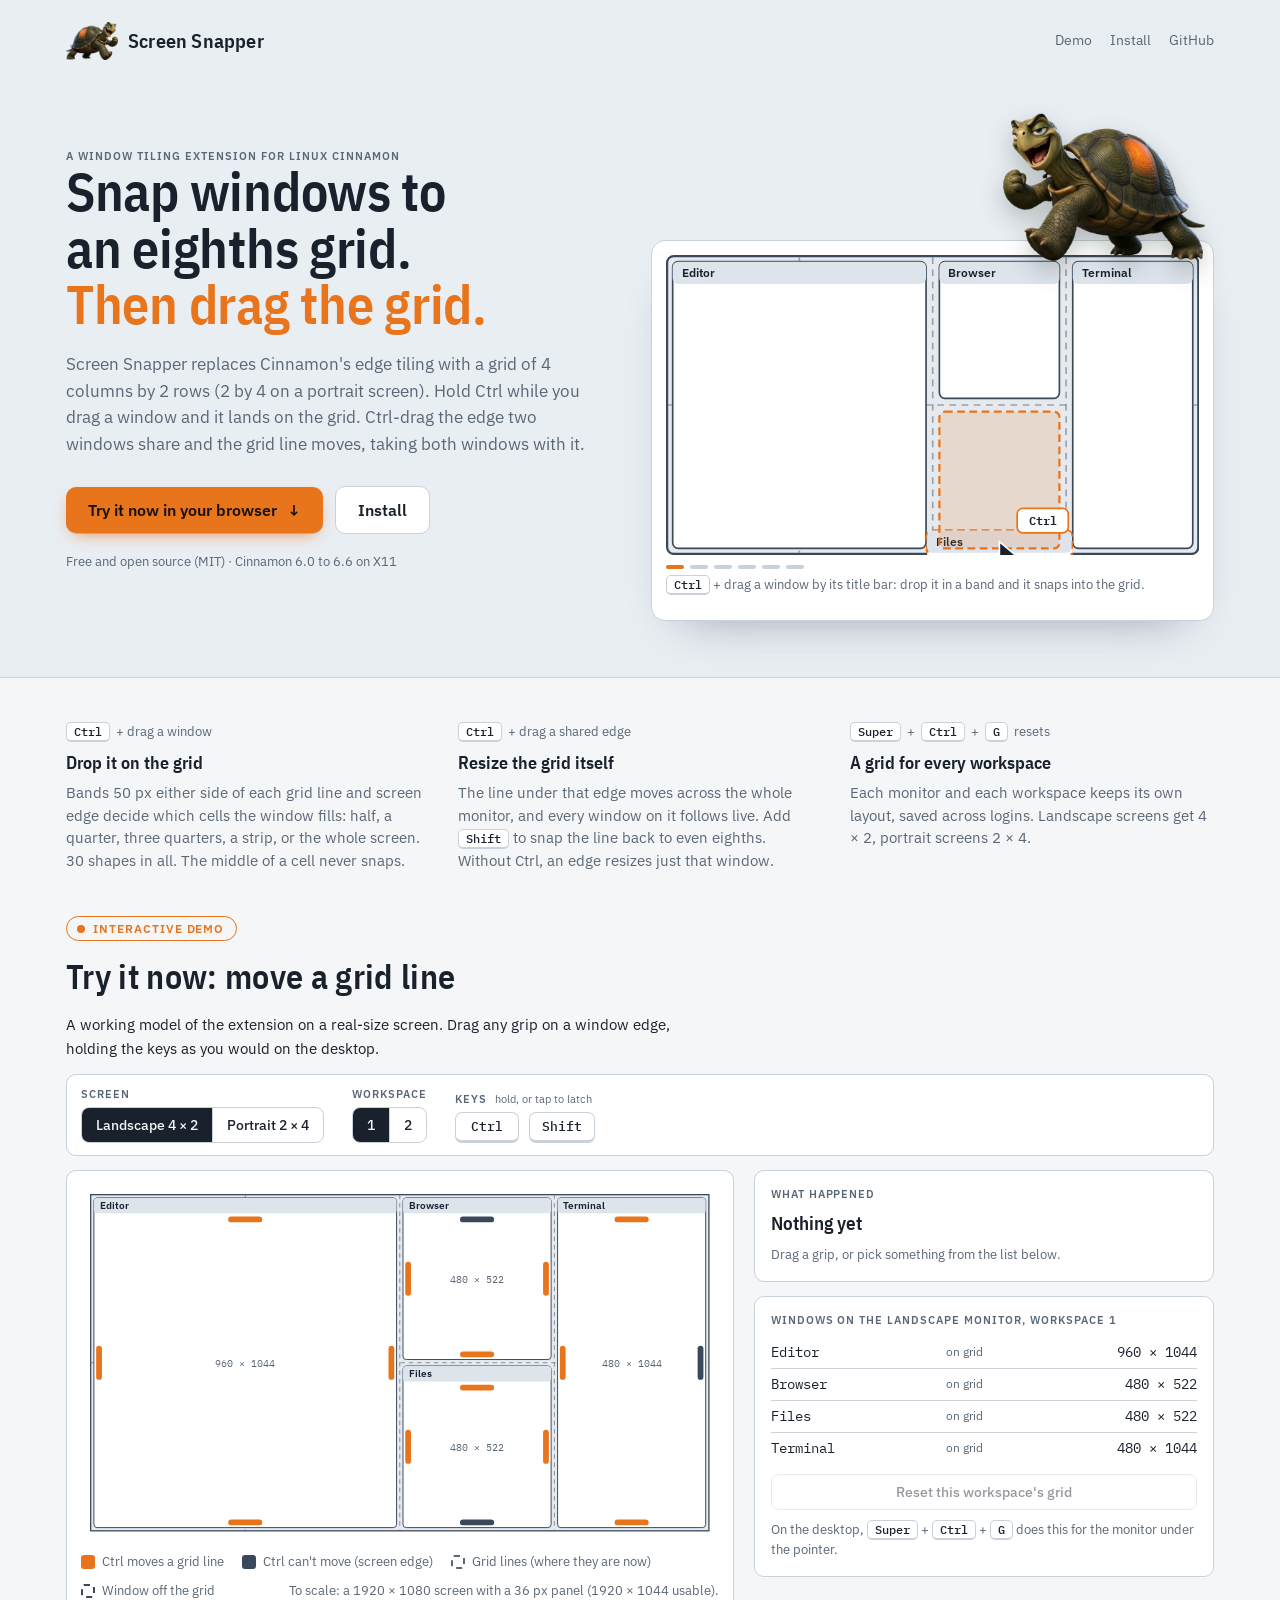
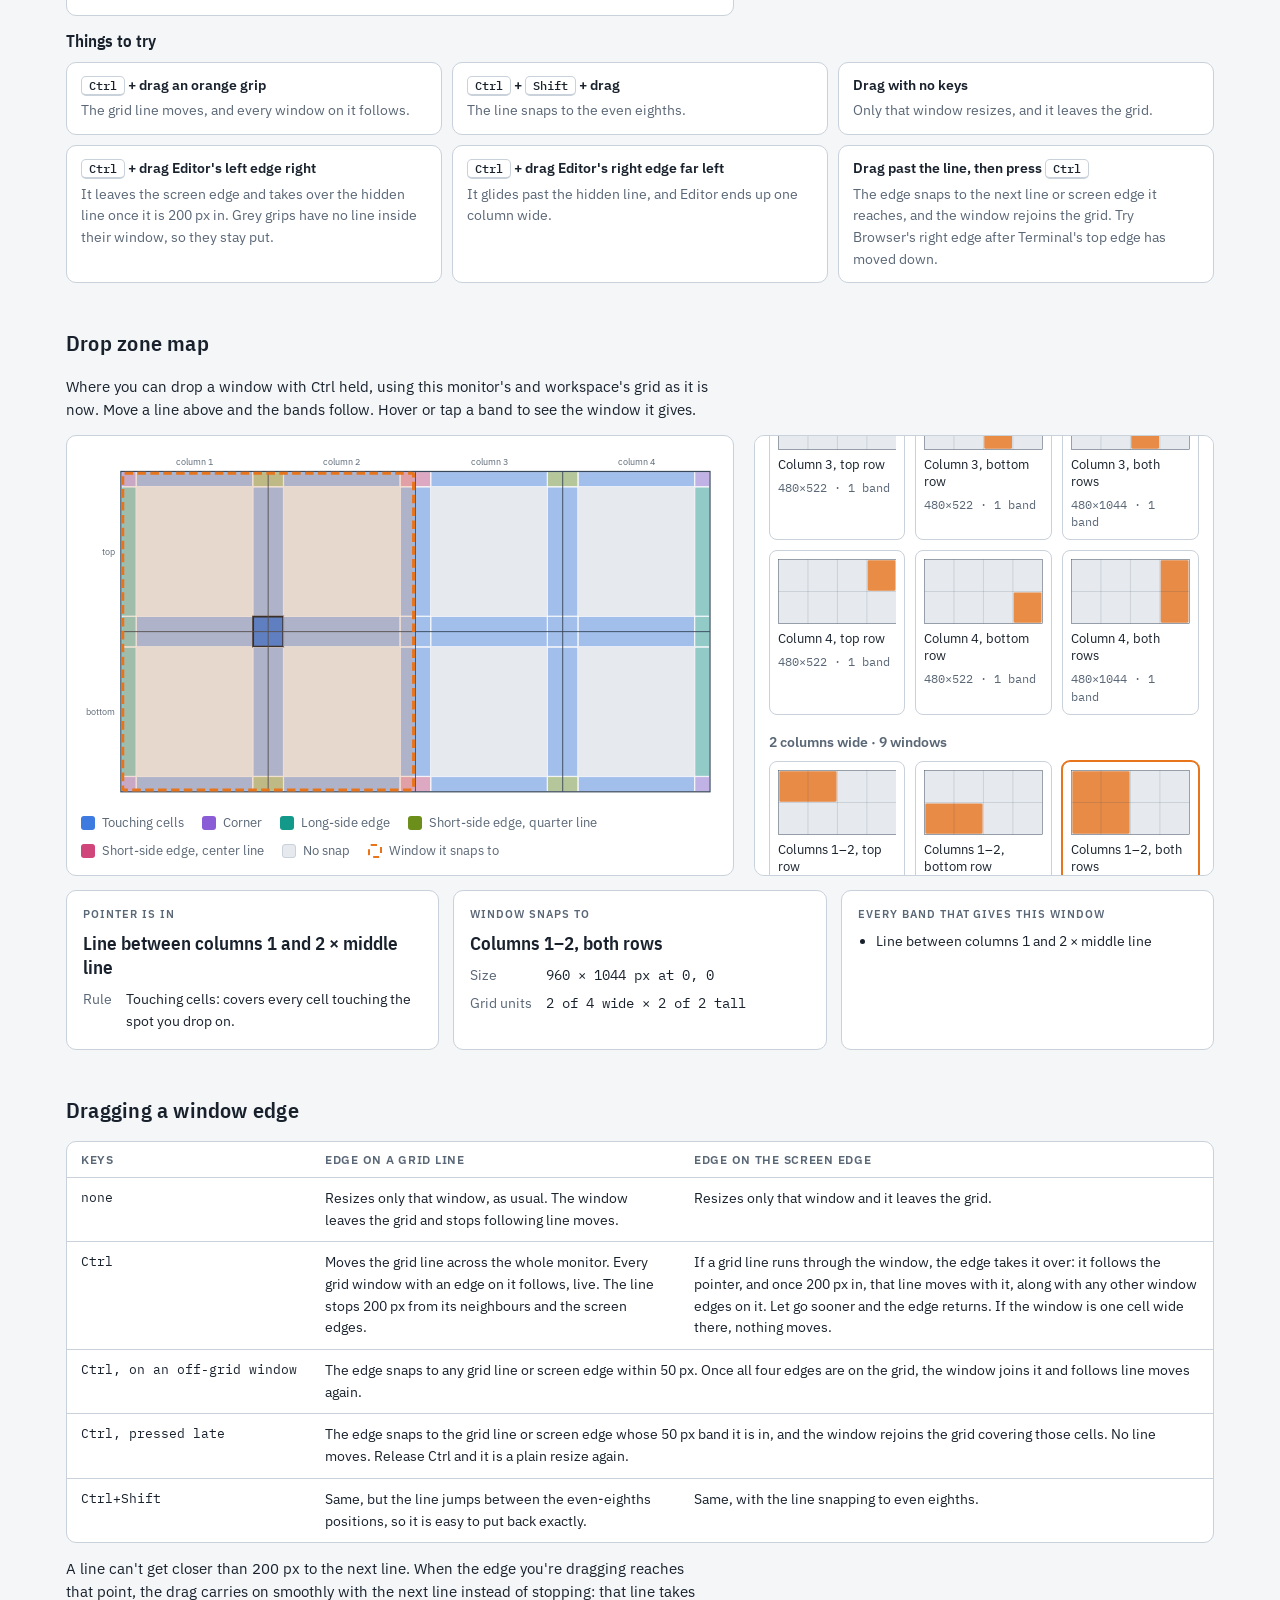
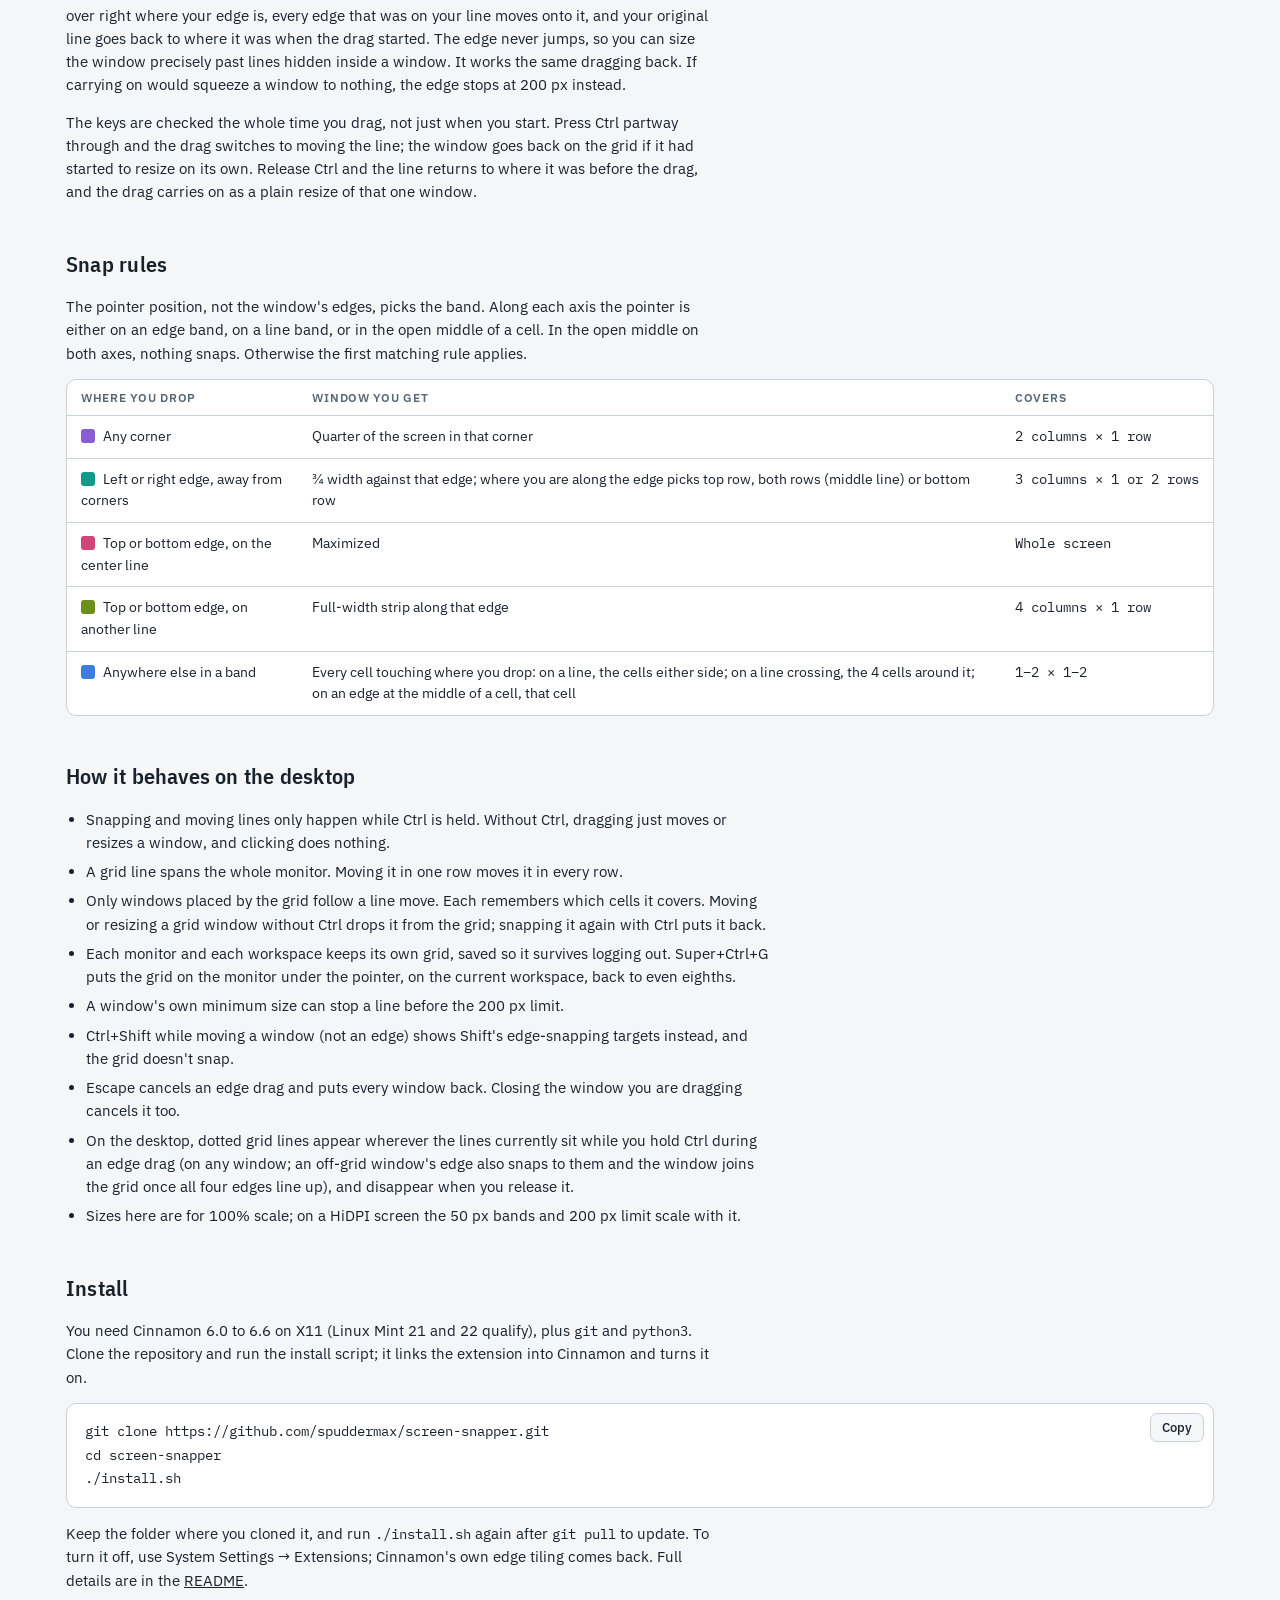
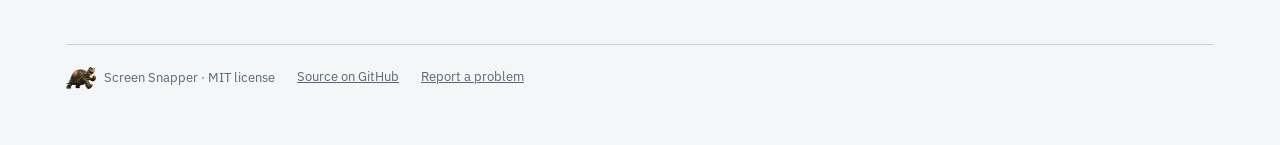
==== docs/index.html @ c14154cd "Hero: a six-scene tour of the features instead of one line move The animation under the mascot now l" ====
<!doctype html>
<html lang="en">
<meta charset="utf-8">
<meta name="viewport" content="width=device-width, initial-scale=1, viewport-fit=cover">
<title>Screen Snapper</title>
<meta name="description" content="A Cinnamon extension that snaps windows to an eighths grid with Ctrl-drag, and lets you resize the grid by Ctrl-dragging the edges windows share. Try it live in your browser.">
<link rel="icon" type="image/png" href="[data-uri]">
<meta name="claude:viewport-fit-sides" content="cover">
<link rel="preconnect" href="https://fonts.googleapis.com">
<link rel="stylesheet" href="https://fonts.googleapis.com/css2?family=IBM+Plex+Mono:wght@400;500&family=IBM+Plex+Sans:wght@400;500;600&family=IBM+Plex+Sans+Condensed:wght@600&display=swap">
<style>
/* Layout: landing page. A full-bleed hero (logo, pitch, animated grid), three feature points, then the live demo badged as interactive, followed by the drop zone map with the 30-window catalogue scrolling beside it (same height) and the readout cards below, then rules and how it all behaves. */
:root {
  --bg: #f4f6f8;
  --panel: #ffffff;
  --fg: #18212c;
  --muted: #5a6776;
  --line: #c9d1da;
  --grid: #39485a;
  --free: #e6eaef;
  --win: #ffffff;
  --win-bar: #dde4ec;
  --touch: #3d7be0;
  --corner: #8a5cd6;
  --edge: #12998a;
  --strip: #6b8f1a;
  --max: #d0457a;
  --result: #e8741c;
  --blocked: #c23a3a;
  --hero-bg: #e9eef3;
  --on-accent: #1d1206;
  --font-display: "IBM Plex Sans Condensed", "Arial Narrow", system-ui, sans-serif;
  --font-body: "IBM Plex Sans", system-ui, -apple-system, "Segoe UI", sans-serif;
  --font-mono: "IBM Plex Mono", ui-monospace, "SFMono-Regular", Menlo, monospace;
}
@media (prefers-color-scheme: dark) {
  :root:not([data-theme="light"]) {
    --bg: #11161d; --panel: #18202a; --fg: #e3e9f0; --muted: #96a3b3; --line: #2c3845;
    --grid: #aab8c8; --free: #1d2631; --win: #243040; --win-bar: #2f3d50; --touch: #5b95f2; --corner: #a984ec;
    --edge: #2bbcaa; --strip: #95bb3a; --max: #ee6b9b; --result: #ff9640; --blocked: #f06464; --hero-bg: #172029; --on-accent: #1d1206; color-scheme: dark;
  }
}
:root[data-theme="dark"] {
  --bg: #11161d; --panel: #18202a; --fg: #e3e9f0; --muted: #96a3b3; --line: #2c3845;
  --grid: #aab8c8; --free: #1d2631; --win: #243040; --win-bar: #2f3d50; --touch: #5b95f2; --corner: #a984ec;
  --edge: #2bbcaa; --strip: #95bb3a; --max: #ee6b9b; --result: #ff9640; --blocked: #f06464; --hero-bg: #172029; --on-accent: #1d1206; color-scheme: dark;
}
*, *::before, *::after { box-sizing: border-box; }
body {
  margin: 0;
  background: var(--bg); color: var(--fg); font-family: var(--font-body); font-size: 15px; line-height: 1.55;
  padding-block: 0 56px;
}
.gutter { padding-left: max(16px, env(safe-area-inset-left, 0px)); padding-right: max(16px, env(safe-area-inset-right, 0px)); }
.wrap { max-width: 1180px; margin: 44px auto 0; display: flex; flex-direction: column; gap: 44px; }
h1, h2 { font-family: var(--font-display); font-weight: 600; text-wrap: balance; margin: 0; letter-spacing: 0.01em; }
h1 { font-size: 2rem; line-height: 1.15; }
h2 { font-size: 1.35rem; }
p { margin: 0; max-width: 72ch; }
.lede { color: var(--muted); margin-top: 8px; }
.mono { font-family: var(--font-mono); font-variant-numeric: tabular-nums; }
section { display: flex; flex-direction: column; gap: 14px; }
header { display: flex; flex-direction: column; gap: 14px; }

.toolbar { display: flex; flex-wrap: wrap; gap: 10px 14px; align-items: center; }
.seg { display: inline-flex; border: 1px solid var(--line); border-radius: 8px; overflow: hidden; background: var(--panel); }
.seg button {
  font: 500 14px var(--font-body); color: var(--fg); background: transparent; border: 0;
  padding: 8px 14px; cursor: pointer;
}
.seg button + button { border-left: 1px solid var(--line); }
.seg button[aria-pressed="true"] { background: var(--fg); color: var(--bg); }
.btn {
  font: 500 14px var(--font-body); color: var(--fg); background: var(--panel); border: 1px solid var(--line);
  border-radius: 8px; padding: 8px 14px; cursor: pointer;
}
.btn:disabled { opacity: .45; cursor: default; }
.key {
  font: 500 13px var(--font-mono); color: var(--fg); background: var(--panel); border: 1px solid var(--line);
  border-bottom-width: 3px; border-radius: 7px; padding: 5px 12px; cursor: pointer; min-width: 64px;
}
.key[aria-pressed="true"], .key.held { background: var(--result); border-color: var(--result); color: #fff; }
.seg button:focus-visible, .btn:focus-visible, .key:focus-visible, .zone:focus-visible, .mini:focus-visible, .grip:focus-visible { outline: 3px solid var(--result); outline-offset: 2px; }
.monitor-note, .hint { color: var(--muted); font-size: 13px; }

.map-box { flex: 1 1 560px; min-width: 0; background: var(--panel); border: 1px solid var(--line); border-radius: 10px; padding: 14px; margin: 0; display: flex; flex-direction: column; gap: 12px; }
.map-box svg { display: block; width: 100%; height: auto; max-height: 74vh; margin: 0 auto; touch-action: none; user-select: none; -webkit-user-select: none; }
.card { background: var(--panel); border: 1px solid var(--line); border-radius: 10px; padding: 16px; display: flex; flex-direction: column; gap: 10px; }
.card.blocked { border-color: var(--blocked); }
.card.blocked .result-title { color: var(--blocked); }
.kv { display: grid; grid-template-columns: max-content 1fr; gap: 6px 14px; font-size: 14px; margin: 0; }
.kv dt { color: var(--muted); }
.kv dd { margin: 0; min-width: 0; }
.eyebrow { font: 600 11px var(--font-body); letter-spacing: 0.09em; text-transform: uppercase; color: var(--muted); }
.result-title { font-family: var(--font-display); font-size: 1.2rem; font-weight: 600; line-height: 1.25; }
.zonelist { margin: 0; padding-left: 18px; font-size: 14px; }
.wins { width: 100%; font-size: 13.5px; border-collapse: collapse; }
.wins td { padding: 5px 0; border-bottom: 1px solid var(--line); }
.wins tr:last-child td { border-bottom: 0; }
.wins td:nth-child(2) { color: var(--muted); font-family: var(--font-body); font-size: 12px; text-align: center; }
.wins td:last-child { text-align: right; }
.wins tr.changed td { color: var(--result); font-weight: 500; }
.keys-row { display: flex; flex-wrap: wrap; align-items: center; gap: 8px 10px; }

.legend { display: flex; flex-wrap: wrap; gap: 8px 18px; font-size: 13px; color: var(--muted); }
.legend span { display: inline-flex; align-items: center; gap: 7px; }
.sw { width: 14px; height: 14px; border-radius: 3px; display: inline-block; }

.zone { cursor: pointer; }
.grip { cursor: ew-resize; }
.grip.ns { cursor: ns-resize; }

table.rules { border-collapse: collapse; width: 100%; font-size: 14px; }
.table-wrap { overflow-x: auto; background: var(--panel); border: 1px solid var(--line); border-radius: 10px; }
.rules th, .rules td { text-align: left; padding: 10px 14px; border-bottom: 1px solid var(--line); vertical-align: top; }
.rules th { font: 600 12px var(--font-body); letter-spacing: 0.06em; text-transform: uppercase; color: var(--muted); }
.rules tr:last-child td { border-bottom: 0; }
.rules td .sw { vertical-align: -2px; margin-right: 8px; }
.rules td.k { white-space: nowrap; font-family: var(--font-mono); font-size: 13px; }

/* Try-it-now controls: one bar with labelled groups. */
.control-bar { display: flex; flex-wrap: wrap; gap: 12px 28px; align-items: flex-end; background: var(--panel); border: 1px solid var(--line); border-radius: 10px; padding: 12px 14px; }
.ctl { display: flex; flex-direction: column; gap: 6px; }
.ctl-label { font: 600 11px var(--font-body); letter-spacing: .09em; text-transform: uppercase; color: var(--muted); }
.ctl-sub { text-transform: none; letter-spacing: 0; font-weight: 400; margin-left: 4px; }
.map-box .legend .monitor-note { margin-left: auto; }
/* A side column that takes its height from the figure beside it. */
.fill-panel { position: relative; min-width: 0; min-height: 360px; }
.fill { position: absolute; inset: 0; overflow-y: auto; overscroll-behavior: contain; display: flex; flex-direction: column; gap: 14px; }
.things { display: flex; flex-direction: column; gap: 10px; }
.things-title { margin: 0; font: 600 1.05rem var(--font-display); }
.things-grid { list-style: none; margin: 0; padding: 0; display: grid; grid-template-columns: repeat(3, minmax(0, 1fr)); gap: 10px; }
.things-grid li { background: var(--panel); border: 1px solid var(--line); border-radius: 10px; padding: 12px 14px; display: flex; flex-direction: column; gap: 4px; font-size: 14px; color: var(--muted); min-width: 0; }
.things-grid .do { color: var(--fg); font-weight: 600; }
@media (max-width: 860px) {
  .things-grid { grid-template-columns: 1fr; }
  .fill-panel { min-height: 0; }
  .fill { position: static; }
}
/* Map with the catalogue beside it: the map sets the row height, and the
   catalogue scrolls within it. Stacks on narrow screens. */
.map-layout { display: grid; grid-template-columns: minmax(0, 1.45fr) minmax(0, 1fr); gap: 20px; }
.cat-panel { position: relative; min-width: 0; min-height: 360px; }
.cat-scroll { position: absolute; inset: 0; overflow-y: auto; overscroll-behavior: contain; background: var(--panel); border: 1px solid var(--line); border-radius: 10px; padding: 14px 14px 18px; display: flex; flex-direction: column; gap: 10px; }
.cat-scroll:focus-visible { outline: 3px solid var(--result); outline-offset: 2px; }
.cat-title { margin: 0; font: 600 1.05rem var(--font-display); }
#catalogue { display: flex; flex-direction: column; gap: 18px; }
.readout-row { display: grid; grid-template-columns: repeat(3, minmax(0, 1fr)); gap: 14px; }
@media (max-width: 860px) {
  .map-layout, .readout-row { grid-template-columns: 1fr; }
  .cat-panel { min-height: 0; }
  .cat-scroll { position: static; max-height: 70vh; }
}
.cat { display: flex; flex-direction: column; gap: 10px; }
.cat h3 { margin: 0; font: 600 14px var(--font-body); color: var(--muted); }
.minis { display: grid; grid-template-columns: repeat(auto-fill, minmax(128px, 1fr)); gap: 10px; }
.mini {
  background: var(--panel); border: 1px solid var(--line); border-radius: 8px; padding: 8px; cursor: pointer;
  display: flex; flex-direction: column; gap: 6px; text-align: left; font: inherit; color: inherit;
}
.mini[aria-pressed="true"] { border-color: var(--result); box-shadow: 0 0 0 1px var(--result); }
.mini svg { width: 100%; height: auto; display: block; }
.mini .cap { font-size: 12.5px; line-height: 1.35; }
.mini .px { font-size: 11.5px; color: var(--muted); }
.minis.portrait { grid-template-columns: repeat(auto-fill, minmax(96px, 1fr)); }
.notes { margin: 0; padding-left: 20px; display: flex; flex-direction: column; gap: 6px; max-width: 78ch; }

/* ---- Landing ---- */
.hero { background: var(--hero-bg); border-bottom: 1px solid var(--line);
  margin-top: calc(-1 * env(safe-area-inset-top, 0px)); padding-top: calc(env(safe-area-inset-top, 0px) + 22px); padding-bottom: 56px; }
.hero-in { max-width: 1180px; margin: 0 auto; display: flex; flex-direction: column; gap: 40px; }
.topbar { display: flex; align-items: center; justify-content: space-between; gap: 16px; flex-wrap: wrap; }
.brand { display: inline-flex; align-items: center; gap: 10px; font: 600 1.25rem var(--font-display); letter-spacing: .01em; color: var(--fg); text-decoration: none; }
.logo { width: 52px; height: auto; flex: none; }
.toplinks { display: flex; gap: 18px; font-size: 14px; }
.toplinks a { color: var(--muted); text-decoration: none; }
.toplinks a:hover { color: var(--fg); }
.hero-grid { display: grid; grid-template-columns: minmax(0, 1fr) minmax(0, 1.05fr); gap: 48px; align-items: center; }
@media (max-width: 860px) { .hero-grid { grid-template-columns: 1fr; gap: 32px; } }
.hero h1 { font-size: clamp(2.2rem, 4.6vw, 3.4rem); line-height: 1.04; letter-spacing: -.005em; }
.hero h1 em { font-style: normal; color: var(--result); }
.hero .lede { font-size: 1.08rem; margin-top: 18px; color: var(--muted); max-width: 52ch; }
.cta { display: flex; flex-wrap: wrap; gap: 12px; margin-top: 28px; align-items: center; }
.btn-primary, .btn-ghost { font: 600 16px var(--font-body); border-radius: 10px; padding: 13px 22px; text-decoration: none; display: inline-flex; align-items: center; gap: 10px; }
.btn-primary { background: var(--result); color: var(--on-accent); box-shadow: 0 1px 0 rgba(0,0,0,.15), 0 6px 18px -8px var(--result); }
.btn-primary:hover { filter: brightness(1.06); }
.btn-ghost { color: var(--fg); border: 1px solid var(--line); background: var(--panel); }
.btn-primary:focus-visible, .btn-ghost:focus-visible, .toplinks a:focus-visible, .copy:focus-visible { outline: 3px solid var(--fg); outline-offset: 3px; }
.meta { margin-top: 18px; font-size: 13px; color: var(--muted); }
.hero-art { position: relative; margin: 0; background: var(--panel); border: 1px solid var(--line); border-radius: 14px; padding: 14px; box-shadow: 0 24px 48px -32px rgba(20, 30, 45, .45); }
.hero-art > svg:not(.mascot) { display: block; width: 100%; height: auto; }
/* Snappy, the mascot, stands on the demo screen's top edge. */
.hero-art > .mascot { position: absolute; width: clamp(150px, 36%, 220px); height: auto; right: 8px; top: -10px; transform: translateY(-80%) scaleX(-1); filter: drop-shadow(0 10px 12px rgba(20, 30, 20, .25)); pointer-events: none; }
.hero-art { margin-top: 140px; }
@media (max-width: 860px) { .hero-art { margin-top: 120px; } }
.hero-art figcaption { margin-top: 10px; font-size: 13px; line-height: 1.6; color: var(--muted); }
.hero-art figcaption { min-height: 3.2em; }
.hero-steps { display: flex; gap: 6px; margin-bottom: 6px; }
.hero-steps i { width: 18px; height: 4px; border-radius: 2px; background: var(--line); transition: background .3s; }
.hero-steps i.on { background: var(--result); }
code { font: .92em var(--font-mono); }
kbd { font: 500 12px var(--font-mono); border: 1px solid var(--line); border-bottom-width: 2px; border-radius: 5px; padding: 1px 7px; background: var(--panel); color: var(--fg); white-space: nowrap; }

.features { display: grid; grid-template-columns: repeat(3, minmax(0, 1fr)); gap: 28px; }
@media (max-width: 860px) { .features { grid-template-columns: 1fr; gap: 22px; } }
.feature { display: flex; flex-direction: column; gap: 8px; min-width: 0; }
.feature .keys { display: flex; gap: 6px; align-items: center; color: var(--muted); font-size: 13px; }
.feature h3 { margin: 0; font: 600 1.15rem var(--font-display); }
.feature p { color: var(--muted); font-size: 14.5px; }

.try-head { display: flex; flex-direction: column; gap: 10px; }
.live { display: inline-flex; align-items: center; gap: 8px; align-self: flex-start; font: 600 12px var(--font-body); letter-spacing: .08em; text-transform: uppercase;
  color: var(--result); border: 1px solid var(--result); border-radius: 999px; padding: 4px 12px 4px 10px; }
.live .dot { width: 8px; height: 8px; border-radius: 50%; background: var(--result); animation: pulse 1.8s ease-in-out infinite; }
@keyframes pulse { 50% { opacity: .25; } }
#try h2 { font-size: clamp(1.6rem, 3vw, 2.1rem); }
#try { scroll-margin-top: 16px; }

.install pre { margin: 0; background: var(--panel); border: 1px solid var(--line); border-radius: 10px; padding: 16px 18px; overflow-x: auto; font: 14px/1.7 var(--font-mono); }
.install .code { position: relative; }
.copy { position: absolute; top: 10px; right: 10px; font: 500 13px var(--font-body); color: var(--fg); background: var(--bg); border: 1px solid var(--line); border-radius: 7px; padding: 5px 11px; cursor: pointer; }
.install a { color: var(--fg); }
.footer { border-top: 1px solid var(--line); margin-top: 8px; padding-top: 22px; color: var(--muted); font-size: 13px; display: flex; flex-wrap: wrap; gap: 8px 22px; }
.footer a { color: var(--muted); }
.foot-brand { display: inline-flex; align-items: center; gap: 8px; }
.foot-turtle { width: 30px; height: auto; }
@media (prefers-reduced-motion: reduce) { .live .dot { animation: none; } html { scroll-behavior: auto; } }
html { scroll-behavior: smooth; }
</style>

<header class="hero">
  <div class="hero-in gutter">
    <div class="topbar">
      <a class="brand" href="#top" id="top"><img class="logo" src="[data-uri]" alt="" width="52" height="38">Screen Snapper</a>
      <nav class="toplinks" aria-label="Page">
        <a href="#try">Demo</a>
        <a href="#install">Install</a>
        <a href="https://github.com/spuddermax/screen-snapper">GitHub</a>
      </nav>
    </div>
    <div class="hero-grid">
      <div>
        <p class="eyebrow">A window tiling extension for Linux Cinnamon</p>
        <h1>Snap windows to an eighths grid. <em>Then drag the grid.</em></h1>
        <p class="lede">Screen Snapper replaces Cinnamon's edge tiling with a grid of 4 columns by 2 rows (2 by 4 on a portrait screen). Hold Ctrl while you drag a window and it lands on the grid. Ctrl-drag the edge two windows share and the grid line moves, taking both windows with it.</p>
        <div class="cta">
          <a class="btn-primary" href="#try">Try it now in your browser <span aria-hidden="true">↓</span></a>
          <a class="btn-ghost" href="#install">Install</a>
        </div>
        <p class="meta">Free and open source (MIT) · Cinnamon 6.0 to 6.6 on X11</p>
      </div>
      <figure class="hero-art">
        <img class="mascot" src="images/snappy-turtle.webp" width="1120" height="812" alt="Snappy, the Screen Snapper mascot: a grinning snapping turtle with an orange patch on its shell, pumping a fist">
        <svg id="hero-svg" viewBox="0 0 480 270" role="img" aria-label="Animation of Screen Snapper on a 4 by 2 grid: a window is dragged with Ctrl and snaps into a cell; a shared edge moves a grid line and the windows on it follow; Ctrl+Shift jumps the line back to the even eighths; an edge on the screen edge takes over the middle line; an off-grid window's edge snaps back onto the grid; and Super+Ctrl+G resets the grid."></svg>
        <figcaption><span class="hero-steps" id="hero-steps" aria-hidden="true"></span><span id="hero-cap"><kbd>Ctrl</kbd> + drag the edge windows share: the grid line moves, and every window on it follows.</span></figcaption>
      </figure>
    </div>
  </div>
</header>

<div class="wrap gutter">
  <section class="features" aria-label="Features">
    <div class="feature">
      <div class="keys"><kbd>Ctrl</kbd> + drag a window</div>
      <h3>Drop it on the grid</h3>
      <p>Bands 50 px either side of each grid line and screen edge decide which cells the window fills: half, a quarter, three quarters, a strip, or the whole screen. 30 shapes in all. The middle of a cell never snaps.</p>
    </div>
    <div class="feature">
      <div class="keys"><kbd>Ctrl</kbd> + drag a shared edge</div>
      <h3>Resize the grid itself</h3>
      <p>The line under that edge moves across the whole monitor, and every window on it follows live. Add <kbd>Shift</kbd> to snap the line back to even eighths. Without Ctrl, an edge resizes just that window.</p>
    </div>
    <div class="feature">
      <div class="keys"><kbd>Super</kbd> + <kbd>Ctrl</kbd> + <kbd>G</kbd> resets</div>
      <h3>A grid for every workspace</h3>
      <p>Each monitor and each workspace keeps its own layout, saved across logins. Landscape screens get 4 × 2, portrait screens 2 × 4.</p>
    </div>
  </section>

  <section id="try" aria-labelledby="demo-h">
    <div class="try-head">
      <span class="live"><span class="dot" aria-hidden="true"></span>Interactive demo</span>
      <h2 id="demo-h">Try it now: move a grid line</h2>
      <p>A working model of the extension on a real-size screen. Drag any grip on a window edge, holding the keys as you would on the desktop.</p>
    </div>

    <div class="control-bar">
      <div class="ctl">
        <span class="ctl-label" id="lbl-screen">Screen</span>
        <div class="seg" role="group" aria-labelledby="lbl-screen">
          <button id="btn-landscape" type="button" aria-pressed="true">Landscape 4 × 2</button>
          <button id="btn-portrait" type="button" aria-pressed="false">Portrait 2 × 4</button>
        </div>
      </div>
      <div class="ctl">
        <span class="ctl-label" id="lbl-ws">Workspace</span>
        <div class="seg" role="group" aria-labelledby="lbl-ws">
          <button id="btn-ws0" type="button" aria-pressed="true">1</button>
          <button id="btn-ws1" type="button" aria-pressed="false">2</button>
        </div>
      </div>
      <div class="ctl">
        <span class="ctl-label">Keys <span class="ctl-sub">hold, or tap to latch</span></span>
        <div class="keys-row">
          <button class="key" id="key-ctrl" type="button" aria-pressed="false">Ctrl</button>
          <button class="key" id="key-shift" type="button" aria-pressed="false">Shift</button>
        </div>
      </div>
    </div>

    <div class="map-layout">
      <figure class="map-box">
        <svg id="demo" role="img" aria-label="Example screen with windows snapped into the grid. Each window edge has a grip to drag."></svg>
        <figcaption class="legend">
          <span><i class="sw" style="background:var(--result)"></i>Ctrl moves a grid line</span>
          <span><i class="sw" style="background:var(--grid)"></i>Ctrl can't move (screen edge)</span>
          <span><i class="sw" style="border:2px dashed var(--muted)"></i>Grid lines (where they are now)</span>
          <span><i class="sw" style="border:2px dashed var(--grid)"></i>Window off the grid</span>
          <span class="monitor-note" id="monitor-note"></span>
        </figcaption>
      </figure>
      <div class="fill-panel">
        <div class="fill">
          <div class="card" id="d-card" aria-live="polite">
            <div class="eyebrow">What happened</div>
            <div id="d-title" class="result-title">Nothing yet</div>
            <div id="d-detail" class="hint">Drag a grip, or pick something from the list below.</div>
          </div>
          <div class="card">
            <div class="eyebrow" id="d-wins-h">Windows</div>
            <table class="wins mono"><tbody id="d-wins"></tbody></table>
            <button class="btn" id="d-reset" type="button">Reset this workspace's grid</button>
            <span class="hint">On the desktop, <kbd>Super</kbd> + <kbd>Ctrl</kbd> + <kbd>G</kbd> does this for the monitor under the pointer.</span>
          </div>
        </div>
      </div>
    </div>

    <div class="things">
      <h3 class="things-title">Things to try</h3>
      <ul class="things-grid">
        <li><span class="do"><kbd>Ctrl</kbd> + drag an orange grip</span><span>The grid line moves, and every window on it follows.</span></li>
        <li><span class="do"><kbd>Ctrl</kbd> + <kbd>Shift</kbd> + drag</span><span>The line snaps to the even eighths.</span></li>
        <li><span class="do">Drag with no keys</span><span>Only that window resizes, and it leaves the grid.</span></li>
        <li><span class="do"><kbd>Ctrl</kbd> + drag Editor's left edge right</span><span>It leaves the screen edge and takes over the hidden line once it is 200 px in. Grey grips have no line inside their window, so they stay put.</span></li>
        <li><span class="do"><kbd>Ctrl</kbd> + drag Editor's right edge far left</span><span>It glides past the hidden line, and Editor ends up one column wide.</span></li>
        <li><span class="do">Drag past the line, then press <kbd>Ctrl</kbd></span><span>The edge snaps to the next line or screen edge it reaches, and the window rejoins the grid. Try Browser's right edge after Terminal's top edge has moved down.</span></li>
      </ul>
    </div>
  </section>

  <section aria-labelledby="map-h">
    <h2 id="map-h">Drop zone map</h2>
    <p>Where you can drop a window with Ctrl held, using this monitor's and workspace's grid as it is now. Move a line above and the bands follow. Hover or tap a band to see the window it gives.</p>
    <div class="map-layout">
      <figure class="map-box">
        <svg id="map" role="img" aria-label="Drop zone map of one screen. Bands along each grid line and screen edge are drop zones; the open middle of each cell is free movement."></svg>
        <figcaption class="legend" id="legend"></figcaption>
      </figure>
      <div class="cat-panel">
        <div class="cat-scroll" id="cat-scroll" role="region" aria-labelledby="all-h" tabindex="0">
          <h3 id="all-h" class="cat-title">All 30 windows the grid allows</h3>
          <p id="all-intro" class="hint"></p>
          <div id="catalogue"></div>
        </div>
      </div>
    </div>
    <div class="readout-row" aria-live="polite">
        <div class="card">
          <div class="eyebrow">Pointer is in</div>
          <div id="r-zone" class="result-title"></div>
          <dl class="kv"><dt>Rule</dt><dd id="r-rule"></dd></dl>
        </div>
        <div class="card">
          <div class="eyebrow">Window snaps to</div>
          <div id="r-win" class="result-title"></div>
          <dl class="kv">
            <dt>Size</dt><dd id="r-size" class="mono"></dd>
            <dt>Grid units</dt><dd id="r-units" class="mono"></dd>
          </dl>
        </div>
        <div class="card">
          <div class="eyebrow">Every band that gives this window</div>
          <ul class="zonelist" id="r-others"></ul>
        </div>
    </div>
  </section>

  <section aria-labelledby="edge-h">
    <h2 id="edge-h">Dragging a window edge</h2>
    <div class="table-wrap">
      <table class="rules">
        <thead><tr><th>Keys</th><th>Edge on a grid line</th><th>Edge on the screen edge</th></tr></thead>
        <tbody>
          <tr><td class="k">none</td><td>Resizes only that window, as usual. The window leaves the grid and stops following line moves.</td><td>Resizes only that window and it leaves the grid.</td></tr>
          <tr><td class="k">Ctrl</td><td>Moves the grid line across the whole monitor. Every grid window with an edge on it follows, live. The line stops 200 px from its neighbours and the screen edges.</td><td>If a grid line runs through the window, the edge takes it over: it follows the pointer, and once 200 px in, that line moves with it, along with any other window edges on it. Let go sooner and the edge returns. If the window is one cell wide there, nothing moves.</td></tr>
          <tr><td class="k">Ctrl, on an off-grid window</td><td colspan="2">The edge snaps to any grid line or screen edge within 50 px. Once all four edges are on the grid, the window joins it and follows line moves again.</td></tr>
          <tr><td class="k">Ctrl, pressed late</td><td colspan="2">The edge snaps to the grid line or screen edge whose 50 px band it is in, and the window rejoins the grid covering those cells. No line moves. Release Ctrl and it is a plain resize again.</td></tr>
          <tr><td class="k">Ctrl+Shift</td><td>Same, but the line jumps between the even-eighths positions, so it is easy to put back exactly.</td><td>Same, with the line snapping to even eighths.</td></tr>
        </tbody>
      </table>
    </div>
    <p>A line can't get closer than 200 px to the next line. When the edge you're dragging reaches that point, the drag carries on smoothly with the next line instead of stopping: that line takes over right where your edge is, every edge that was on your line moves onto it, and your original line goes back to where it was when the drag started. The edge never jumps, so you can size the window precisely past lines hidden inside a window. It works the same dragging back. If carrying on would squeeze a window to nothing, the edge stops at 200 px instead.</p>
    <p>The keys are checked the whole time you drag, not just when you start. Press Ctrl partway through and the drag switches to moving the line; the window goes back on the grid if it had started to resize on its own. Release Ctrl and the line returns to where it was before the drag, and the drag carries on as a plain resize of that one window.</p>
  </section>

  <section aria-labelledby="rules-h">
    <h2 id="rules-h">Snap rules</h2>
    <p>The pointer position, not the window's edges, picks the band. Along each axis the pointer is either on an edge band, on a line band, or in the open middle of a cell. In the open middle on both axes, nothing snaps. Otherwise the first matching rule applies.</p>
    <div class="table-wrap">
      <table class="rules">
        <thead><tr><th>Where you drop</th><th>Window you get</th><th>Covers</th></tr></thead>
        <tbody id="rules-body"></tbody>
      </table>
    </div>
  </section>


  <section aria-labelledby="impl-h">
    <h2 id="impl-h">How it behaves on the desktop</h2>
    <ul class="notes">
      <li>Snapping and moving lines only happen while Ctrl is held. Without Ctrl, dragging just moves or resizes a window, and clicking does nothing.</li>
      <li>A grid line spans the whole monitor. Moving it in one row moves it in every row.</li>
      <li>Only windows placed by the grid follow a line move. Each remembers which cells it covers. Moving or resizing a grid window without Ctrl drops it from the grid; snapping it again with Ctrl puts it back.</li>
      <li>Each monitor and each workspace keeps its own grid, saved so it survives logging out. Super+Ctrl+G puts the grid on the monitor under the pointer, on the current workspace, back to even eighths.</li>
      <li>A window's own minimum size can stop a line before the 200 px limit.</li>
      <li>Ctrl+Shift while moving a window (not an edge) shows Shift's edge-snapping targets instead, and the grid doesn't snap.</li>
      <li>Escape cancels an edge drag and puts every window back. Closing the window you are dragging cancels it too.</li>
      <li>On the desktop, dotted grid lines appear wherever the lines currently sit while you hold Ctrl during an edge drag (on any window; an off-grid window's edge also snaps to them and the window joins the grid once all four edges line up), and disappear when you release it.</li>
      <li>Sizes here are for 100% scale; on a HiDPI screen the 50 px bands and 200 px limit scale with it.</li>
    </ul>
  </section>

  <section id="install" class="install" aria-labelledby="install-h">
    <h2 id="install-h">Install</h2>
    <p>You need Cinnamon 6.0 to 6.6 on X11 (Linux Mint 21 and 22 qualify), plus <code>git</code> and <code>python3</code>. Clone the repository and run the install script; it links the extension into Cinnamon and turns it on.</p>
    <div class="code">
      <pre id="install-cmd">git clone https://github.com/spuddermax/screen-snapper.git
cd screen-snapper
./install.sh</pre>
      <button class="copy" id="copy-install" type="button">Copy</button>
    </div>
    <p>Keep the folder where you cloned it, and run <code>./install.sh</code> again after <code>git pull</code> to update. To turn it off, use System Settings → Extensions; Cinnamon's own edge tiling comes back. Full details are in the <a href="https://github.com/spuddermax/screen-snapper#readme">README</a>.</p>
  </section>

  <footer class="footer">
    <span class="foot-brand"><img class="foot-turtle" src="[data-uri]" alt="" width="30" height="22">Screen Snapper · MIT license</span>
    <a href="https://github.com/spuddermax/screen-snapper">Source on GitHub</a>
    <a href="https://github.com/spuddermax/screen-snapper/issues">Report a problem</a>
  </footer>
</div>

<script>
const BAND = 50;
const MIN_CELL = 200;
const MIN_WIN = 150;
const SCREENS = {
  landscape: { w: 1920, h: 1044, long: 'x', note: 'To scale: a 1920 × 1080 screen with a 36 px panel (1920 × 1044 usable).' },
  portrait:  { w: 1080, h: 1920, long: 'y', note: 'To scale: a 1080 × 1920 screen turned sideways.' },
};
const LAYOUTS = {
  landscape: [
    [
      { name: 'Editor',   l: [1, 2], s: [1, 2] },
      { name: 'Browser',  l: [3, 3], s: [1, 1] },
      { name: 'Files',    l: [3, 3], s: [2, 2] },
      { name: 'Terminal', l: [4, 4], s: [1, 2] },
    ],
    [
      { name: 'Mail',     l: [1, 1], s: [1, 2] },
      { name: 'Calendar', l: [2, 4], s: [1, 1] },
      { name: 'Music',    l: [2, 3], s: [2, 2] },
      { name: 'Notes',    l: [4, 4], s: [2, 2] },
    ],
  ],
  portrait: [
    [
      { name: 'Browser',  l: [1, 2], s: [1, 2] },
      { name: 'Terminal', l: [3, 3], s: [1, 1] },
      { name: 'Notes',    l: [3, 3], s: [2, 2] },
      { name: 'Chat',     l: [4, 4], s: [1, 2] },
    ],
    [
      { name: 'Docs',     l: [1, 2], s: [1, 1] },
      { name: 'Chat',     l: [1, 2], s: [2, 2] },
      { name: 'Monitor',  l: [3, 4], s: [1, 2] },
    ],
  ],
};
const RULES = {
  touch:  { color: 'var(--touch)',  label: 'Touching cells' },
  corner: { color: 'var(--corner)', label: 'Corner' },
  edge:   { color: 'var(--edge)',   label: 'Long-side edge' },
  strip:  { color: 'var(--strip)',  label: 'Short-side edge, quarter line' },
  max:    { color: 'var(--max)',    label: 'Short-side edge, center line' },
};
const NS = 'http://www.w3.org/2000/svg';

let orient = 'landscape';
let ws = 0;

function defaultGrid(o) {
  const S = SCREENS[o];
  const L = S.long === 'x' ? S.w : S.h, Sh = S.long === 'x' ? S.h : S.w;
  return { long: [1, 2, 3].map(i => Math.round(i * L / 4)), short: [Math.round(Sh / 2)] };
}
function freshWorkspace(o, i) {
  return { grid: defaultGrid(o), wins: structuredClone(LAYOUTS[o][i]).map(w => ({ ...w, free: null })) };
}
// One grid per monitor per workspace.
const state = {};
for (const o of ['landscape', 'portrait']) state[o] = [0, 1].map(i => freshWorkspace(o, i));
const cur = () => state[orient][ws];
const G = () => cur().grid;

function el(tag, attrs, parent) {
  const e = document.createElementNS(NS, tag);
  for (const k in attrs) e.setAttribute(k, attrs[k]);
  if (parent) parent.appendChild(e);
  return e;
}
function lens() {
  const S = SCREENS[orient];
  return S.long === 'x' ? [S.w, S.h] : [S.h, S.w];
}
const posOf = (grid, axis) => { const [L, Sh] = lens(); return axis === 'long' ? [0, ...grid.long, L] : [0, ...grid.short, Sh]; };
const posLong = () => posOf(G(), 'long');
const posShort = () => posOf(G(), 'short');

function regions(p) {
  const n = p.length - 1;
  const out = [{ kind: 'edge', i: 0, a: 0, b: BAND }];
  for (let k = 1; k <= n; k++) {
    out.push({ kind: 'cell', i: k, a: p[k - 1] + BAND, b: p[k] - BAND });
    if (k < n) out.push({ kind: 'line', i: k, a: p[k] - BAND, b: p[k] + BAND });
  }
  out.push({ kind: 'edge', i: n, a: p[n] - BAND, b: p[n] });
  return out;
}
function coreSpan(c, n) {
  if (c.kind === 'cell') return [c.i, c.i];
  if (c.kind === 'line') return [c.i, c.i + 1];
  return c.i === 0 ? [1, 1] : [n, n];
}
function resolve(L, S) {
  const Le = L.kind === 'edge', Se = S.kind === 'edge';
  if (L.kind === 'cell' && S.kind === 'cell') return null;
  if (Le && Se) return { l: L.i === 0 ? [1, 2] : [3, 4], s: S.i === 0 ? [1, 1] : [2, 2], rule: 'corner' };
  if (Le) return { l: L.i === 0 ? [1, 3] : [2, 4], s: coreSpan(S, 2), rule: 'edge' };
  if (Se && L.kind === 'line') {
    if (L.i === 2) return { l: [1, 4], s: [1, 2], rule: 'max' };
    return { l: [1, 4], s: S.i === 0 ? [1, 1] : [2, 2], rule: 'strip' };
  }
  return { l: coreSpan(L, 4), s: coreSpan(S, 2), rule: 'touch' };
}
function axisRect(la, lb, sa, sb) {
  return SCREENS[orient].long === 'x' ? { x: la, y: sa, w: lb - la, h: sb - sa } : { x: sa, y: la, w: sb - sa, h: lb - la };
}
function rectFor(l, s) {
  const pl = posLong(), ps = posShort();
  return axisRect(pl[l[0] - 1], pl[l[1]], ps[s[0] - 1], ps[s[1]]);
}
const winRect = w => w.free || rectFor(w.l, w.s);

// ---- Names ----
const cap = s => s.charAt(0).toUpperCase() + s.slice(1);
function longName(c) {
  const land = orient === 'landscape', unit = land ? 'column' : 'row';
  if (c.kind === 'edge') return land ? (c.i === 0 ? 'left edge' : 'right edge') : (c.i === 0 ? 'top edge' : 'bottom edge');
  if (c.kind === 'cell') return `middle of ${unit} ${c.i}`;
  return `line between ${unit}s ${c.i} and ${c.i + 1}`;
}
function shortName(c) {
  const land = orient === 'landscape';
  if (c.kind === 'edge') return land ? (c.i === 0 ? 'top edge' : 'bottom edge') : (c.i === 0 ? 'left edge' : 'right edge');
  if (c.kind === 'cell') return land ? (c.i === 1 ? 'middle of top row' : 'middle of bottom row') : (c.i === 1 ? 'middle of left column' : 'middle of right column');
  return 'middle line';
}
function zoneName(z) {
  const parts = orient === 'landscape' ? [longName(z.L), shortName(z.S)] : [shortName(z.S), longName(z.L)];
  return cap(parts[0]) + ' × ' + parts[1];
}
function lineName(axis, idx) {
  const land = orient === 'landscape';
  if (axis === 'short') return land ? 'The middle line (between the rows)' : 'The middle line (between the columns)';
  return `The line between ${land ? 'columns' : 'rows'} ${idx + 1} and ${idx + 2}`;
}
function spanText(a, b, unit) { return a === b ? `${unit} ${a}` : `${unit}s ${a}–${b}`; }
function winName(r) {
  if (r.l[0] === 1 && r.l[1] === 4 && r.s[0] === 1 && r.s[1] === 2) return 'Whole screen (maximized)';
  const land = orient === 'landscape';
  const longPart = r.l[0] === 1 && r.l[1] === 4 ? (land ? 'full width' : 'full height') : spanText(r.l[0], r.l[1], land ? 'column' : 'row');
  const shortPart = land
    ? (r.s[0] === r.s[1] ? (r.s[0] === 1 ? 'top row' : 'bottom row') : 'both rows')
    : (r.s[0] === r.s[1] ? (r.s[0] === 1 ? 'left column' : 'right column') : 'both columns');
  return land ? `${cap(longPart)}, ${shortPart}` : `${cap(shortPart)}, ${longPart}`;
}
const keyOf = r => `${r.l[0]}-${r.l[1]}|${r.s[0]}-${r.s[1]}`;
function unitsText(r) {
  const a = r.l[1] - r.l[0] + 1, b = r.s[1] - r.s[0] + 1;
  return orient === 'landscape' ? `${a} of 4 wide × ${b} of 2 tall` : `${b} of 2 wide × ${a} of 4 tall`;
}
const sizeText = r => `${Math.round(r.w)} × ${Math.round(r.h)}`;

// Is a line on this axis drawn vertically?
const isVertical = axis => (axis === 'long') === (SCREENS[orient].long === 'x');

function gridLines(svg, grid, attrs) {
  const S = SCREENS[orient];
  for (const axis of ['long', 'short']) {
    for (const v of grid[axis]) {
      if (isVertical(axis)) el('line', { x1: v, y1: 0, x2: v, y2: S.h, ...attrs }, svg);
      else el('line', { x1: 0, y1: v, x2: S.w, y2: v, ...attrs }, svg);
    }
  }
}
const labelFont = () => orient === 'landscape' ? 30 : 34;
function text(svg, x, y, s, attrs = {}) {
  const e = el('text', { x, y, 'font-size': labelFont(), fill: 'var(--muted)', 'font-family': 'IBM Plex Sans, system-ui, sans-serif', ...attrs }, svg);
  e.textContent = s;
  return e;
}

// ================= Keys =================
const keys = { ctrl: false, shift: false };       // physical keys held
const latched = { ctrl: false, shift: false };    // on-page switches
const ctrlOn = e => !!(e && e.ctrlKey) || keys.ctrl || latched.ctrl;
const shiftOn = e => !!(e && e.shiftKey) || keys.shift || latched.shift;
function paintKeys() {
  for (const k of ['ctrl', 'shift']) {
    const b = document.getElementById('key-' + k);
    b.setAttribute('aria-pressed', String(latched[k]));
    b.classList.toggle('held', keys[k]);
  }
}
function onKey(e, down) {
  if (e.key !== 'Control' && e.key !== 'Shift') return;
  if (e.key === 'Control') keys.ctrl = down;
  if (e.key === 'Shift') keys.shift = down;
  if (e.repeat) return;
  paintKeys();
  keysChanged();
}
addEventListener('keydown', e => onKey(e, true));
addEventListener('keyup', e => onKey(e, false));
addEventListener('blur', () => { keys.ctrl = keys.shift = false; paintKeys(); keysChanged(); });
for (const k of ['ctrl', 'shift']) {
  document.getElementById('key-' + k).addEventListener('click', () => { latched[k] = !latched[k]; paintKeys(); keysChanged(); });
}

// ================= Demo: move a grid line =================
let drag = null;   // current drag, see startDrag
let startSizes = new Map();

// For a window side, which grid line it sits on, or 'outer', or null (off grid).
function sideInfo(w, side) {
  if (w.free) return null;
  const land = orient === 'landscape';
  const map = land
    ? { left: ['long', 0], right: ['long', 1], top: ['short', 0], bottom: ['short', 1] }
    : { top: ['long', 0], bottom: ['long', 1], left: ['short', 0], right: ['short', 1] };
  const [axis, end] = map[side];
  const span = axis === 'long' ? w.l : w.s;
  const n = axis === 'long' ? 4 : 2;
  if (end === 0) return span[0] > 1 ? { axis, idx: span[0] - 2 } : 'outer';
  return span[1] < n ? { axis, idx: span[1] - 1 } : 'outer';
}
function isOuter(w, side) {
  const S = SCREENS[orient], r = winRect(w);
  if (!w.free) return sideInfo(w, side) === 'outer';
  return (side === 'left' && r.x <= 0) || (side === 'top' && r.y <= 0) ||
    (side === 'right' && r.x + r.w >= S.w) || (side === 'bottom' && r.y + r.h >= S.h);
}

function drawDemo() {
  const S = SCREENS[orient];
  const svg = document.getElementById('demo');
  svg.innerHTML = '';
  const pad = 30;
  svg.setAttribute('viewBox', `${-pad} ${-pad} ${S.w + pad * 2} ${S.h + pad * 2}`);
  el('rect', { x: 0, y: 0, width: S.w, height: S.h, fill: 'var(--free)', stroke: 'var(--grid)', 'stroke-width': 4 }, svg);

  // The grid lines where they are now, dashed. While Ctrl+Shift snaps a
  // line, the even-eighths positions it snaps to show too.
  const act = drag && drag.action;
  const snapping = act && act.kind === 'line' && act.snapped;
  if (snapping) {
    gridLines(svg, defaultGrid(orient), {
      stroke: 'var(--result)', 'stroke-width': 4, 'stroke-dasharray': '6 10', 'stroke-opacity': 0.8,
    });
  }
  gridLines(svg, G(), {
    stroke: 'var(--muted)', 'stroke-width': 3, 'stroke-dasharray': '14 12', 'stroke-opacity': 0.7,
  });

  if (act && act.kind === 'line') {
    const at = (act.axis === 'long' ? posLong() : posShort())[act.idx + 1];
    if (isVertical(act.axis)) el('rect', { x: at - 6, y: 0, width: 12, height: S.h, fill: 'var(--result)' }, svg);
    else el('rect', { x: 0, y: at - 6, width: S.w, height: 12, fill: 'var(--result)' }, svg);
  }

  const fs = labelFont(), g = 10;
  for (const w of cur().wins) {
    const r = { ...winRect(w) };
    if (looseEdge && looseEdge.name === w.name) {
      const v = looseEdge.v, sd = looseEdge.side;
      if (sd === 'left') { const R = r.x + r.w; r.x = Math.min(v, R - MIN_CELL); r.w = R - r.x; }
      if (sd === 'right') r.w = Math.max(v - r.x, MIN_CELL);
      if (sd === 'top') { const B = r.y + r.h; r.y = Math.min(v, B - MIN_CELL); r.h = B - r.y; }
      if (sd === 'bottom') r.h = Math.max(v - r.y, MIN_CELL);
    }
    const changed = drag && startSizes.get(w.name) !== sizeText(r);
    el('rect', {
      x: r.x + g, y: r.y + g, width: r.w - 2 * g, height: r.h - 2 * g, rx: 10, fill: 'var(--win)',
      stroke: changed ? 'var(--result)' : 'var(--grid)', 'stroke-width': changed ? 6 : 3,
      ...(w.free ? { 'stroke-dasharray': '18 10' } : {}),
    }, svg);
    el('rect', { x: r.x + g, y: r.y + g, width: r.w - 2 * g, height: fs * 1.6, rx: 10, fill: 'var(--win-bar)' }, svg);
    text(svg, r.x + g + 18, r.y + g + fs * 1.12, w.name, { fill: 'var(--fg)', 'font-weight': 600 });
    text(svg, r.x + r.w / 2, r.y + r.h / 2 + fs * 0.4, sizeText(r), { 'text-anchor': 'middle', 'font-family': 'IBM Plex Mono, ui-monospace, monospace', fill: changed ? 'var(--result)' : 'var(--muted)' });
    if (w.free) text(svg, r.x + r.w / 2, r.y + r.h / 2 + fs * 1.6, 'off the grid', { 'text-anchor': 'middle', 'font-size': fs * 0.8 });

    // One grip per side, just inside the window.
    for (const side of ['left', 'right', 'top', 'bottom']) {
      const outer = isOuter(w, side) && !outerLine(w, side);
      const vert = side === 'left' || side === 'right';
      const inset = 26;
      const cx = side === 'left' ? r.x + inset : side === 'right' ? r.x + r.w - inset : r.x + r.w / 2;
      const cy = side === 'top' ? r.y + inset + fs * 1.7 : side === 'bottom' ? r.y + r.h - inset : r.y + r.h / 2;
      const len = Math.min(110, (vert ? r.h : r.w) * 0.35);
      const grp = el('g', { class: 'grip' + (vert ? '' : ' ns'), tabindex: '0', role: 'button', 'aria-label': `${w.name}, ${side} edge` }, svg);
      if (vert) {
        el('rect', { x: cx - 36, y: cy - len / 2 - 20, width: 72, height: len + 40, fill: 'transparent' }, grp);
        el('rect', { x: cx - 11, y: cy - len / 2, width: 22, height: len, rx: 11, fill: outer ? 'var(--grid)' : 'var(--result)', stroke: 'var(--win)', 'stroke-width': 4 }, grp);
      } else {
        el('rect', { x: cx - len / 2 - 20, y: cy - 36, width: len + 40, height: 72, fill: 'transparent' }, grp);
        el('rect', { x: cx - len / 2, y: cy - 11, width: len, height: 22, rx: 11, fill: outer ? 'var(--grid)' : 'var(--result)', stroke: 'var(--win)', 'stroke-width': 4 }, grp);
      }
      grp.addEventListener('pointerdown', e => startDrag(e, w, side));
      grp.addEventListener('keydown', e => keyDrag(e, w, side));
    }
  }
  drawWinTable();
}

function svgCoord(e) {
  const svg = document.getElementById('demo');
  const pt = svg.createSVGPoint();
  pt.x = e.clientX; pt.y = e.clientY;
  return pt.matrixTransform(svg.getScreenCTM().inverse());
}
function snapshotSizes() {
  startSizes = new Map(cur().wins.map(w => [w.name, sizeText(winRect(w))]));
}

// Decide what a drag on this side does, given the keys held when it starts.
// Same as the extension: a side on the screen edge can take over the next
// grid line in, if that line lies inside the window.
function outerLine(w, side) {
  if (w.free) return null;
  const land = orient === 'landscape';
  const map = land
    ? { left: ['long', true], right: ['long', false], top: ['short', true], bottom: ['short', false] }
    : { top: ['long', true], bottom: ['long', false], left: ['short', true], right: ['short', false] };
  const [axis, start] = map[side];
  const key = axis === 'long' ? 'l' : 's', n = axis === 'long' ? 4 : 2;
  const span = w[key];
  if (span[0] === span[1]) return null;
  return { axis, key, start, j: start ? 1 : n - 1 };
}
let looseEdge = null;   // { name, side, v }: a side between the screen edge and its line

function beginAction(w, side, e) {
  const ctrl = ctrlOn(e);
  const info = sideInfo(w, side);
  if (ctrl && isOuter(w, side)) {
    const o = outerLine(w, side);
    return o ? { kind: 'outer', w, side, ...o } : { kind: 'blocked', w, side };
  }
  if (ctrl && info && info !== 'outer') return { kind: 'line', axis: info.axis, idx: info.idx, from: G()[info.axis][info.idx], snapped: false };
  return { kind: 'resize', w, side, wasOnGrid: !w.free };
}

// Snap one side of w to the grid line or screen edge whose band v is in, and
// put the window back on the grid with those cells. Otherwise resize freely.
function snapEdge(w, side, v) {
  const wasOnGrid = !w.free;
  if (wasOnGrid) {
    const land = orient === 'landscape';
    const horiz = side === 'left' || side === 'right';
    const axis = horiz === land ? 'long' : 'short', key = axis === 'long' ? 'l' : 's';
    const start = side === 'left' || side === 'top';
    const p = posOf(G(), axis), n = p.length - 1;
    const k = p.findIndex(x => Math.abs(x - v) <= BAND);
    const span = w[key];
    if (k >= 0 && (start ? k + 1 <= span[1] : k >= span[0])) {
      span[start ? 0 : 1] = start ? k + 1 : k;
      return { kind: 'snap', w, side, axis, k, n };
    }
  }
  const a = { kind: 'resize', w, side, wasOnGrid, seeking: wasOnGrid };
  resizeAlone(a, v);
  return a;
}

// An off-grid window's side, with Ctrl: snaps to the line or screen edge
// whose band v is in. If every edge is then on the grid, the window joins it.
function snapFree(w, side, v) {
  const land = orient === 'landscape';
  const horiz = side === 'left' || side === 'right';
  const axis = horiz === land ? 'long' : 'short';
  const p = posOf(G(), axis);
  const k = p.findIndex(x => Math.abs(x - v) <= BAND);
  const a = { kind: 'resize', w, side, wasOnGrid: false, withCtrl: true, freeSnap: k >= 0 };
  resizeAlone(a, k >= 0 ? p[k] : v);
  const sp = spansOfRect(w.free);
  if (sp) {
    w.l = sp.l; w.s = sp.s; w.free = null;
    return { kind: 'joined', w, side };
  }
  return a;
}

// The cells a rect covers if all its edges are on grid lines or screen
// edges (not the whole screen, which is maximized), else null.
function spansOfRect(r) {
  const land = orient === 'landscape';
  const at = (axis, v) => posOf(G(), axis).findIndex(x => Math.abs(x - v) < 1);
  const [lx, sx] = land ? ['long', 'short'] : ['short', 'long'];
  const x0 = at(lx, r.x), x1 = at(lx, r.x + r.w), y0 = at(sx, r.y), y1 = at(sx, r.y + r.h);
  if (Math.min(x0, x1, y0, y1) < 0 || x1 <= x0 || y1 <= y0) return null;
  const [l0, l1, s0, s1] = land ? [x0, x1, y0, y1] : [y0, y1, x0, x1];
  if (l0 === 0 && l1 === 4 && s0 === 0 && s1 === 2) return null;
  return { l: [l0 + 1, l1], s: [s0 + 1, s1] };
}

function setLineTo(d, v, shift) {
  const p = posOf(G(), d.axis);
  const lo = p[d.idx] + MIN_CELL, hi = p[d.idx + 2] - MIN_CELL;
  d.snapped = false;
  if (shift) {
    const even = defaultGrid(orient)[d.axis].filter(x => x >= lo && x <= hi);
    if (even.length) {
      v = even.reduce((a, b) => Math.abs(b - v) < Math.abs(a - v) ? b : a);
      d.snapped = true;
    }
  }
  G()[d.axis][d.idx] = Math.round(Math.min(Math.max(v, lo), hi));
}

// Move a grid line to t. Where the line would hit its MIN_CELL limit next to
// another line, the drag hands off to that line instead of stopping: every
// window edge on the line being dragged moves onto the next line, which takes
// over at exactly t, and the line being dragged goes back to where it was
// when the drag started (inside a window now). The edge you see moves without
// a jump, so it can pass lines hidden inside a window. It doesn't hand off if
// that would squeeze a window to nothing; then the limit holds.
function moveLine(action, t, shift) {
  const axis = action.axis, key = axis === 'long' ? 'l' : 's';
  const n = axis === 'long' ? 4 : 2;
  const pos = i => posOf(G(), axis)[i];    // line i; 0 and n are the screen edges
  const start = action.idx + 1;
  let a = start;
  // Same as the extension: the direction is fixed, so a hand-off can't
  // bounce back and forth, and the line handed off is pushed ahead of the
  // pointer so the edge never jumps on narrow cells.
  const dir = Math.sign(t - pos(a));
  for (let step = 0; dir && step < n; step++) {
    const j = a + dir;
    if (j < 1 || j > n - 1) break;
    const reached = dir < 0 ? t <= pos(j) + MIN_CELL : t >= pos(j) - MIN_CELL;
    if (!reached || !canHandoff(key, a, j)) break;
    handoff(key, a, j);
    const far = pos(a - dir);
    G()[axis][a - 1] = dir < 0
      ? Math.min(Math.max(pos(a), t + MIN_CELL), far - MIN_CELL)
      : Math.max(Math.min(pos(a), t - MIN_CELL), far + MIN_CELL);
    a = j;
  }
  action.idx = a - 1;
  action.handedFrom = a !== start ? start - 1 : null;
  if (a !== start) action.from = G()[axis][a - 1];
  setLineTo(action, t, shift);
}
// Spans are cell numbers; cell c lies between lines c-1 and c.
function canHandoff(key, a, j) {
  return cur().wins.every(w => {
    if (w.free) return true;
    const [c0, c1] = w[key];
    // A window covering only the cell being crossed would vanish.
    return j < a ? !(c0 === a && c1 === a) : !(c0 === a + 1 && c1 === a + 1);
  });
}
function handoff(key, a, j) {
  for (const w of cur().wins) {
    if (w.free) continue;
    const sp = w[key];
    if (sp[1] === a) sp[1] = j;           // right or bottom edge on line a
    if (sp[0] === a + 1) sp[0] = j + 1;   // left or top edge on line a
  }
}

function resizeAlone(d, v) {
  const w = d.w, S = SCREENS[orient];
  if (!w.free) w.free = { ...winRect(w) };
  const r = w.free;
  if (d.side === 'left') { const right = r.x + r.w; r.x = Math.max(0, Math.min(v, right - MIN_WIN)); r.w = right - r.x; }
  if (d.side === 'right') { r.w = Math.max(MIN_WIN, Math.min(v, S.w) - r.x); }
  if (d.side === 'top') { const bottom = r.y + r.h; r.y = Math.max(0, Math.min(v, bottom - MIN_WIN)); r.h = bottom - r.y; }
  if (d.side === 'bottom') { r.h = Math.max(MIN_WIN, Math.min(v, S.h) - r.y); }
  for (const k of ['x', 'y', 'w', 'h']) r[k] = Math.round(r[k]);
}

// Recompute the drag from scratch: start from the layout as it was when the
// drag began, then apply what the keys held right now say to do. So pressing
// Ctrl at any point switches to moving the grid line, and releasing it puts
// the line back and resizes just the one window.
function applyDrag(e) {
  const d = drag;
  state[orient][ws] = structuredClone(d.snapshot);
  const w = cur().wins.find(x => x.name === d.name);
  const delta = d.vertical ? d.pt.x - d.startPt.x : d.pt.y - d.startPt.y;
  // Same as the extension: what Ctrl does is decided when it goes down. Near
  // the edge's own line it moves the line; past that band it snaps the edge.
  const ctrl = ctrlOn(e);
  if (!ctrl) d.ctrlMode = null;
  else if (!d.ctrlMode) d.ctrlMode = Math.abs(delta) <= BAND ? 'line' : 'snap';
  let action = beginAction(w, d.side, { ctrlKey: ctrl && d.ctrlMode === 'line' });
  looseEdge = null;
  if (ctrl && w.free) {
    // Same as the extension: an off-grid window's edge snaps to the grid
    // lines while Ctrl is held, and the window joins the grid once all four
    // edges are on lines or screen edges.
    const r = winRect(w);
    const edge = { left: r.x, right: r.x + r.w, top: r.y, bottom: r.y + r.h }[d.side];
    action = snapFree(w, d.side, edge + delta);
  } else if (ctrl && d.ctrlMode === 'snap') {
    const r = winRect(w);
    const edge = { left: r.x, right: r.x + r.w, top: r.y, bottom: r.y + r.h }[d.side];
    action = snapEdge(w, d.side, edge + delta);
  } else
  if (action.kind === 'outer') {
    const len = posOf(G(), action.axis).at(-1);
    const at = (action.start ? 0 : len) + delta;
    if ((action.start ? at : len - at) < MIN_CELL) {
      looseEdge = { name: w.name, side: d.side, v: Math.min(Math.max(at, 0), len) };
    } else {
      const k = action.key;
      w[k][action.start ? 0 : 1] = action.start ? action.j + 1 : action.j;
      action = { kind: 'line', axis: action.axis, idx: action.j - 1, from: G()[action.axis][action.j - 1], snapped: false, offEdge: w.name };
      moveLine(action, at, shiftOn(e));
    }
  } else if (action.kind === 'line') {
    moveLine(action, G()[action.axis][action.idx] + delta, shiftOn(e));
  } else if (action.kind === 'resize' && delta !== 0) {
    const r = winRect(w);
    const edge = { left: r.x, right: r.x + r.w, top: r.y, bottom: r.y + r.h }[d.side];
    resizeAlone(action, edge + delta);
  }
  d.action = action;
  report(action);
  drawDemo();
  drawMap(false);
}

function report(d) {
  const card = document.getElementById('d-card');
  card.classList.toggle('blocked', d.kind === 'blocked');
  const t = document.getElementById('d-title'), det = document.getElementById('d-detail');
  if (d.kind === 'blocked') {
    t.textContent = 'Blocked: no grid line inside this window';
    det.textContent = 'This edge is on the screen edge, and the window is one cell wide here, so there is no grid line inside it to move onto. Without Ctrl it resizes just that window.';
  } else if (d.kind === 'snap') {
    const to = d.k === 0 || d.k === d.n ? 'the screen edge' : lineName(d.axis, d.k - 1).replace(/^The/, 'the');
    t.textContent = `${d.w.name}'s ${d.side} edge snapped to ${to}`;
    det.textContent = `Ctrl went down away from the edge's own line, so the edge snaps instead of moving a line. ${d.w.name} is back on the grid: ${winName({ l: d.w.l, s: d.w.s }).toLowerCase()}. No line moved.`;
  } else if (d.kind === 'joined') {
    t.textContent = `${d.w.name} joined the grid`;
    det.textContent = `With Ctrl, the off-grid window's edge snapped to the grid, and now all four edges sit on grid lines or screen edges, so it is a grid window again: ${winName({ l: d.w.l, s: d.w.s }).toLowerCase()}. It follows line moves from now on.`;
  } else if (d.kind === 'resize' && d.withCtrl) {
    t.textContent = d.freeSnap ? `${d.w.name}'s edge snapped to a grid line` : `${d.w.name}'s edge is looking for a line`;
    det.textContent = 'This window is off the grid. With Ctrl its edge snaps to any grid line or screen edge it gets within 50 px of. Once all four edges are on the grid, it joins it.';
  } else if (d.kind === 'resize' && d.seeking) {
    t.textContent = `${d.w.name}'s edge is looking for a line`;
    det.textContent = 'Ctrl went down away from the edge\'s own line, so the edge snaps to the next grid line or screen edge it gets within 50 px of. Release Ctrl for a plain resize.';
  } else if (d.kind === 'outer') {
    t.textContent = `${d.w.name}'s edge is off the screen edge`;
    det.textContent = `Keep going: 200 px in, it takes over ${lineName(d.axis, d.j - 1).replace(/^The/, 'the')}. Let go now and it goes back.`;
  } else if (d.kind === 'line') {
    const to = G()[d.axis][d.idx], even = defaultGrid(orient)[d.axis][d.idx];
    const moved = cur().wins.filter(w => startSizes.get(w.name) !== sizeText(winRect(w))).map(w => w.name);
    t.textContent = `${lineName(d.axis, d.idx)} moved`;
    det.textContent = (d.offEdge ? `${d.offEdge}'s edge left the screen edge and took over this line, which ran through the window. ` : '') + (d.handedFrom != null
      ? `Carried on from ${lineName(d.axis, d.handedFrom).replace(/^The/, 'the')}, which went back to where it was. `
      : '') +
      `${d.from} → ${to} px from the ${isVertical(d.axis) ? 'left' : 'top'}` +
      (d.snapped ? ' (snapped to an even-eighths position)' : to === even ? ' (back on even eighths)' : '') +
      (moved.length ? `. Followed: ${moved.join(', ')}.` : '.');
  } else {
    t.textContent = `${d.w.name} resized on its own`;
    det.textContent = d.wasOnGrid
      ? 'No Ctrl, so only this window changed. It is now off the grid and won\'t follow line moves until you Ctrl-snap it again.'
      : 'This window is off the grid, so the edge just resizes it.';
  }
}

function startDrag(e, w, side) {
  e.preventDefault();
  snapshotSizes();
  const pt = svgCoord(e);
  drag = {
    name: w.name, side, vertical: side === 'left' || side === 'right',
    snapshot: structuredClone(cur()), startPt: pt, pt, action: null,
  };
  applyDrag(e);
  const svg = document.getElementById('demo');
  svg.setPointerCapture(e.pointerId);
  const move = ev => {
    drag.pt = svgCoord(ev);
    applyDrag(ev);
  };
  const up = () => {
    svg.removeEventListener('pointermove', move);
    svg.removeEventListener('pointerup', up);
    svg.removeEventListener('pointercancel', up);
    report(drag.action);
    if (drag.action && drag.action.kind === 'outer') {
      document.getElementById('d-title').textContent = `${drag.action.w.name}'s edge went back`;
      document.getElementById('d-detail').textContent = 'You let go less than 200 px from the screen edge, too close for a grid line, so nothing changed.';
    }
    looseEdge = null;
    drag = null;
    drawDemo();
    drawMap(true);
    drawCatalogue();
  };
  svg.addEventListener('pointermove', move);
  svg.addEventListener('pointerup', up);
  svg.addEventListener('pointercancel', up);
}

// Pressing or releasing Ctrl/Shift mid-drag takes effect at once, even if
// the pointer doesn't move.
function keysChanged() {
  if (drag) applyDrag(null);
}

// Keyboard: arrows move the focused edge, using the latched or held keys.
function keyDrag(e, w, side) {
  const vert = side === 'left' || side === 'right';
  const step = { ArrowLeft: -20, ArrowRight: 20, ArrowUp: -20, ArrowDown: 20 }[e.key];
  if (step === undefined || vert !== (e.key === 'ArrowLeft' || e.key === 'ArrowRight')) return;
  e.preventDefault();
  snapshotSizes();
  const d = beginAction(w, side, e);
  if (d.kind === 'line') {
    const cur0 = G()[d.axis][d.idx];
    let target = cur0 + step;
    if (shiftOn(e)) {
      // Jump to the next even position in that direction.
      const even = defaultGrid(orient)[d.axis].filter(x => step > 0 ? x > cur0 : x < cur0);
      if (even.length) target = step > 0 ? Math.min(...even) : Math.max(...even);
    }
    setLineTo(d, target, shiftOn(e));
  } else if (d.kind === 'resize') {
    const r = winRect(w);
    const edge = { left: r.x, right: r.x + r.w, top: r.y, bottom: r.y + r.h }[side];
    resizeAlone(d, edge + step);
  }
  drag = { action: d };
  report(d);
  drawDemo(); drawMap(true); drawCatalogue();
  drag = null;
  const again = [...document.querySelectorAll('#demo .grip')].find(g => g.getAttribute('aria-label') === `${w.name}, ${side} edge`);
  if (again) again.focus();
}

function drawWinTable() {
  document.getElementById('d-wins-h').textContent = `Windows on ${orient === 'landscape' ? 'the landscape monitor' : 'the portrait monitor'}, workspace ${ws + 1}`;
  const tb = document.getElementById('d-wins');
  tb.innerHTML = '';
  for (const w of cur().wins) {
    const r = winRect(w);
    const tr = document.createElement('tr');
    if (drag && startSizes.get(w.name) !== sizeText(r)) tr.className = 'changed';
    tr.innerHTML = `<td>${w.name}</td><td>${w.free ? 'off grid' : 'on grid'}</td><td>${sizeText(r)}</td>`;
    tb.appendChild(tr);
  }
  const fresh = freshWorkspace(orient, ws);
  const changed = JSON.stringify(G()) !== JSON.stringify(fresh.grid) || cur().wins.some(w => w.free);
  document.getElementById('d-reset').disabled = !changed;
}
document.getElementById('d-reset').addEventListener('click', () => {
  state[orient][ws] = freshWorkspace(orient, ws);
  document.getElementById('d-card').classList.remove('blocked');
  document.getElementById('d-title').textContent = `Workspace ${ws + 1} reset`;
  document.getElementById('d-detail').textContent = 'Grid back to even eighths, and every window back on it.';
  drawDemo(); drawMap(true); drawCatalogue();
});

// ================= Drop zone map =================
let zones = [], zoneEls = [], overlay = null, selectedKey = null;

function buildZones() {
  const out = [];
  for (const L of regions(posLong())) {
    for (const Sh of regions(posShort())) {
      out.push({ L, S: Sh, res: resolve(L, Sh), rect: axisRect(L.a, L.b, Sh.a, Sh.b) });
    }
  }
  return out;
}

function drawMap(reselect) {
  const S = SCREENS[orient];
  zones = buildZones();
  const svg = document.getElementById('map');
  svg.innerHTML = '';
  const pad = 70;
  // Room on the left for the row labels ("bottom" is the widest).
  const left = S.long === 'x' ? 130 : 100;
  svg.setAttribute('viewBox', `${-left} ${-pad} ${S.w + left + pad * 0.4} ${S.h + pad * 1.4}`);
  el('rect', { x: 0, y: 0, width: S.w, height: S.h, fill: 'var(--free)' }, svg);
  zoneEls = [];
  zones.forEach((z, idx) => {
    if (!z.res) return;
    const g = el('g', { class: 'zone', tabindex: '0', role: 'button', 'aria-label': zoneName(z) + ': ' + winName(z.res) }, svg);
    el('rect', { x: z.rect.x + 1, y: z.rect.y + 1, width: z.rect.w - 2, height: z.rect.h - 2, fill: RULES[z.res.rule].color, 'fill-opacity': 0.55, stroke: 'var(--panel)', 'stroke-width': 2 }, g);
    g.addEventListener('mouseenter', () => selectZone(idx));
    g.addEventListener('focus', () => selectZone(idx));
    g.addEventListener('click', () => selectZone(idx));
    zoneEls[idx] = g;
  });
  gridLines(svg, G(), { stroke: 'var(--grid)', 'stroke-width': 3 });
  el('rect', { x: 0, y: 0, width: S.w, height: S.h, fill: 'none', stroke: 'var(--grid)', 'stroke-width': 4 }, svg);
  const pl = posLong(), ps = posShort();
  if (S.long === 'x') {
    for (let k = 1; k <= 4; k++) text(svg, (pl[k - 1] + pl[k]) / 2, -22, `column ${k}`, { 'text-anchor': 'middle' });
    text(svg, -18, (ps[0] + ps[1]) / 2 + 10, 'top', { 'text-anchor': 'end' });
    text(svg, -18, (ps[1] + ps[2]) / 2 + 10, 'bottom', { 'text-anchor': 'end' });
  } else {
    text(svg, (ps[0] + ps[1]) / 2, -22, 'left', { 'text-anchor': 'middle' });
    text(svg, (ps[1] + ps[2]) / 2, -22, 'right', { 'text-anchor': 'middle' });
    for (let k = 1; k <= 4; k++) text(svg, -18, (pl[k - 1] + pl[k]) / 2 + 10, `row ${k}`, { 'text-anchor': 'end' });
  }
  overlay = el('g', { 'pointer-events': 'none' }, svg);
  if (!selectedKey) return;
  if (reselect !== false) selectKey(selectedKey);
  else showResult(zones.find(z => z.res && keyOf(z.res) === selectedKey).res);
}

function selectZone(idx) {
  const z = zones[idx];
  selectedKey = keyOf(z.res);
  showResult(z.res);
  document.getElementById('r-zone').textContent = zoneName(z);
  document.getElementById('r-rule').textContent = RULES[z.res.rule].label + ': ' + ruleText(z.res.rule);
  markZones(selectedKey, idx);
  selectMini(selectedKey);
}
function selectKey(key) {
  const matches = zones.map((z, i) => [z, i]).filter(([z]) => z.res && keyOf(z.res) === key);
  if (!matches.length) return;
  selectedKey = key;
  const [z0] = matches[0];
  showResult(z0.res);
  document.getElementById('r-zone').textContent = matches.length === 1 ? zoneName(z0) : `${matches.length} bands (outlined)`;
  document.getElementById('r-rule').textContent = [...new Set(matches.map(([z]) => RULES[z.res.rule].label))].join(', ');
  markZones(key, -1);
  selectMini(key);
}
function showResult(res) {
  const r = rectFor(res.l, res.s);
  overlay.innerHTML = '';
  el('rect', { x: r.x + 6, y: r.y + 6, width: r.w - 12, height: r.h - 12, fill: 'var(--result)', 'fill-opacity': 0.16, stroke: 'var(--result)', 'stroke-width': 10, 'stroke-dasharray': '28 14', rx: 6 }, overlay);
  document.getElementById('r-win').textContent = winName(res);
  document.getElementById('r-size').textContent = `${sizeText(r)} px at ${Math.round(r.x)}, ${Math.round(r.y)}`;
  document.getElementById('r-units').textContent = unitsText(res);
  const list = document.getElementById('r-others');
  list.innerHTML = '';
  zones.filter(z => z.res && keyOf(z.res) === keyOf(res)).forEach(z => {
    const li = document.createElement('li');
    li.textContent = zoneName(z);
    list.appendChild(li);
  });
}
function markZones(key, current) {
  zones.forEach((z, i) => {
    const g = zoneEls[i];
    if (!g) return;
    const rect = g.firstChild, same = keyOf(z.res) === key;
    rect.setAttribute('fill-opacity', same ? 0.95 : 0.4);
    rect.setAttribute('stroke', i === current ? 'var(--fg)' : same ? 'var(--result)' : 'var(--panel)');
    rect.setAttribute('stroke-width', i === current || same ? 6 : 2);
  });
}
function ruleText(rule) {
  const land = orient === 'landscape';
  return {
    touch: 'covers every cell touching the spot you drop on.',
    corner: 'the quarter of the screen in that corner.',
    edge: land ? 'a ¾-wide window against that edge.' : 'a ¾-tall window against that edge.',
    strip: land ? 'a full-width strip along that edge.' : 'a full-height column along that edge.',
    max: 'the whole screen.',
  }[rule];
}
function drawLegend() {
  const lg = document.getElementById('legend');
  lg.innerHTML = '';
  const add = (color, t, extra = '') => {
    const s = document.createElement('span');
    s.innerHTML = `<i class="sw" style="background:${color};${extra}"></i>`;
    s.append(t);
    lg.appendChild(s);
  };
  for (const k in RULES) add(RULES[k].color, RULES[k].label);
  add('var(--free)', 'No snap', 'border:1px solid var(--line)');
  add('transparent', 'Window it snaps to', 'border:2px dashed var(--result)');
}
function drawRules() {
  const land = orient === 'landscape';
  const rows = [
    ['corner', 'Any corner', 'Quarter of the screen in that corner', land ? '2 columns × 1 row' : '1 column × 2 rows'],
    ['edge', land ? 'Left or right edge, away from corners' : 'Top or bottom edge, away from corners', land ? '¾ width against that edge; where you are along the edge picks top row, both rows (middle line) or bottom row' : '¾ height against that edge; where you are along it picks the column', land ? '3 columns × 1 or 2 rows' : '3 rows × 1 or 2 columns'],
    ['max', land ? 'Top or bottom edge, on the center line' : 'Left or right edge, on the center line', 'Maximized', 'Whole screen'],
    ['strip', land ? 'Top or bottom edge, on another line' : 'Left or right edge, on another line', land ? 'Full-width strip along that edge' : 'Full-height column along that edge', land ? '4 columns × 1 row' : '1 column × 4 rows'],
    ['touch', 'Anywhere else in a band', 'Every cell touching where you drop: on a line, the cells either side; on a line crossing, the 4 cells around it; on an edge at the middle of a cell, that cell', '1–2 × 1–2'],
  ];
  const tb = document.getElementById('rules-body');
  tb.innerHTML = '';
  for (const [rule, where, what, covers] of rows) {
    const tr = document.createElement('tr');
    tr.innerHTML = `<td><i class="sw" style="background:${RULES[rule].color}"></i>${where}</td><td>${what}</td><td class="mono" style="white-space:nowrap">${covers}</td>`;
    tb.appendChild(tr);
  }
}

// ================= Catalogue =================
function drawCatalogue() {
  const land = orient === 'landscape';
  const S = SCREENS[orient];
  const byKey = new Map();
  for (const z of zones) {
    if (!z.res) continue;
    const k = keyOf(z.res);
    if (!byKey.has(k)) byKey.set(k, { res: z.res, n: 0 });
    byKey.get(k).n++;
  }
  document.getElementById('all-intro').textContent =
    `A window can cover any run of 1 to 4 ${land ? 'columns' : 'rows'} (10 runs) and the top, bottom or both ${land ? 'rows' : 'columns'} (3 choices): 30 rectangles, and the rules reach ${byKey.size === 30 ? 'all 30' : byKey.size + ' of 30'}. Sizes follow this workspace's grid. Tap one to see its bands on the map.`;
  const cat = document.getElementById('catalogue');
  cat.innerHTML = '';
  for (let len = 1; len <= 4; len++) {
    const items = [...byKey.values()].filter(v => v.res.l[1] - v.res.l[0] + 1 === len)
      .sort((a, b) => a.res.l[0] - b.res.l[0] || (a.res.s[1] - a.res.s[0]) - (b.res.s[1] - b.res.s[0]) || a.res.s[0] - b.res.s[0]);
    const box = document.createElement('div');
    box.className = 'cat';
    const h = document.createElement('h3');
    h.textContent = `${len} ${land ? 'column' : 'row'}${len > 1 ? 's' : ''} ${land ? 'wide' : 'tall'} · ${items.length} windows`;
    box.appendChild(h);
    const gridEl = document.createElement('div');
    gridEl.className = 'minis' + (land ? '' : ' portrait');
    for (const it of items) {
      const b = document.createElement('button');
      b.type = 'button';
      b.className = 'mini';
      b.dataset.key = keyOf(it.res);
      b.setAttribute('aria-pressed', String(b.dataset.key === selectedKey));
      const svg = el('svg', { viewBox: `-8 -8 ${S.w + 16} ${S.h + 16}`, role: 'img', 'aria-label': winName(it.res) });
      el('rect', { x: 0, y: 0, width: S.w, height: S.h, fill: 'var(--free)', stroke: 'var(--grid)', 'stroke-width': 8 }, svg);
      const r = rectFor(it.res.l, it.res.s);
      el('rect', { x: r.x + 14, y: r.y + 14, width: r.w - 28, height: r.h - 28, fill: 'var(--result)', 'fill-opacity': 0.8, rx: 18 }, svg);
      gridLines(svg, G(), { stroke: 'var(--grid)', 'stroke-width': 5, 'stroke-opacity': 0.5 });
      b.appendChild(svg);
      const c = document.createElement('div');
      c.className = 'cap';
      c.textContent = winName(it.res);
      b.appendChild(c);
      const px = document.createElement('div');
      px.className = 'px mono';
      px.textContent = `${Math.round(r.w)}×${Math.round(r.h)} · ${it.n} band${it.n > 1 ? 's' : ''}`;
      b.appendChild(px);
      b.addEventListener('click', () => {
        selectKey(b.dataset.key);
        // Side by side the map is already in view; when stacked, bring it up.
        const m = document.getElementById('map').getBoundingClientRect();
        if (m.top < 0 || m.bottom > innerHeight)
          document.getElementById('map').scrollIntoView({ behavior: matchMedia('(prefers-reduced-motion: reduce)').matches ? 'auto' : 'smooth', block: 'nearest' });
      });
      gridEl.appendChild(b);
    }
    box.appendChild(gridEl);
    cat.appendChild(box);
  }
}
function selectMini(key) {
  let picked = null;
  document.querySelectorAll('.mini').forEach(b => {
    const on = b.dataset.key === key;
    b.setAttribute('aria-pressed', on ? 'true' : 'false');
    if (on) picked = b;
  });
  // Keep the picked window visible in the catalogue, scrolling only the
  // catalogue (never the page).
  const box = document.getElementById('cat-scroll');
  if (picked && box) {
    const b = picked.getBoundingClientRect(), c = box.getBoundingClientRect();
    if (b.top < c.top + 8) box.scrollTop -= c.top + 8 - b.top;
    else if (b.bottom > c.bottom - 8) box.scrollTop += b.bottom - (c.bottom - 8);
  }
}

function render(resetSelection) {
  document.getElementById('btn-landscape').setAttribute('aria-pressed', orient === 'landscape');
  document.getElementById('btn-portrait').setAttribute('aria-pressed', orient === 'portrait');
  document.getElementById('btn-ws0').setAttribute('aria-pressed', ws === 0);
  document.getElementById('btn-ws1').setAttribute('aria-pressed', ws === 1);
  document.getElementById('monitor-note').textContent = SCREENS[orient].note;
  drawDemo();
  if (resetSelection) selectedKey = null;
  drawMap(true);
  drawLegend();
  drawRules();
  drawCatalogue();
  if (!selectedKey) selectZone(zones.findIndex(z => z.L.kind === 'line' && z.L.i === 1 && z.S.kind === 'line'));
}
function switchTo(o, w) {
  const changedMonitor = o !== orient;
  orient = o; ws = w;
  document.getElementById('d-card').classList.remove('blocked');
  document.getElementById('d-title').textContent = `${orient === 'landscape' ? 'Landscape' : 'Portrait'} monitor, workspace ${ws + 1}`;
  document.getElementById('d-detail').textContent = 'This monitor and workspace have their own grid. Lines you moved elsewhere stay where you left them.';
  render(changedMonitor);
}
document.getElementById('btn-landscape').addEventListener('click', () => switchTo('landscape', ws));
document.getElementById('btn-portrait').addEventListener('click', () => switchTo('portrait', ws));
document.getElementById('btn-ws0').addEventListener('click', () => switchTo(orient, 0));
document.getElementById('btn-ws1').addEventListener('click', () => switchTo(orient, 1));
paintKeys();
// The hero: a looping tour of what the extension does, on a 480×270 model
// of a landscape screen (4×2 grid). Each frame is the full state after a
// transition of d ms; numbers ease between frames, everything else switches
// as the transition starts.
function heroAnimation() {
  const svg = document.getElementById('hero-svg');
  const cap = document.getElementById('hero-cap'), steps = document.getElementById('hero-steps');
  if (!svg) return;
  const SW = 480, SH = 270, IN = 6;
  const CAPS = [
    '<kbd>Ctrl</kbd> + drag a window by its title bar: drop it in a band and it snaps into the grid.',
    '<kbd>Ctrl</kbd> + drag the edge windows share: the grid line moves, and every window on it follows.',
    'Add <kbd>Shift</kbd> and the line jumps between the even eighths, so it is easy to put back.',
    '<kbd>Ctrl</kbd> + drag an edge up off the screen edge: once far enough in, it takes over the grid line inside the window.',
    'Drag an edge off the grid, then press <kbd>Ctrl</kbd>: it snaps to the screen edge and the window rejoins the grid.',
    '<kbd>Super</kbd>+<kbd>Ctrl</kbd>+<kbd>G</kbd> puts the grid back to even eighths.',
  ];
  const even = { long: [120, 240, 360], short: [135] };
  const filesLoose = { rect: { x: 60, y: 150, w: 130, h: 95 } };
  const start = {
    scene: 0, grid: structuredClone(even), ptr: [125, 160], keys: '', preview: null, active: null,
    showEven: false, fade: 1, drag: null,
    wins: { Editor: { l: [1, 2], s: [1, 2] }, Browser: { l: [3, 3], s: [1, 1] }, Terminal: { l: [4, 4], s: [1, 2] }, Files: filesLoose },
  };
  const frames = [{ d: 0, s: start }];
  const go = (d, patch) => {
    const prev = frames[frames.length - 1].s;
    const s = { ...structuredClone(prev), ...structuredClone(patch) };
    if (patch.wins) s.wins = { ...structuredClone(prev.wins), ...structuredClone(patch.wins) };
    if (patch.grid) s.grid = { ...structuredClone(prev.grid), ...structuredClone(patch.grid) };
    frames.push({ d, s });
  };
  const L = (v1, v2, v3) => ({ long: [v1, v2, v3] });
  // 1. Snap a loose window into a cell.
  go(700, {});
  go(250, { keys: 'Ctrl', drag: 'Files' });
  go(1300, { ptr: [300, 258], preview: { l: [3, 3], s: [2, 2] }, wins: { Files: { rect: { x: 235, y: 248, w: 130, h: 95 } } } });
  go(600, {});
  go(300, { keys: '', preview: null, drag: null, wins: { Files: { l: [3, 3], s: [2, 2] } } });
  go(800, {});
  // 2. Move a grid line.
  go(700, { scene: 1, ptr: [240, 200] });
  go(250, { keys: 'Ctrl', drag: 'Editor', active: { axis: 'long', idx: 1 } });
  go(1400, { ptr: [305, 200], grid: L(120, 305, 360) });
  go(600, {});
  // 3. Ctrl+Shift: back to the even eighths.
  go(300, { scene: 2, keys: 'Ctrl+Shift', showEven: true });
  go(500, { ptr: [262, 200] });
  go(90, { grid: L(120, 240, 360) });
  go(500, { ptr: [250, 200] });
  go(300, { keys: '', showEven: false, active: null, drag: null });
  go(700, {});
  // 4. An edge on the screen edge takes over the middle line.
  go(700, { scene: 3, ptr: [120, 268] });
  go(250, { keys: 'Ctrl', drag: 'Editor' });
  go(700, { ptr: [120, 222], wins: { Editor: { l: [1, 2], s: [1, 2], looseBottom: 222 } } });
  go(90, { active: { axis: 'short', idx: 0 }, grid: { short: [220] }, wins: { Editor: { l: [1, 2], s: [1, 1] } } });
  go(1100, { ptr: [120, 160], grid: { short: [160] } });
  go(300, { keys: '', active: null, drag: null });
  go(700, {});
  // 5. Off the grid, then back on with Ctrl.
  go(700, { scene: 4, ptr: [240, 215] });
  go(250, { drag: 'Files' });
  go(900, { ptr: [170, 215], wins: { Files: { rect: { x: 173, y: 166, w: 181, h: 98 } } } });
  go(400, {});
  go(250, { keys: 'Ctrl' });
  go(700, { ptr: [16, 215], wins: { Files: { rect: { x: 19, y: 166, w: 335, h: 98 } } } });
  go(110, { wins: { Files: { l: [1, 3], s: [2, 2] } } });
  go(300, { keys: '', drag: null });
  go(900, {});
  // 6. Reset.
  go(500, { scene: 5, keys: 'Super+Ctrl+G', ptr: [300, 120] });
  go(900, { grid: structuredClone(even) });
  go(400, { keys: '' });
  go(800, {});
  go(400, { fade: 0 });
  go(0, { ...structuredClone(start), fade: 0 });
  go(400, { fade: 1 });

  const total = frames.reduce((a, f) => a + f.d, 0);
  const rectOfSpec = (w, grid) => {
    if (w.rect) return w.rect;
    const gx = [0, ...grid.long, SW], gy = [0, ...grid.short, SH];
    const x0 = gx[w.l[0] - 1] + IN, x1 = gx[w.l[1]] - IN, y0 = gy[w.s[0] - 1] + IN;
    const y1 = (w.looseBottom != null ? w.looseBottom : gy[w.s[1]]) - IN;
    return { x: x0, y: y0, w: x1 - x0, h: y1 - y0 };
  };
  const mix = (a, b, t) => a + (b - a) * t;
  const ease = t => t < .5 ? 4 * t * t * t : 1 - Math.pow(-2 * t + 2, 3) / 2;
  const FONT = 'font-family="IBM Plex Sans, system-ui, sans-serif"';

  steps.innerHTML = CAPS.map(() => '<i></i>').join('');
  let shownScene = -1;
  function draw(a, b, t) {
    const grid = { long: a.grid.long.map((v, i) => mix(v, b.grid.long[i], t)), short: a.grid.short.map((v, i) => mix(v, b.grid.short[i], t)) };
    const ptr = [mix(a.ptr[0], b.ptr[0], t), mix(a.ptr[1], b.ptr[1], t)];
    const fade = mix(a.fade, b.fade, t);
    const d = b;   // discrete values come from the frame being moved to
    let out = `<defs><clipPath id="hero-clip"><rect x="0" y="0" width="${SW}" height="${SH}" rx="6"/></clipPath></defs>`;
    out += `<rect x="1" y="1" width="${SW - 2}" height="${SH - 2}" rx="6" fill="var(--free)" stroke="var(--grid)" stroke-width="2"/>`;
    const lines = (g, attrs) => g.long.map(v => `<line x1="${v}" y1="2" x2="${v}" y2="${SH - 2}" ${attrs}/>`).join('') +
      g.short.map(v => `<line x1="2" y1="${v}" x2="${SW - 2}" y2="${v}" ${attrs}/>`).join('');
    out += `<g opacity="${fade}" clip-path="url(#hero-clip)">`;
    if (d.showEven) out += lines(even, 'stroke="var(--result)" stroke-width="2" stroke-dasharray="3 5" opacity=".9"');
    out += lines(grid, 'stroke="var(--muted)" stroke-width="1.5" stroke-dasharray="6 5" opacity=".55"');
    const order = Object.keys(d.wins).sort((x, y) => (x === d.drag) - (y === d.drag));
    for (const name of order) {
      const ra = rectOfSpec(a.wins[name], a.grid), rb = rectOfSpec(b.wins[name], b.grid);
      const ra2 = rectOfSpec(a.wins[name], grid), rb2 = rectOfSpec(b.wins[name], grid);
      // Grid windows follow the eased grid; loose rects ease on their own.
      const r = {};
      for (const k of ['x', 'y', 'w', 'h']) r[k] = mix(a.wins[name].rect ? ra[k] : ra2[k], b.wins[name].rect ? rb[k] : rb2[k], t);
      const loose = !!d.wins[name].rect, hot = d.drag === name;
      out += `<rect x="${r.x}" y="${r.y}" width="${Math.max(r.w, 0)}" height="${Math.max(r.h, 0)}" rx="5" fill="var(--win)" stroke="${hot ? 'var(--result)' : 'var(--grid)'}" stroke-width="${hot ? 2.5 : 1.5}"${loose ? ' stroke-dasharray="7 4"' : ''}/>`;
      out += `<rect x="${r.x}" y="${r.y}" width="${Math.max(r.w, 0)}" height="${Math.min(20, Math.max(r.h, 0))}" rx="5" fill="var(--win-bar)"/>`;
      if (r.w > 50) out += `<text x="${r.x + 8}" y="${r.y + 14}" font-size="11" font-weight="600" fill="var(--fg)" ${FONT}>${name}</text>`;
    }
    if (d.active) {
      const v = grid[d.active.axis][d.active.idx];
      out += d.active.axis === 'long'
        ? `<rect x="${v - 3}" y="2" width="6" height="${SH - 4}" rx="3" fill="var(--result)"/>`
        : `<rect x="2" y="${v - 3}" width="${SW - 4}" height="6" rx="3" fill="var(--result)"/>`;
    }
    if (d.preview) {
      const r = rectOfSpec(d.preview, grid);
      out += `<rect x="${r.x}" y="${r.y}" width="${r.w}" height="${r.h}" rx="5" fill="var(--result)" fill-opacity=".16" stroke="var(--result)" stroke-width="2" stroke-dasharray="7 4"/>`;
    }
    out += '</g>';
    out += `<g opacity="${fade}" transform="translate(${ptr[0]} ${ptr[1]})"><path d="M0 0 l0 22 l6 -6 l5 11 l4 -2 l-5 -10 l8 0 z" fill="var(--fg)" stroke="var(--panel)" stroke-width="1.5"/>`;
    if (d.keys) {
      const w = d.keys.length * 7 + 18;
      const kx = ptr[0] + 16 + w > SW ? -w - 8 : 16, ky = ptr[1] + 52 > SH ? -30 : 26;
      out += `<g transform="translate(${kx} ${ky})"><rect width="${w}" height="22" rx="5" fill="var(--panel)" stroke="var(--result)" stroke-width="1.5"/><text x="${w / 2}" y="15" text-anchor="middle" font-size="11" font-weight="600" fill="var(--fg)" font-family="IBM Plex Mono, ui-monospace, monospace">${d.keys}</text></g>`;
    }
    out += '</g>';
    svg.innerHTML = out;
    if (d.scene !== shownScene) {
      shownScene = d.scene;
      cap.innerHTML = CAPS[d.scene];
      [...steps.children].forEach((el, i) => el.classList.toggle('on', i === d.scene));
    }
  }

  function at(ms) {
    let t = ms % total;
    for (let i = 1; i < frames.length; i++) {
      const f = frames[i];
      if (t < f.d) return draw(frames[i - 1].s, f.s, ease(t / f.d));
      t -= f.d;
    }
    draw(frames[frames.length - 1].s, frames[frames.length - 1].s, 1);
  }

  if (matchMedia('(prefers-reduced-motion: reduce)').matches) {
    // A still: the grid line moved, mid-drag.
    const i = frames.findIndex(f => f.s.scene === 1 && f.s.grid.long[1] === 305);
    draw(frames[i].s, frames[i].s, 1);
    return;
  }
  const t0 = performance.now();
  const tick = now => { at(now - t0); requestAnimationFrame(tick); };
  requestAnimationFrame(tick);
}

render(true);

// Landing extras: the hero animation, and the install command's copy button.
heroAnimation();
document.getElementById('copy-install').addEventListener('click', async e => {
  const b = e.currentTarget, text = document.getElementById('install-cmd').textContent;
  try {
    await navigator.clipboard.writeText(text);
    b.textContent = 'Copied';
  } catch (err) {
    const r = document.createRange();
    r.selectNodeContents(document.getElementById('install-cmd'));
    const sel = getSelection(); sel.removeAllRanges(); sel.addRange(r);
    b.textContent = 'Selected: press Ctrl+C';
  }
  setTimeout(() => { b.textContent = 'Copy'; }, 2000);
});
</script>
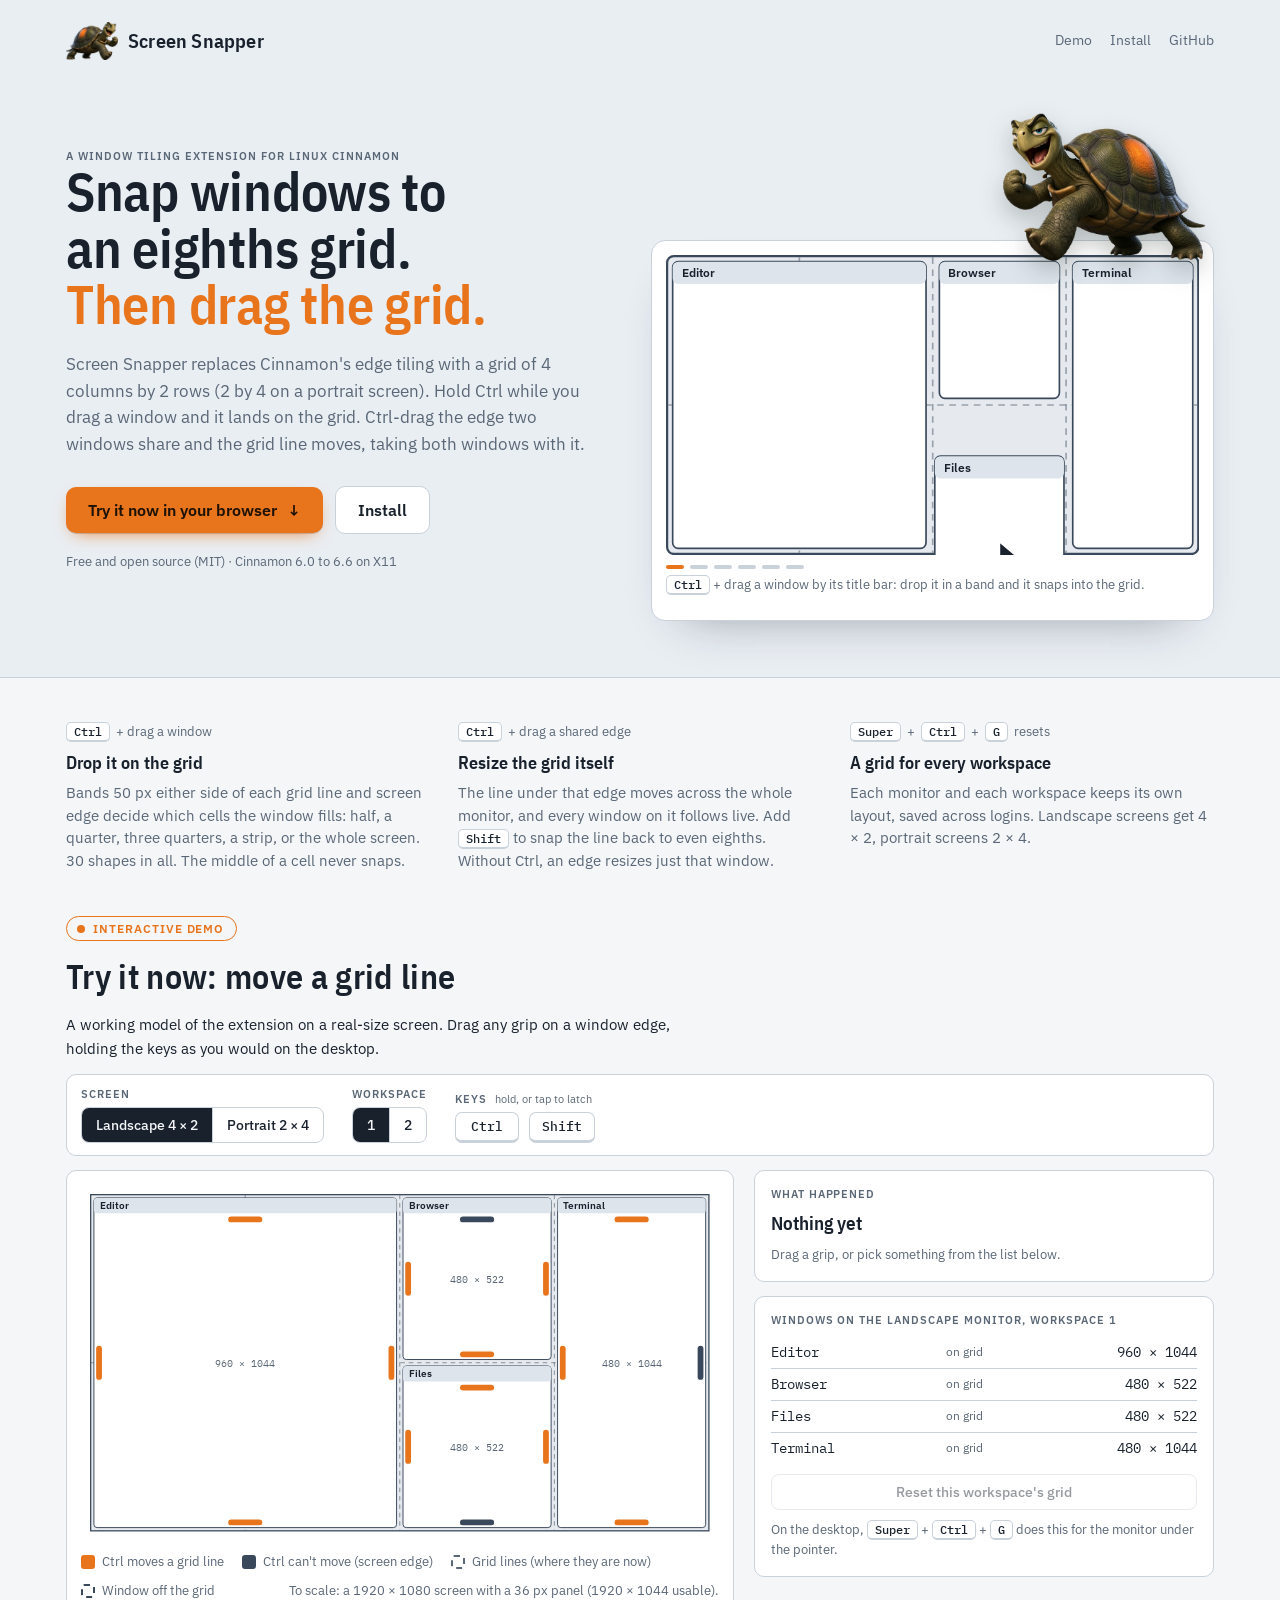
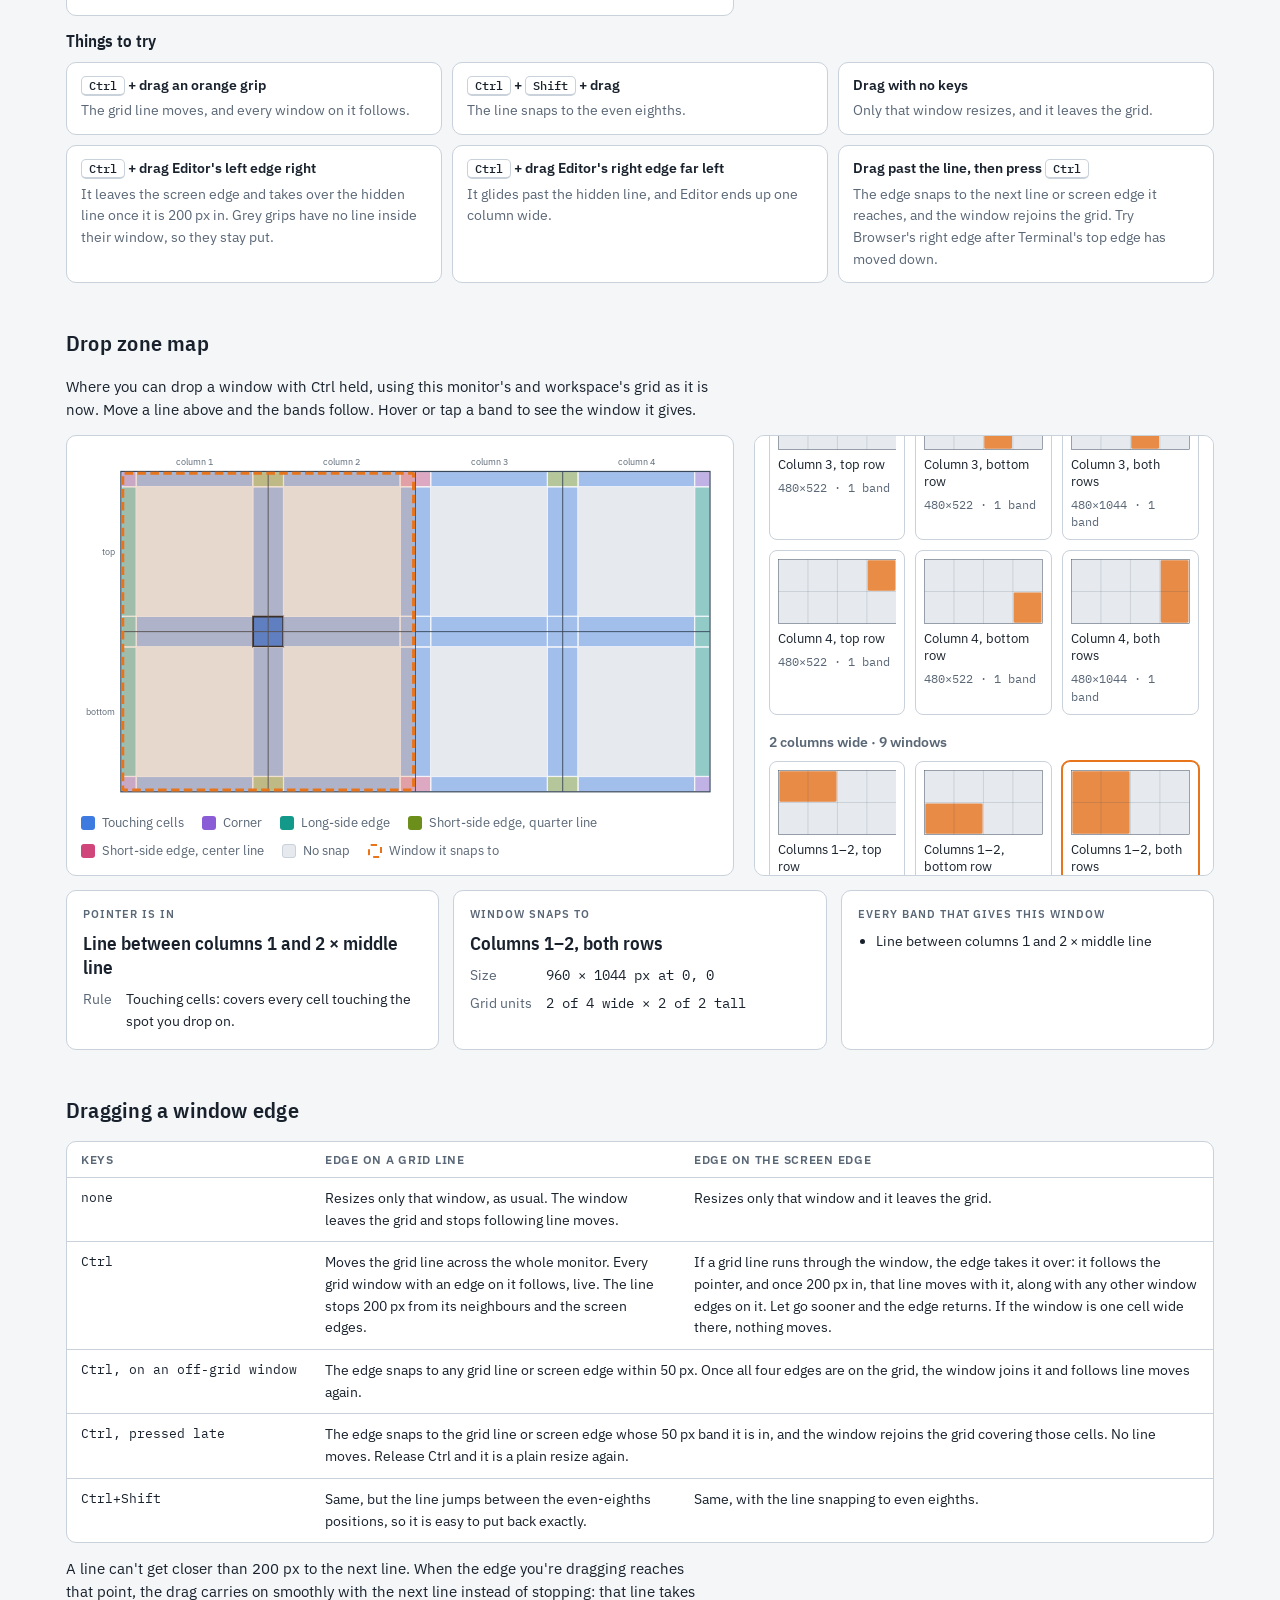
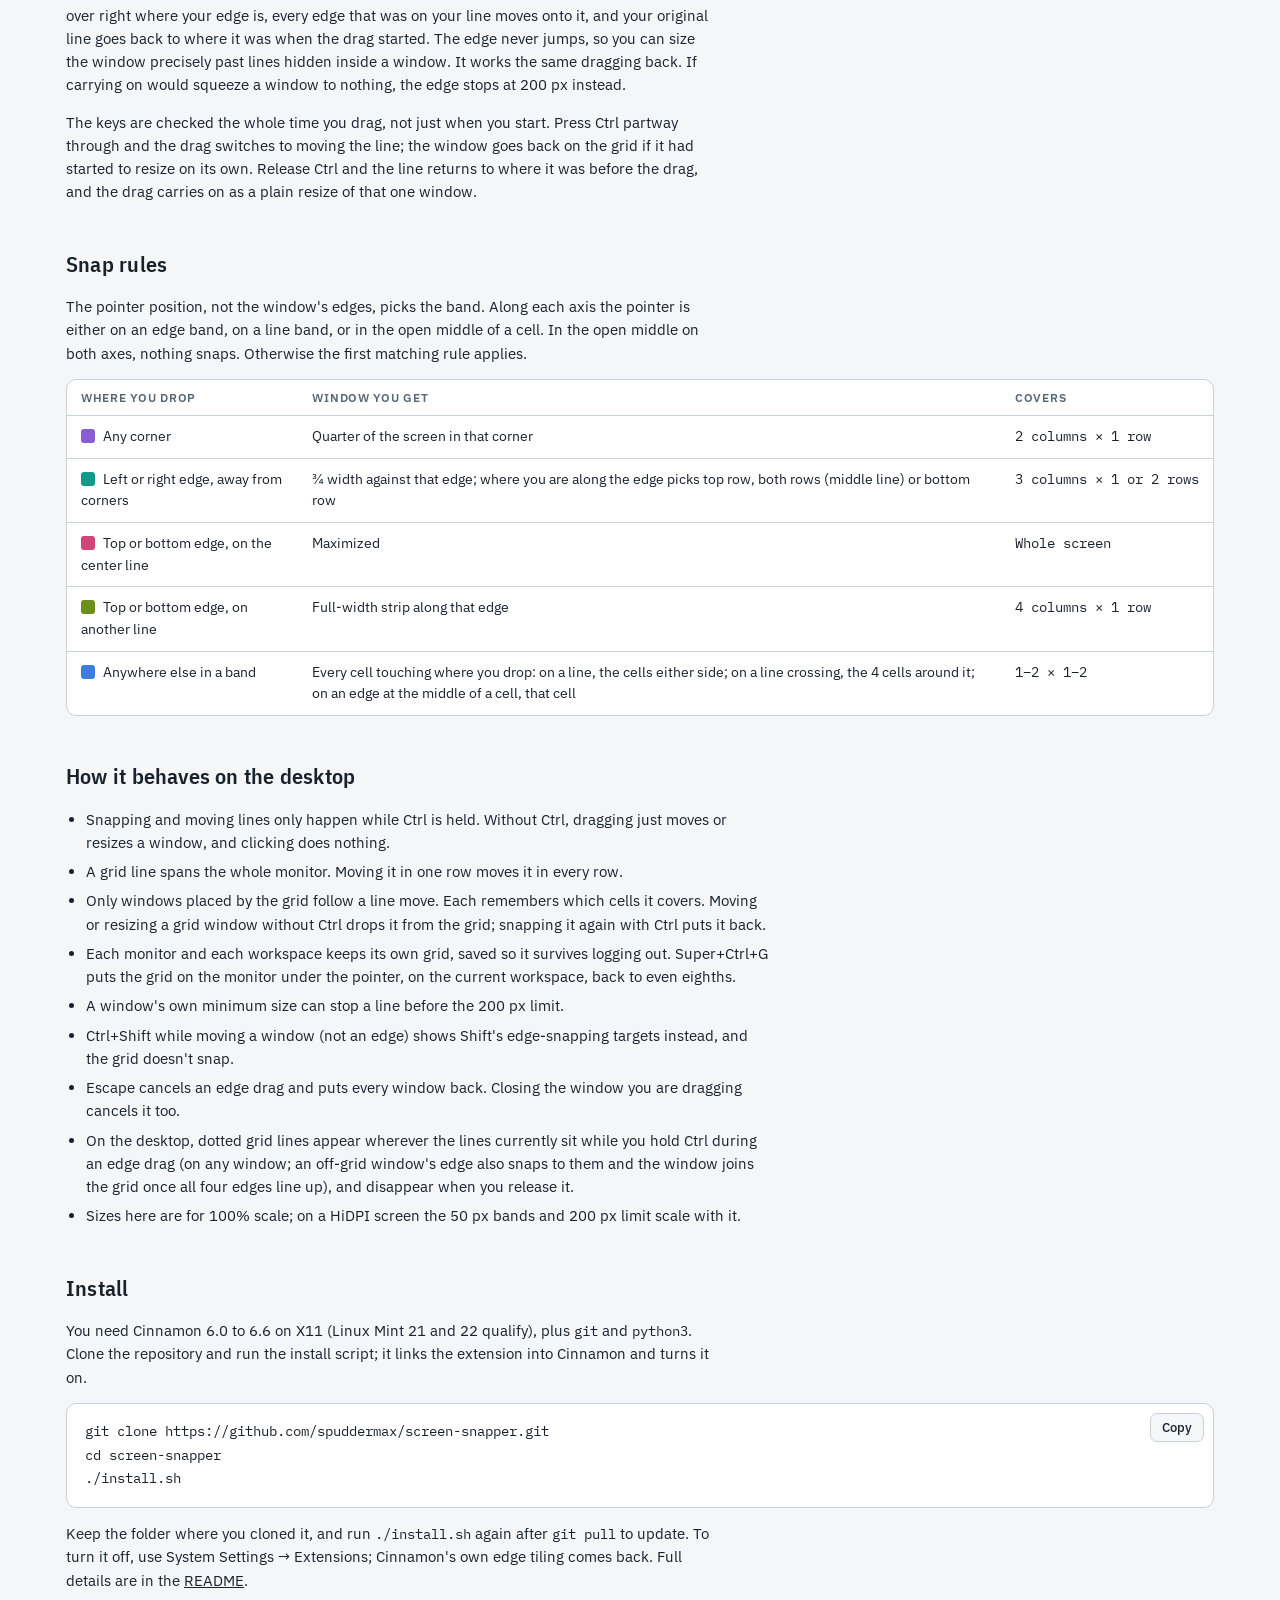
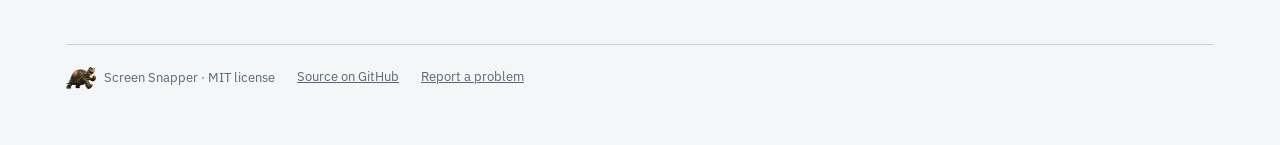
==== commit f4d1051d: "Hero: hold each scene 10 s longer so its caption can be read Co-Authored-By: Claude Opus 5.5 <norepl" ====
--- a/docs/index.html
+++ b/docs/index.html
@@ -1362,7 +1362,9 @@
     wins: { Editor: { l: [1, 2], s: [1, 2] }, Browser: { l: [3, 3], s: [1, 1] }, Terminal: { l: [4, 4], s: [1, 2] }, Files: filesLoose },
   };
   const frames = [{ d: 0, s: start }];
+  const READ_MS = 10000;   // extra hold at the end of each scene, for reading
   const go = (d, patch) => {
+    if (patch.scene !== undefined && frames.length > 1) frames.push({ d: READ_MS, s: frames[frames.length - 1].s });
     const prev = frames[frames.length - 1].s;
     const s = { ...structuredClone(prev), ...structuredClone(patch) };
     if (patch.wins) s.wins = { ...structuredClone(prev.wins), ...structuredClone(patch.wins) };
@@ -1412,6 +1414,7 @@
   go(900, { grid: structuredClone(even) });
   go(400, { keys: '' });
   go(800, {});
+  go(READ_MS, {});
   go(400, { fade: 0 });
   go(0, { ...structuredClone(start), fade: 0 });
   go(400, { fade: 1 });
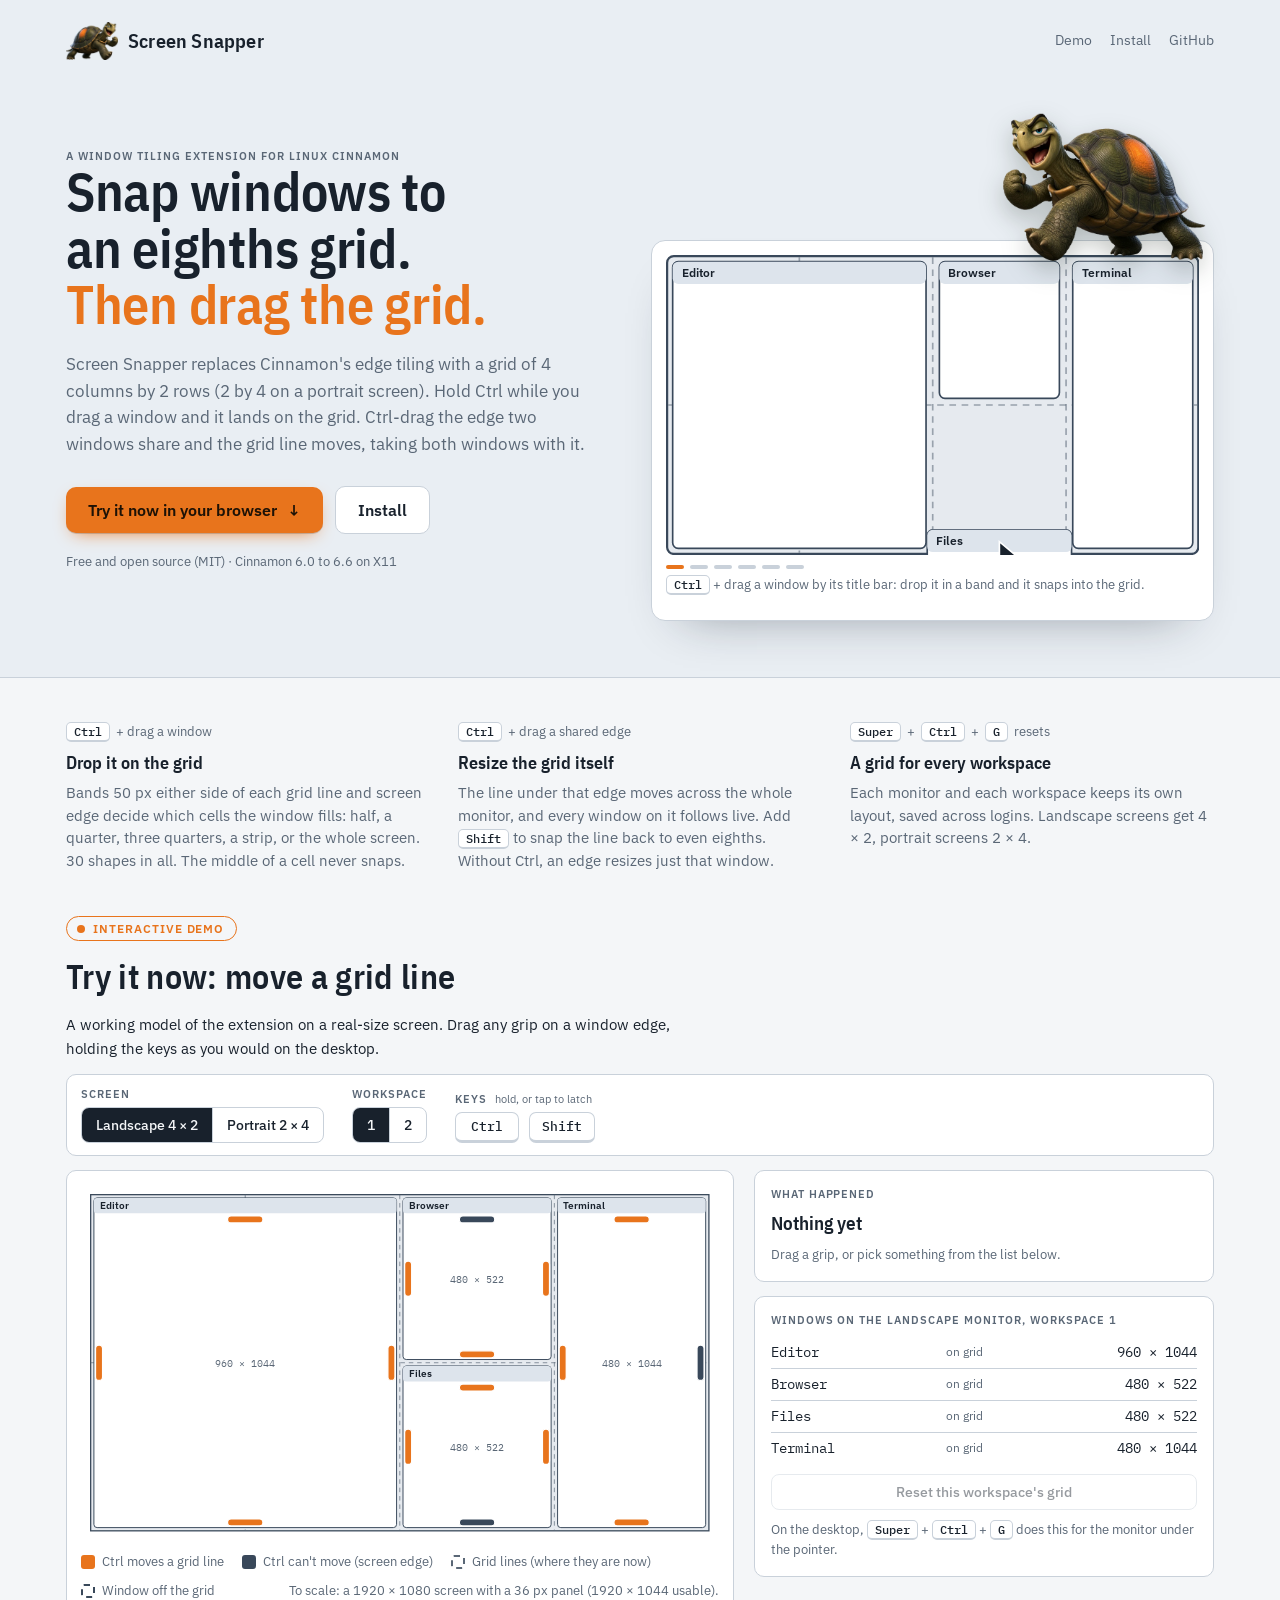
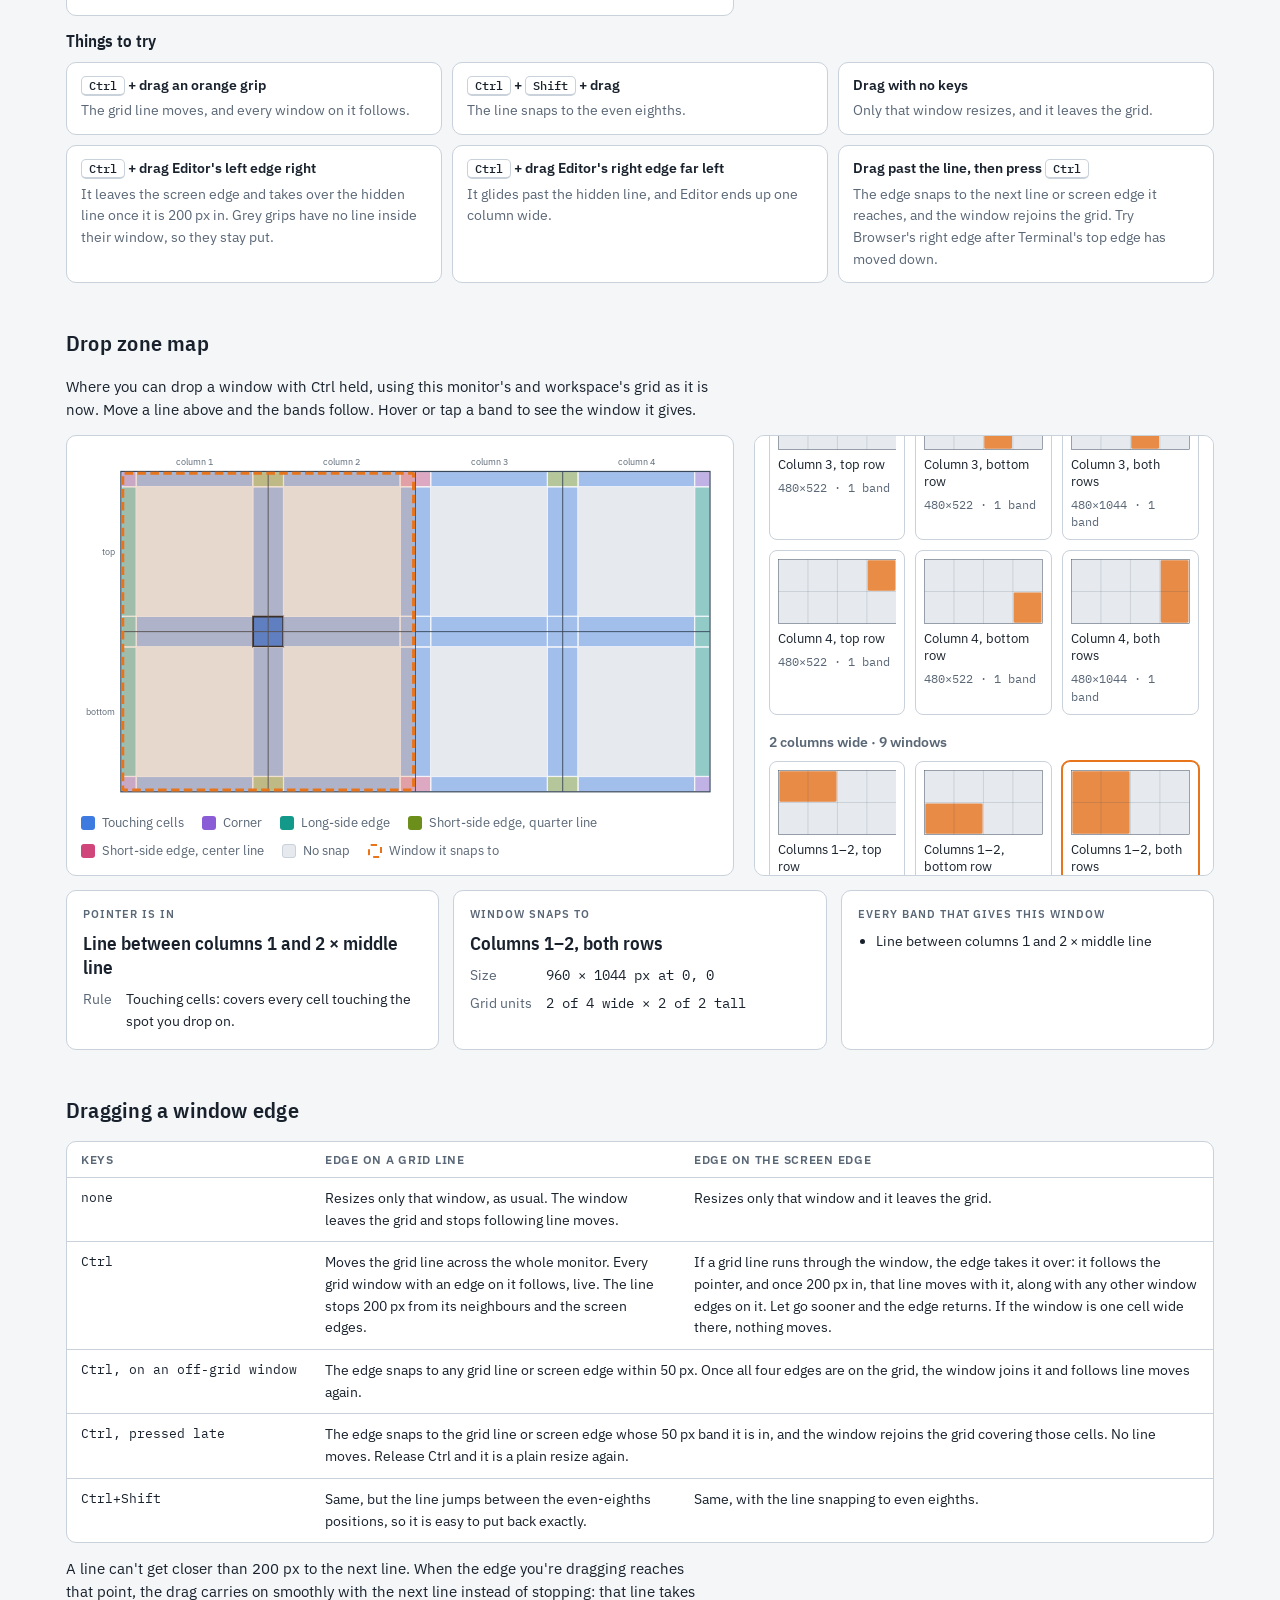
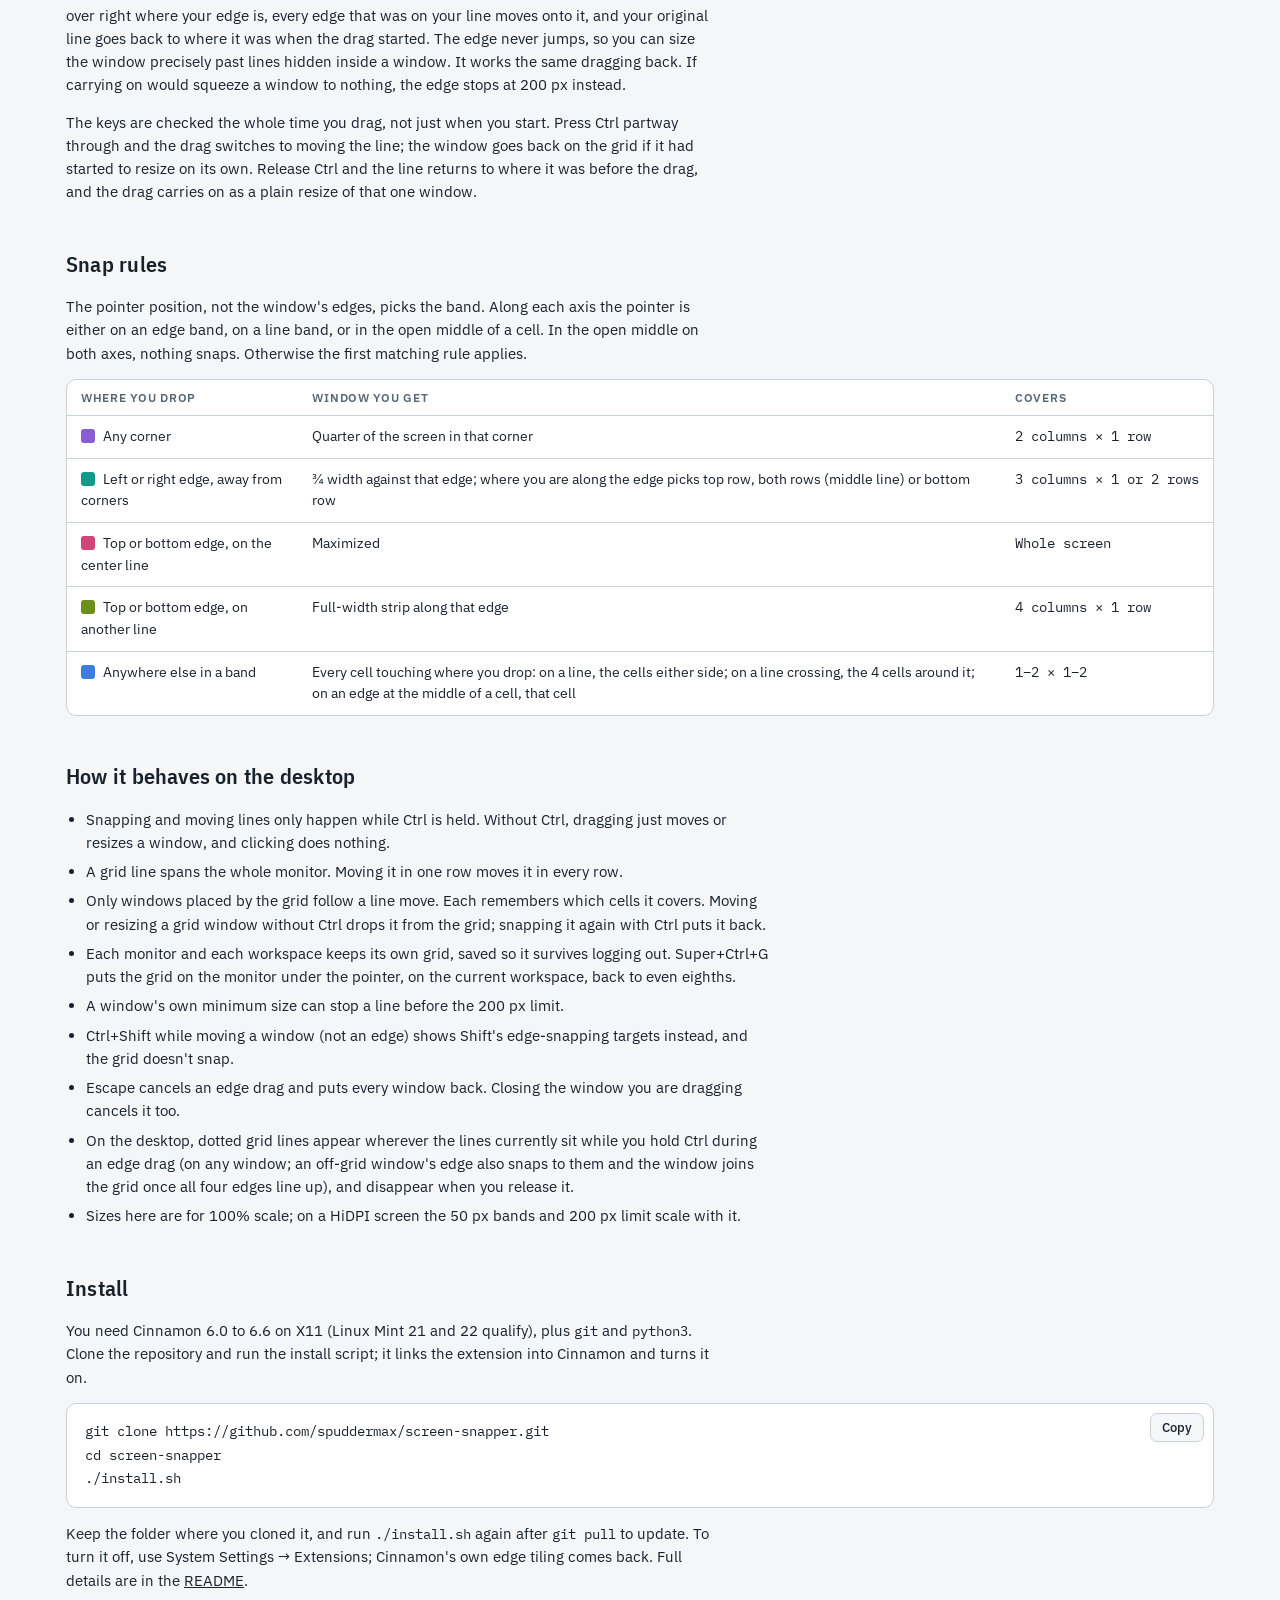
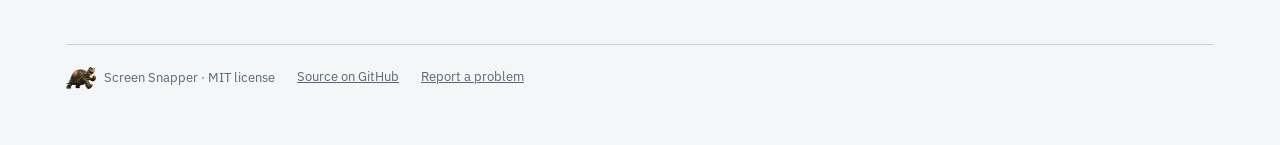
==== commit 1bd0d236: "Hero: shorten the reading hold to 6 s Co-Authored-By: Claude Opus 5.5 <noreply@anthropic.com>" ====
--- a/docs/index.html
+++ b/docs/index.html
@@ -1362,7 +1362,7 @@
     wins: { Editor: { l: [1, 2], s: [1, 2] }, Browser: { l: [3, 3], s: [1, 1] }, Terminal: { l: [4, 4], s: [1, 2] }, Files: filesLoose },
   };
   const frames = [{ d: 0, s: start }];
-  const READ_MS = 10000;   // extra hold at the end of each scene, for reading
+  const READ_MS = 6000;    // extra hold at the end of each scene, for reading
   const go = (d, patch) => {
     if (patch.scene !== undefined && frames.length > 1) frames.push({ d: READ_MS, s: frames[frames.length - 1].s });
     const prev = frames[frames.length - 1].s;
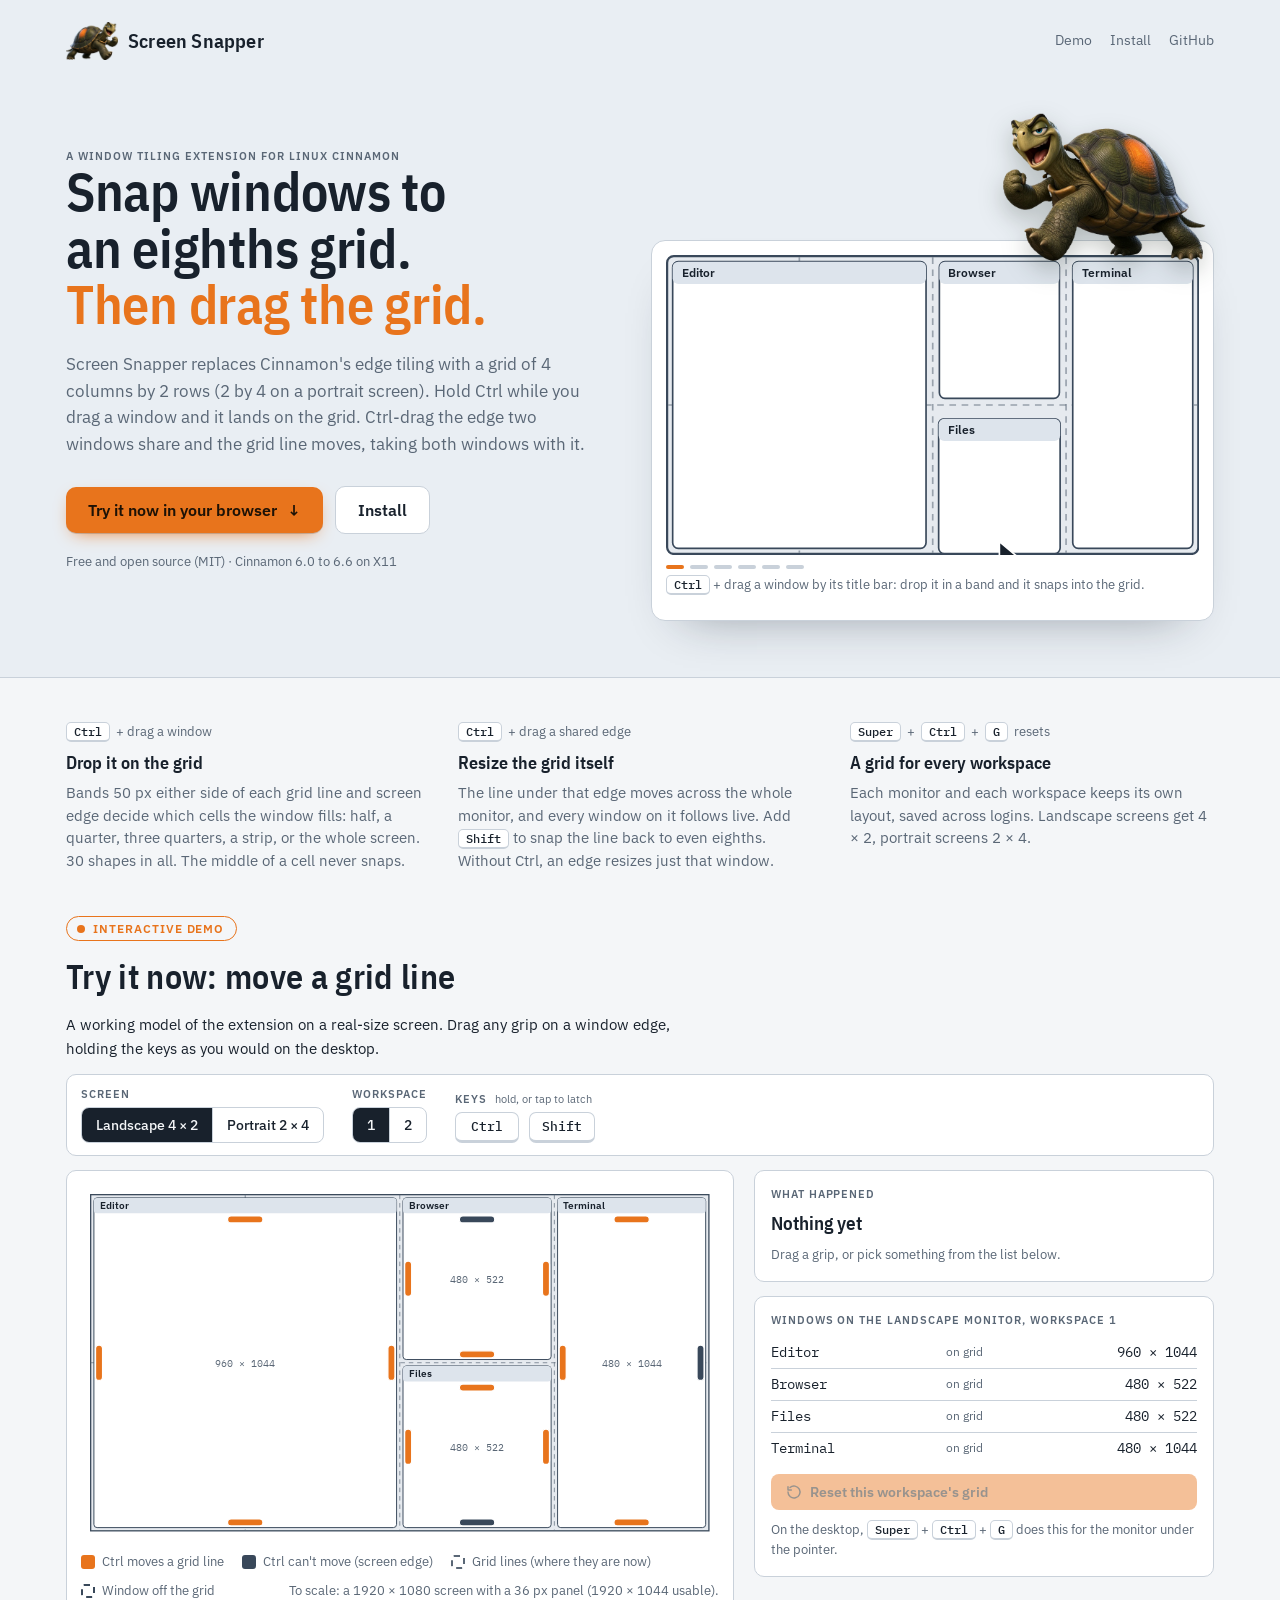
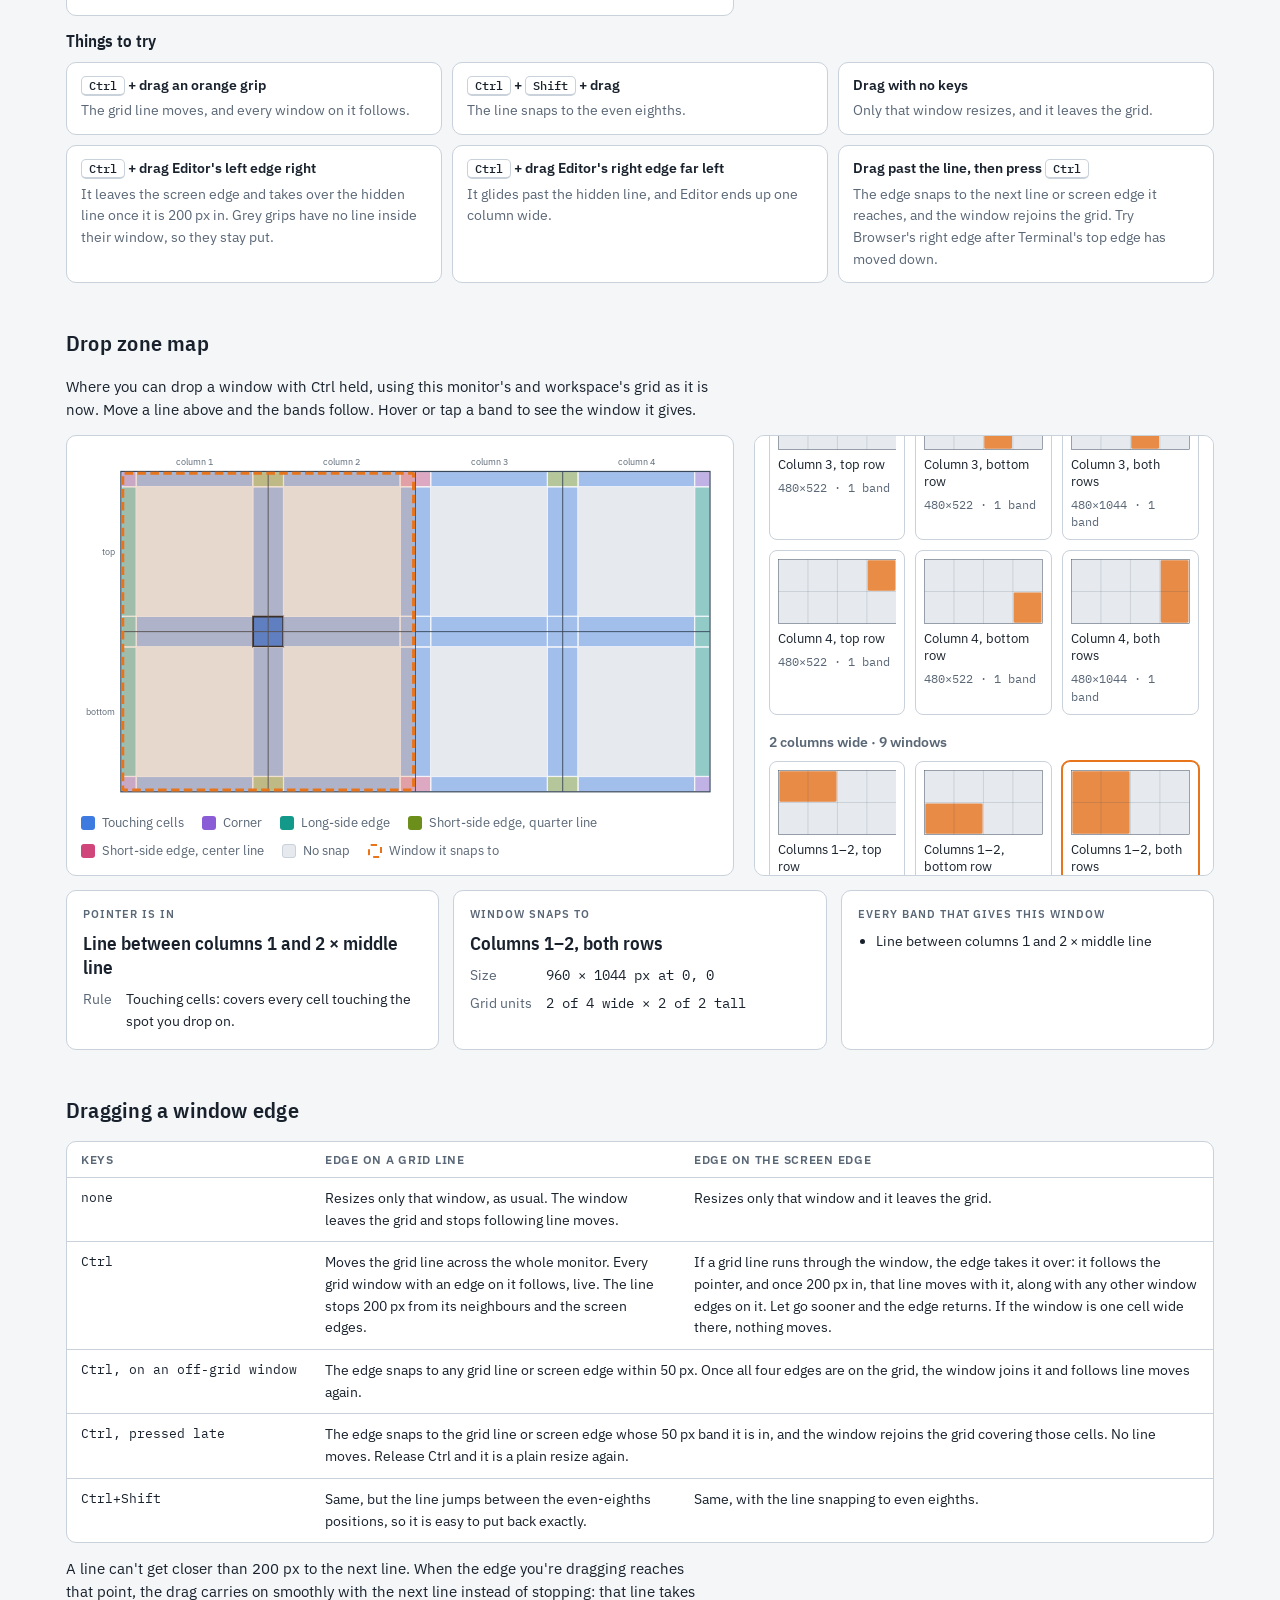
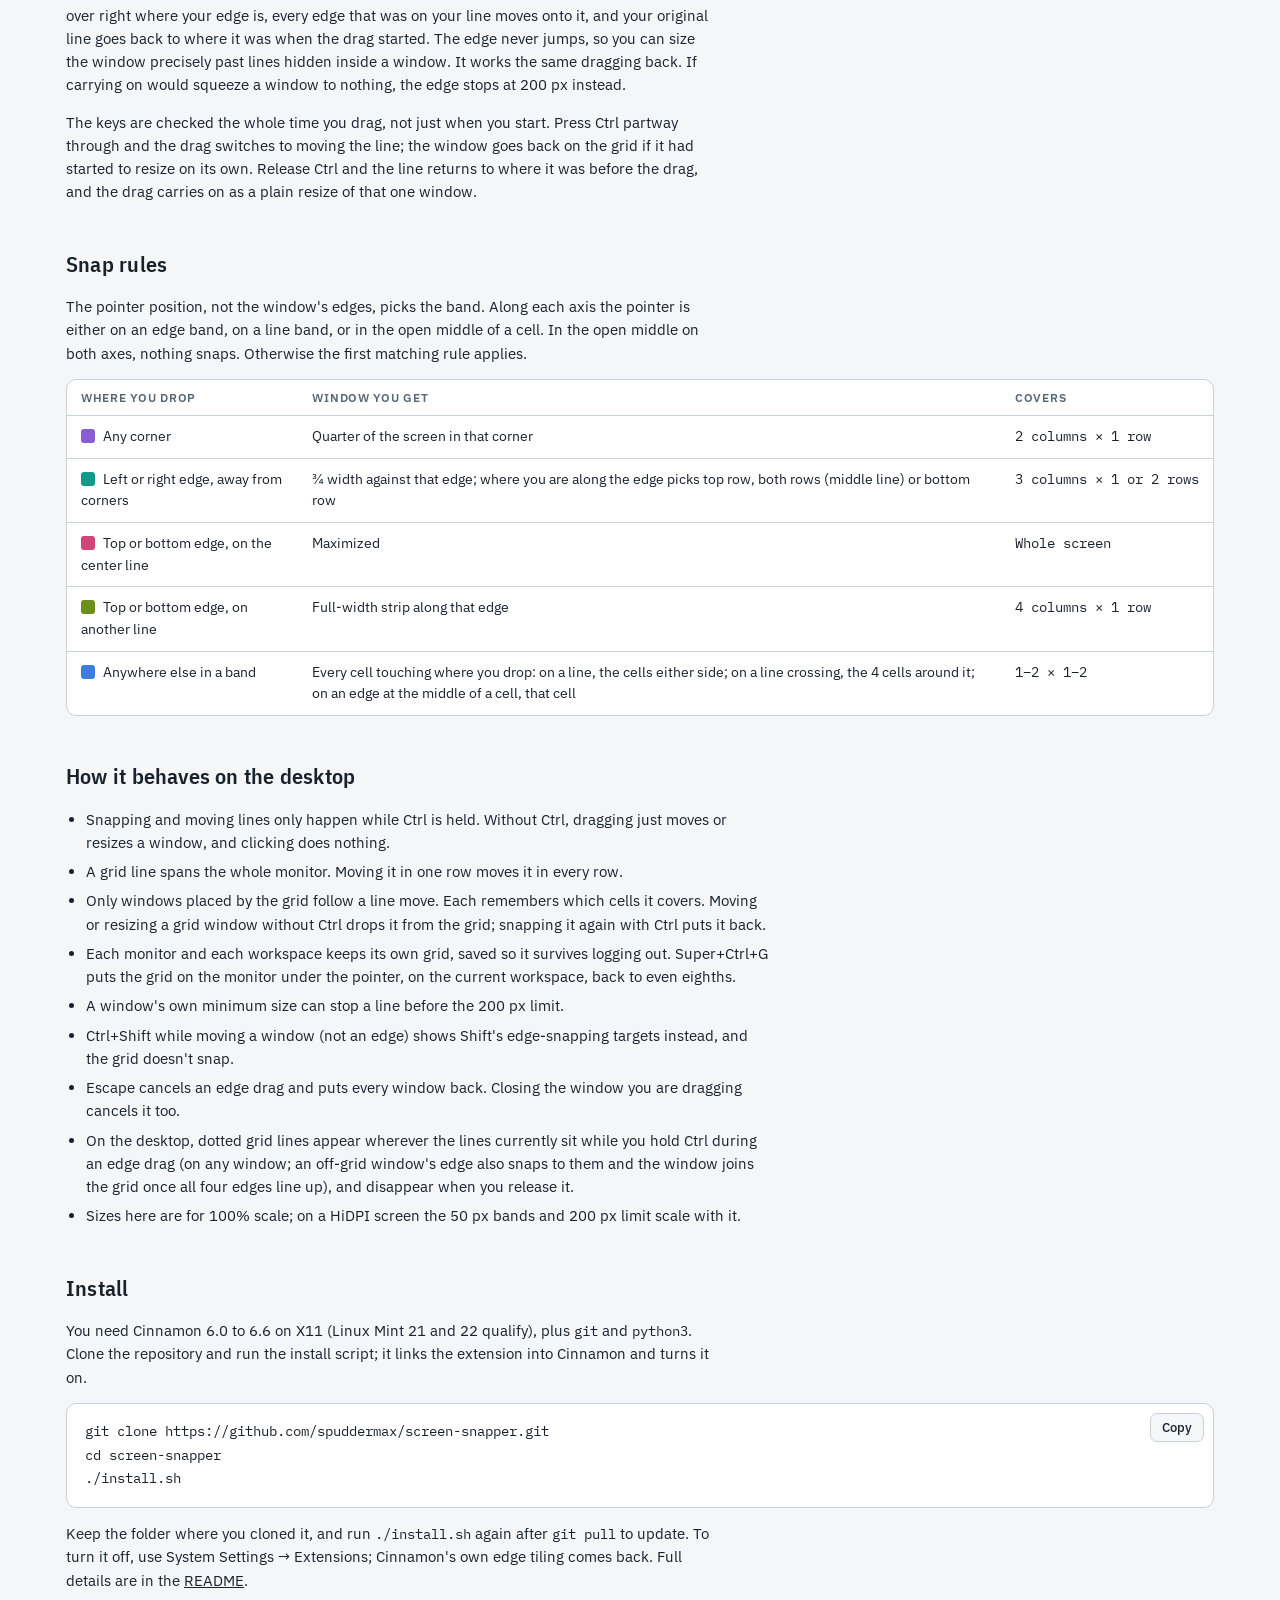
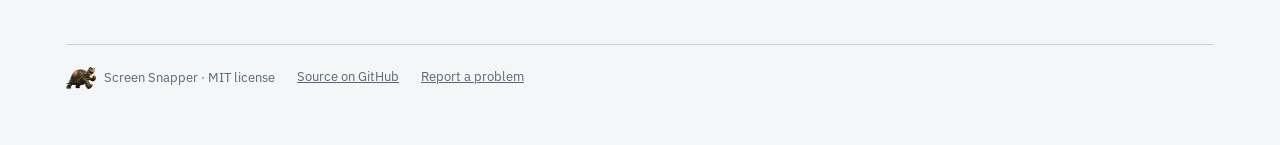
==== commit 1d191460: "Demo: make the reset button orange with a reset icon Co-Authored-By: Claude Opus 5.5 <noreply@anthro" ====
--- a/docs/index.html
+++ b/docs/index.html
@@ -75,6 +75,11 @@
   border-radius: 8px; padding: 8px 14px; cursor: pointer;
 }
 .btn:disabled { opacity: .45; cursor: default; }
+.btn-accent { display: inline-flex; align-items: center; gap: 8px; font-weight: 600; background: var(--result); color: var(--on-accent); border-color: transparent; box-shadow: 0 1px 0 rgba(0,0,0,.15), 0 6px 18px -8px var(--result); }
+.btn-accent:not(:disabled):hover { filter: brightness(1.06); }
+.btn-accent:disabled { box-shadow: none; }
+.btn-accent svg { width: 16px; height: 16px; flex: none; }
+.btn.btn-accent:focus-visible { outline-color: var(--fg); }
 .key {
   font: 500 13px var(--font-mono); color: var(--fg); background: var(--panel); border: 1px solid var(--line);
   border-bottom-width: 3px; border-radius: 7px; padding: 5px 12px; cursor: pointer; min-width: 64px;
@@ -329,7 +334,7 @@
           <div class="card">
             <div class="eyebrow" id="d-wins-h">Windows</div>
             <table class="wins mono"><tbody id="d-wins"></tbody></table>
-            <button class="btn" id="d-reset" type="button">Reset this workspace's grid</button>
+            <button class="btn btn-accent" id="d-reset" type="button"><svg viewBox="0 0 24 24" fill="none" stroke="currentColor" stroke-width="2.2" stroke-linecap="round" stroke-linejoin="round" aria-hidden="true"><path d="M3 12a9 9 0 1 0 3-6.7"/><path d="M3 4v5h5"/></svg>Reset this workspace's grid</button>
             <span class="hint">On the desktop, <kbd>Super</kbd> + <kbd>Ctrl</kbd> + <kbd>G</kbd> does this for the monitor under the pointer.</span>
           </div>
         </div>
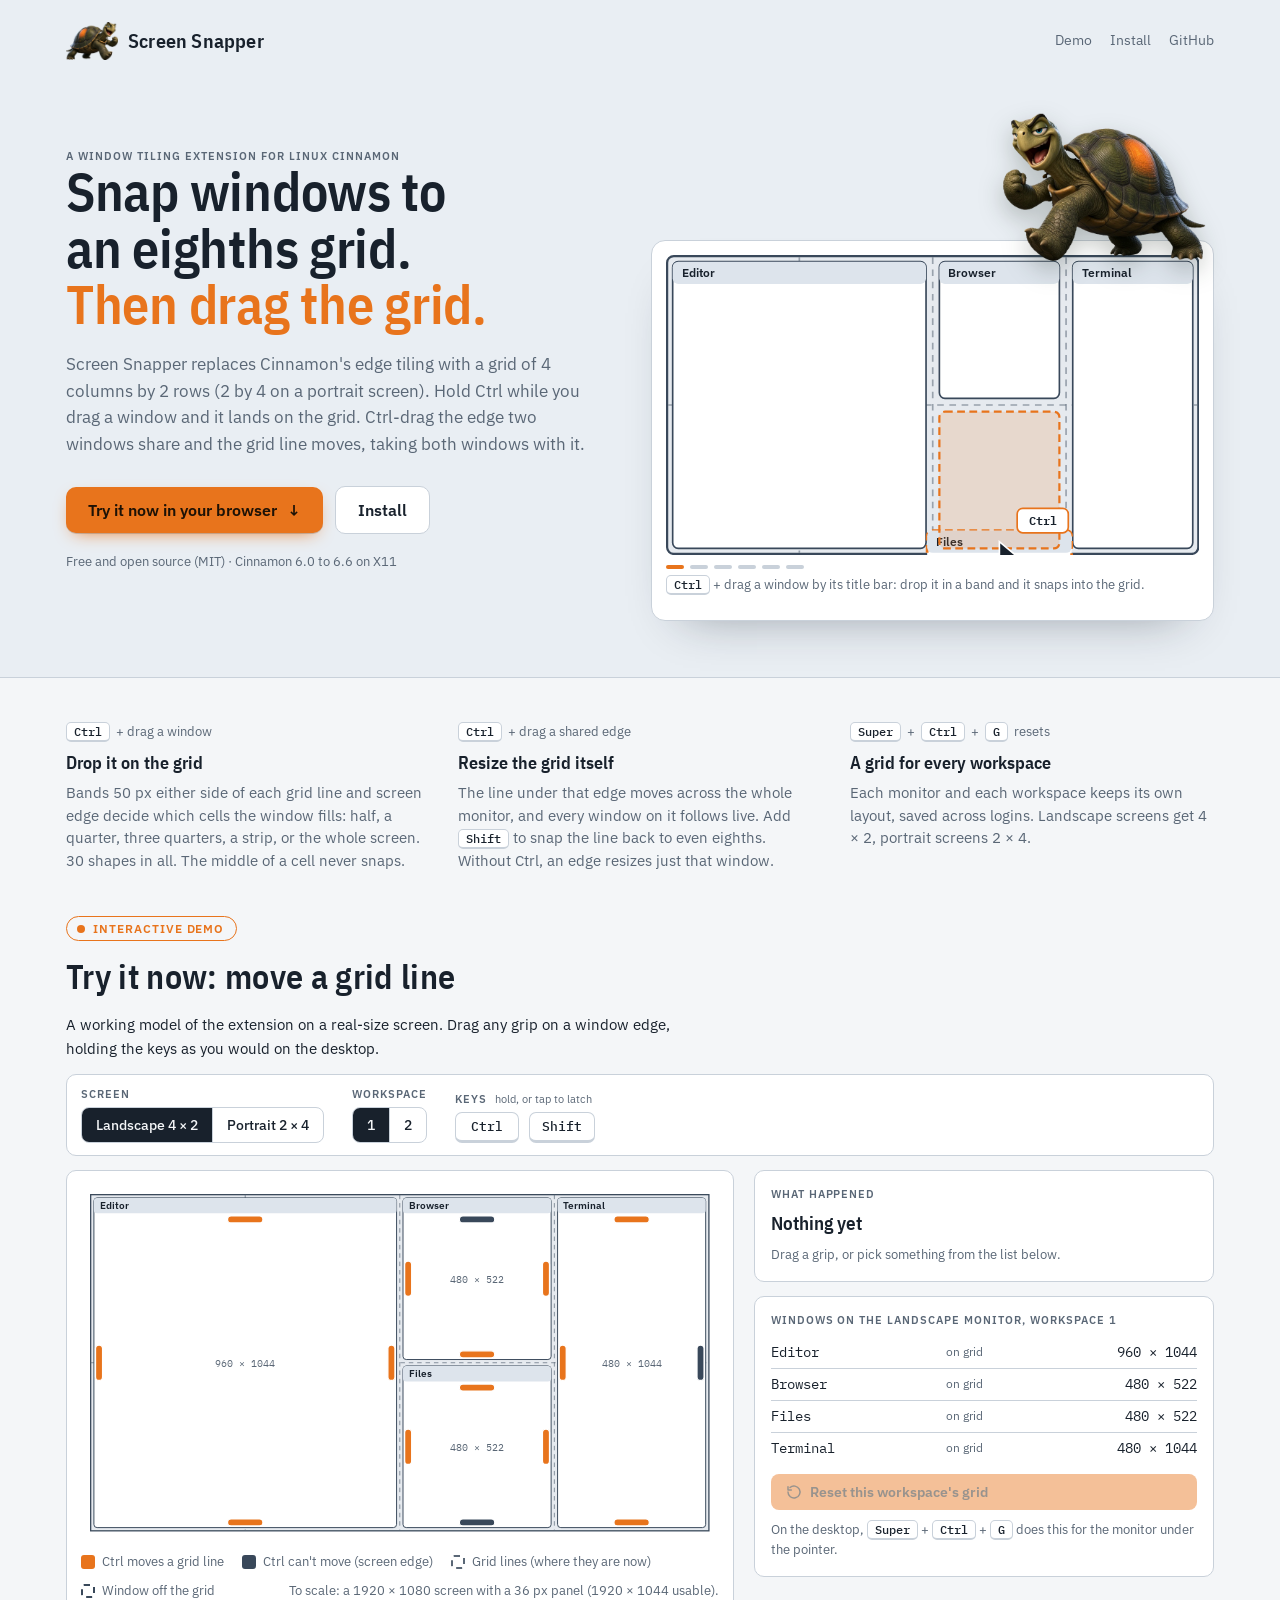
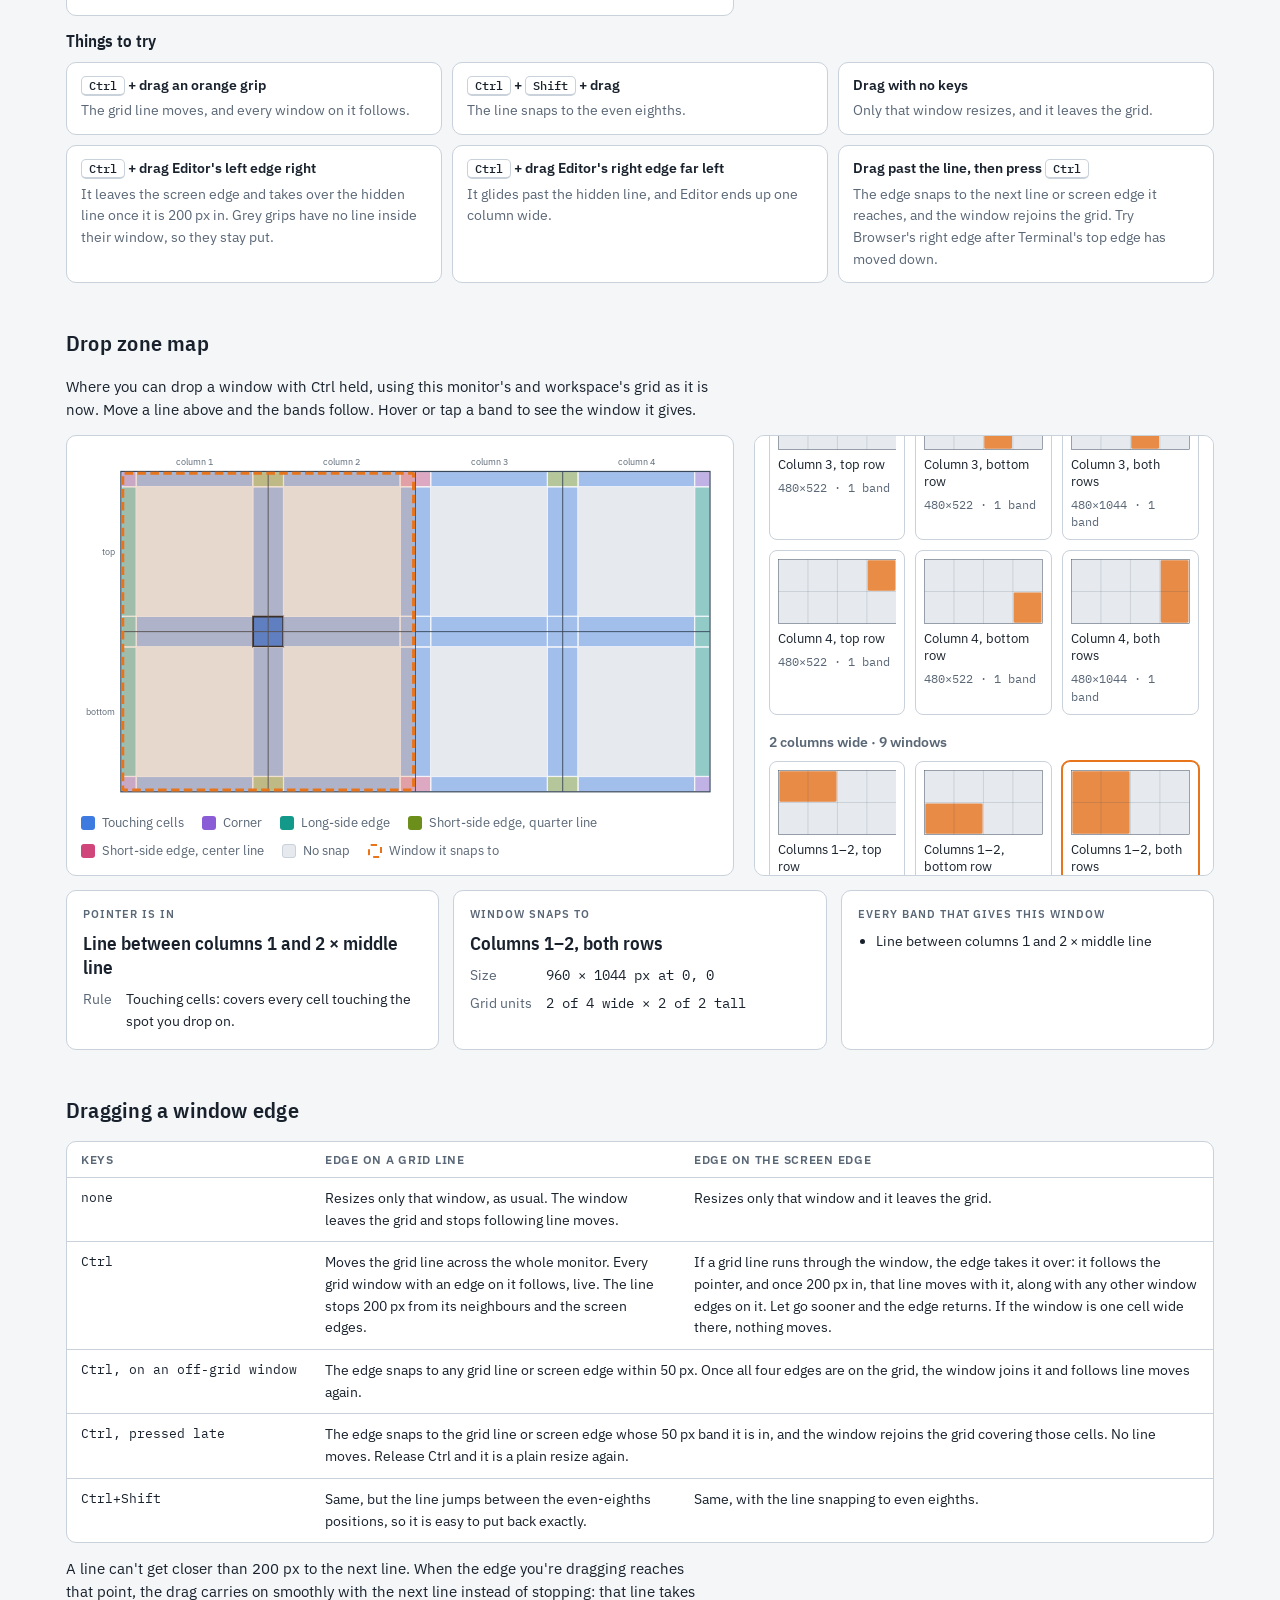
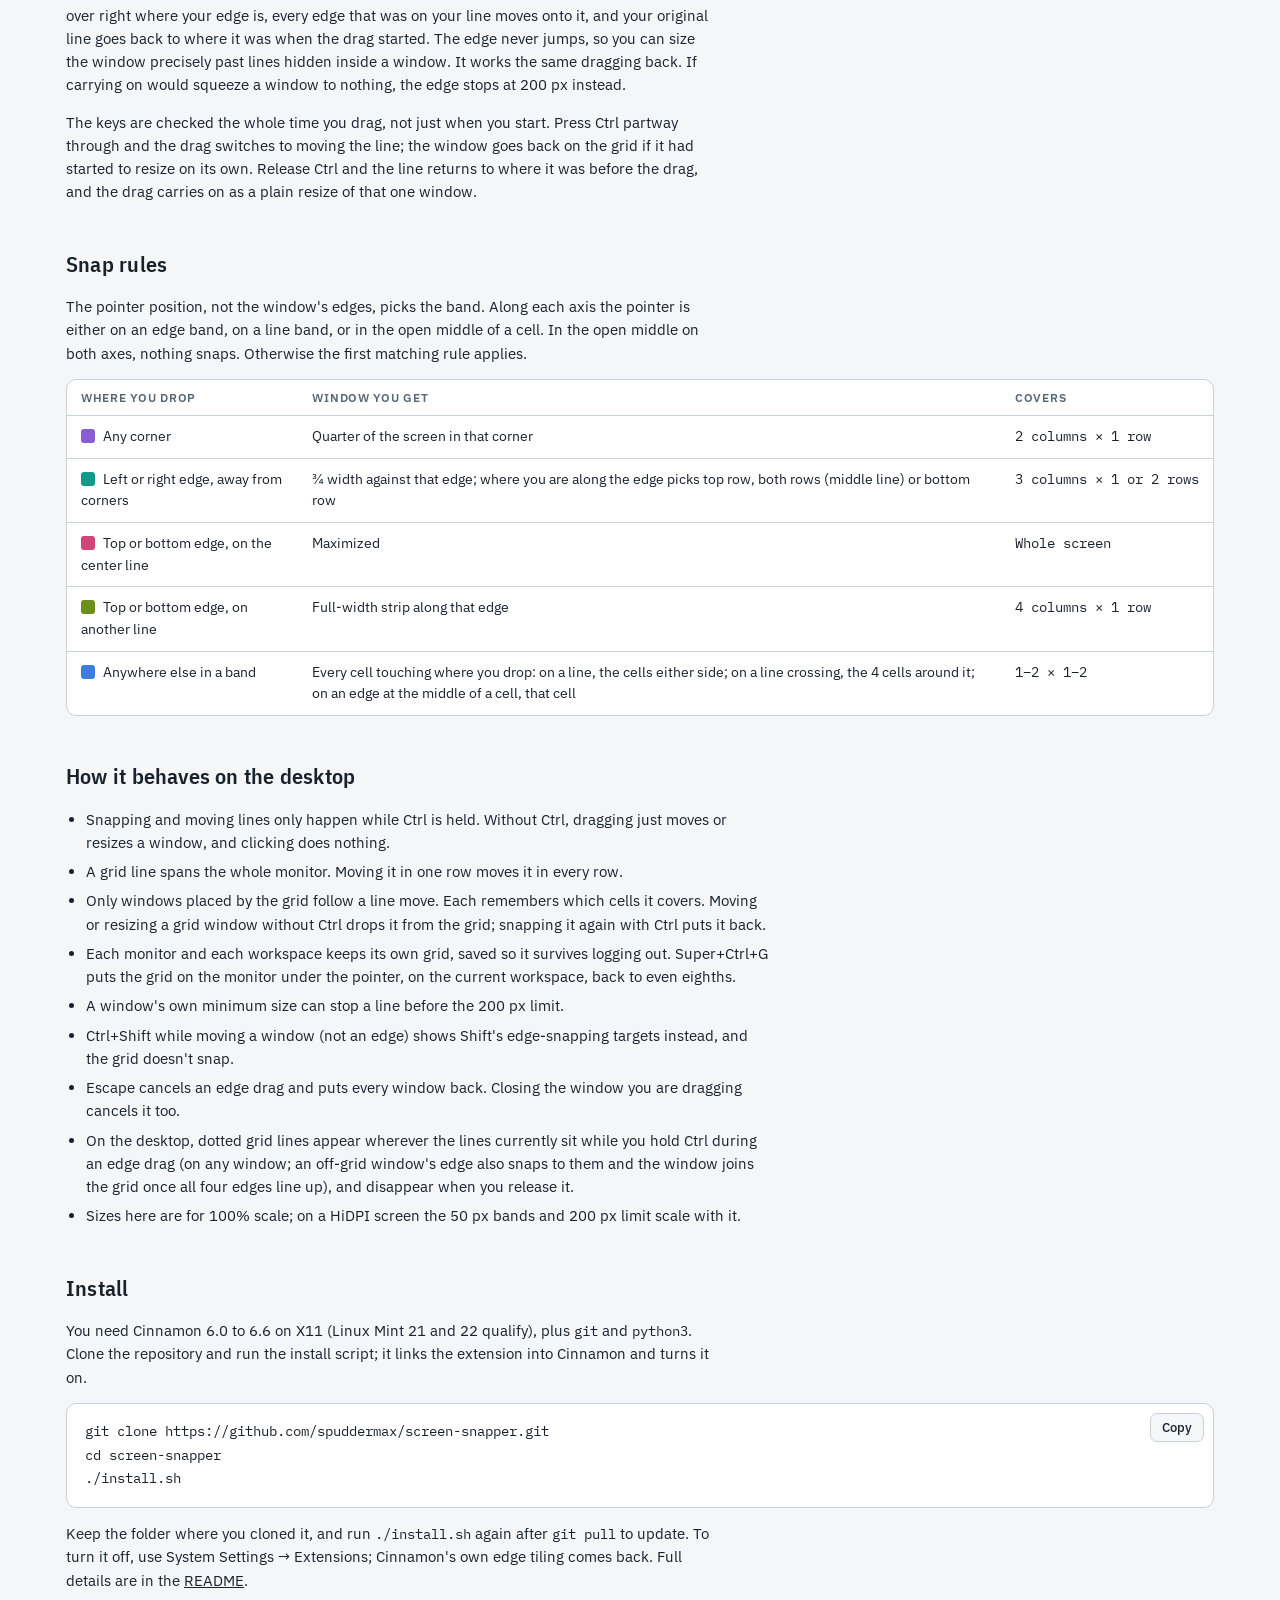
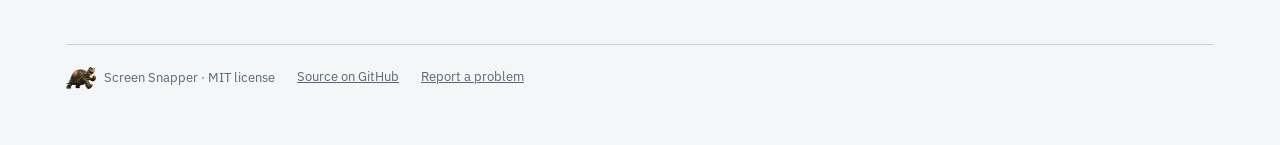
==== commit bb4e48b2: "Demo: enable reset for any layout change, not just moved lines Snapping a window to different cells " ====
--- a/docs/index.html
+++ b/docs/index.html
@@ -1091,15 +1091,17 @@
     tr.innerHTML = `<td>${w.name}</td><td>${w.free ? 'off grid' : 'on grid'}</td><td>${sizeText(r)}</td>`;
     tb.appendChild(tr);
   }
-  const fresh = freshWorkspace(orient, ws);
-  const changed = JSON.stringify(G()) !== JSON.stringify(fresh.grid) || cur().wins.some(w => w.free);
+  // Anything different from the starting layout: the grid lines, a window's
+  // cells, or a window off the grid.
+  const layout = st => JSON.stringify([st.grid, st.wins.map(w => [w.name, w.l, w.s, w.free])]);
+  const changed = layout(cur()) !== layout(freshWorkspace(orient, ws));
   document.getElementById('d-reset').disabled = !changed;
 }
 document.getElementById('d-reset').addEventListener('click', () => {
   state[orient][ws] = freshWorkspace(orient, ws);
   document.getElementById('d-card').classList.remove('blocked');
   document.getElementById('d-title').textContent = `Workspace ${ws + 1} reset`;
-  document.getElementById('d-detail').textContent = 'Grid back to even eighths, and every window back on it.';
+  document.getElementById('d-detail').textContent = 'Grid back to even eighths, and every window back where it started.';
   drawDemo(); drawMap(true); drawCatalogue();
 });
 
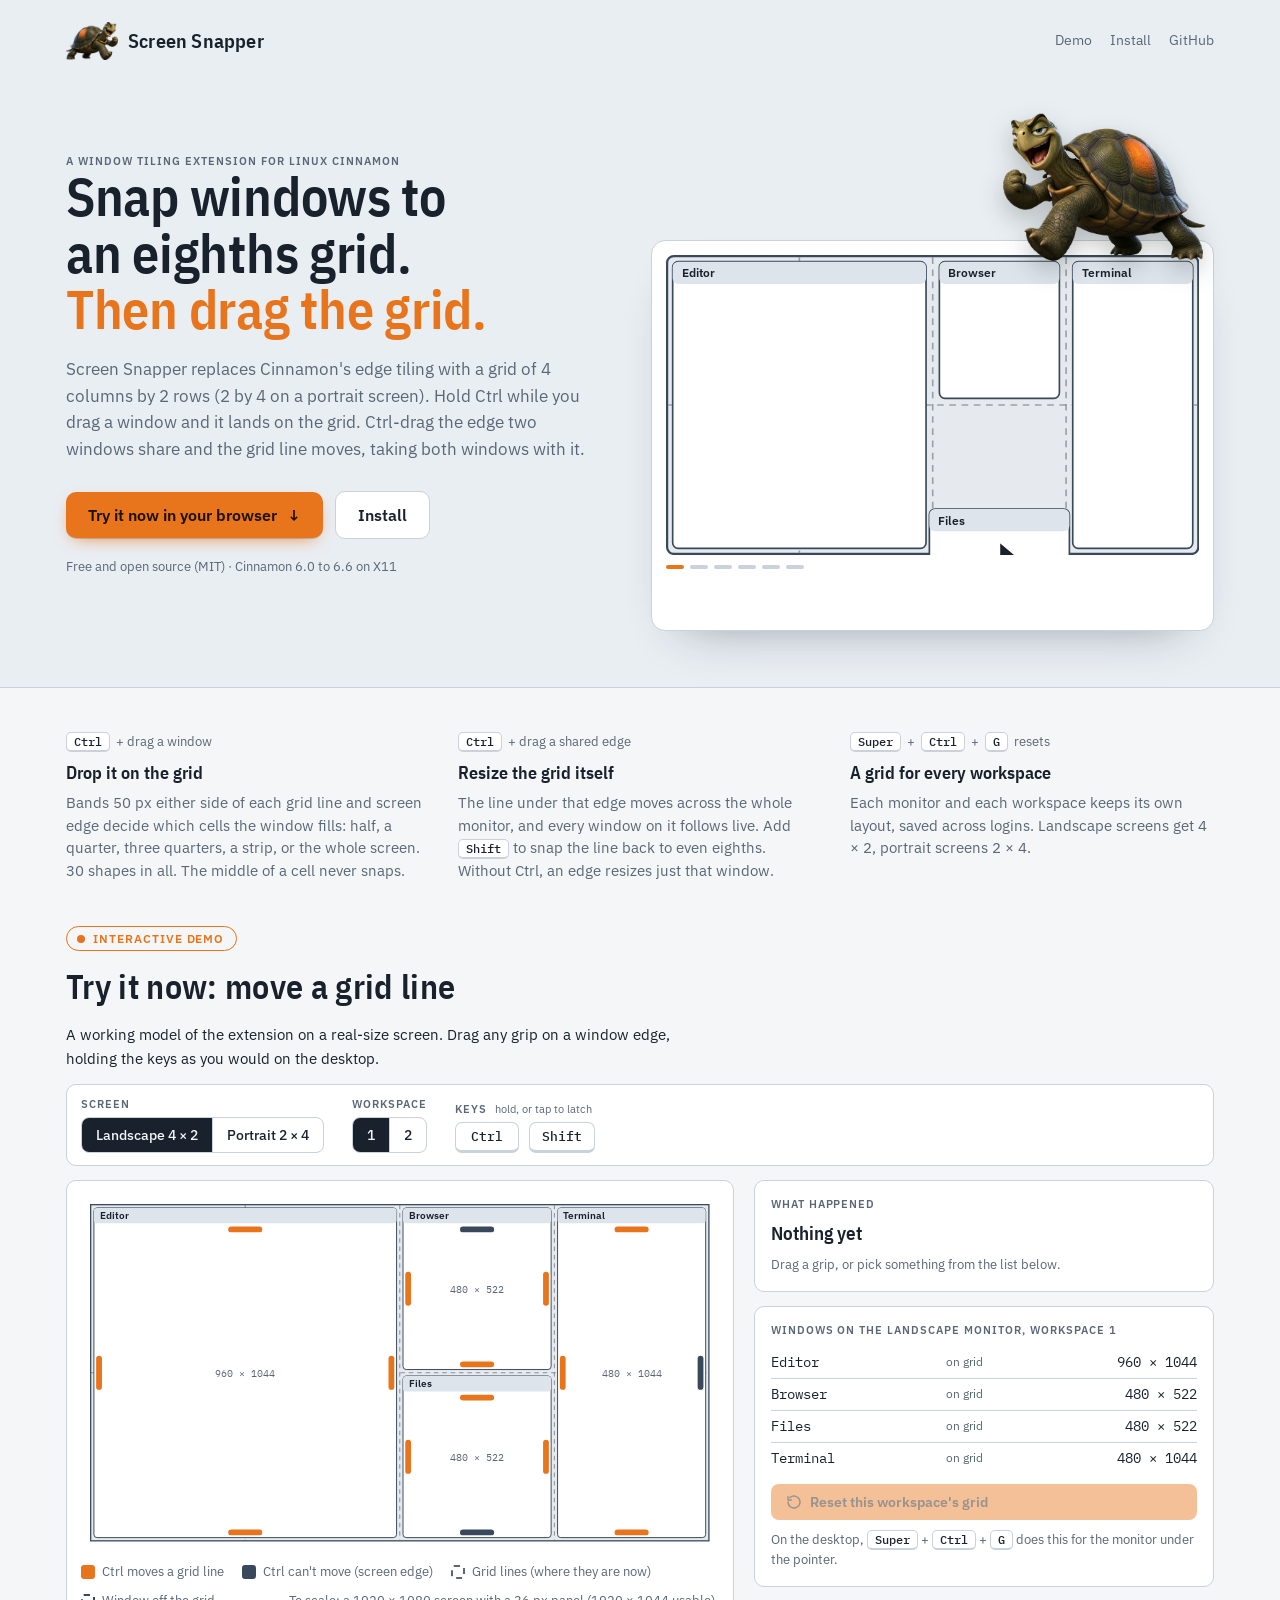
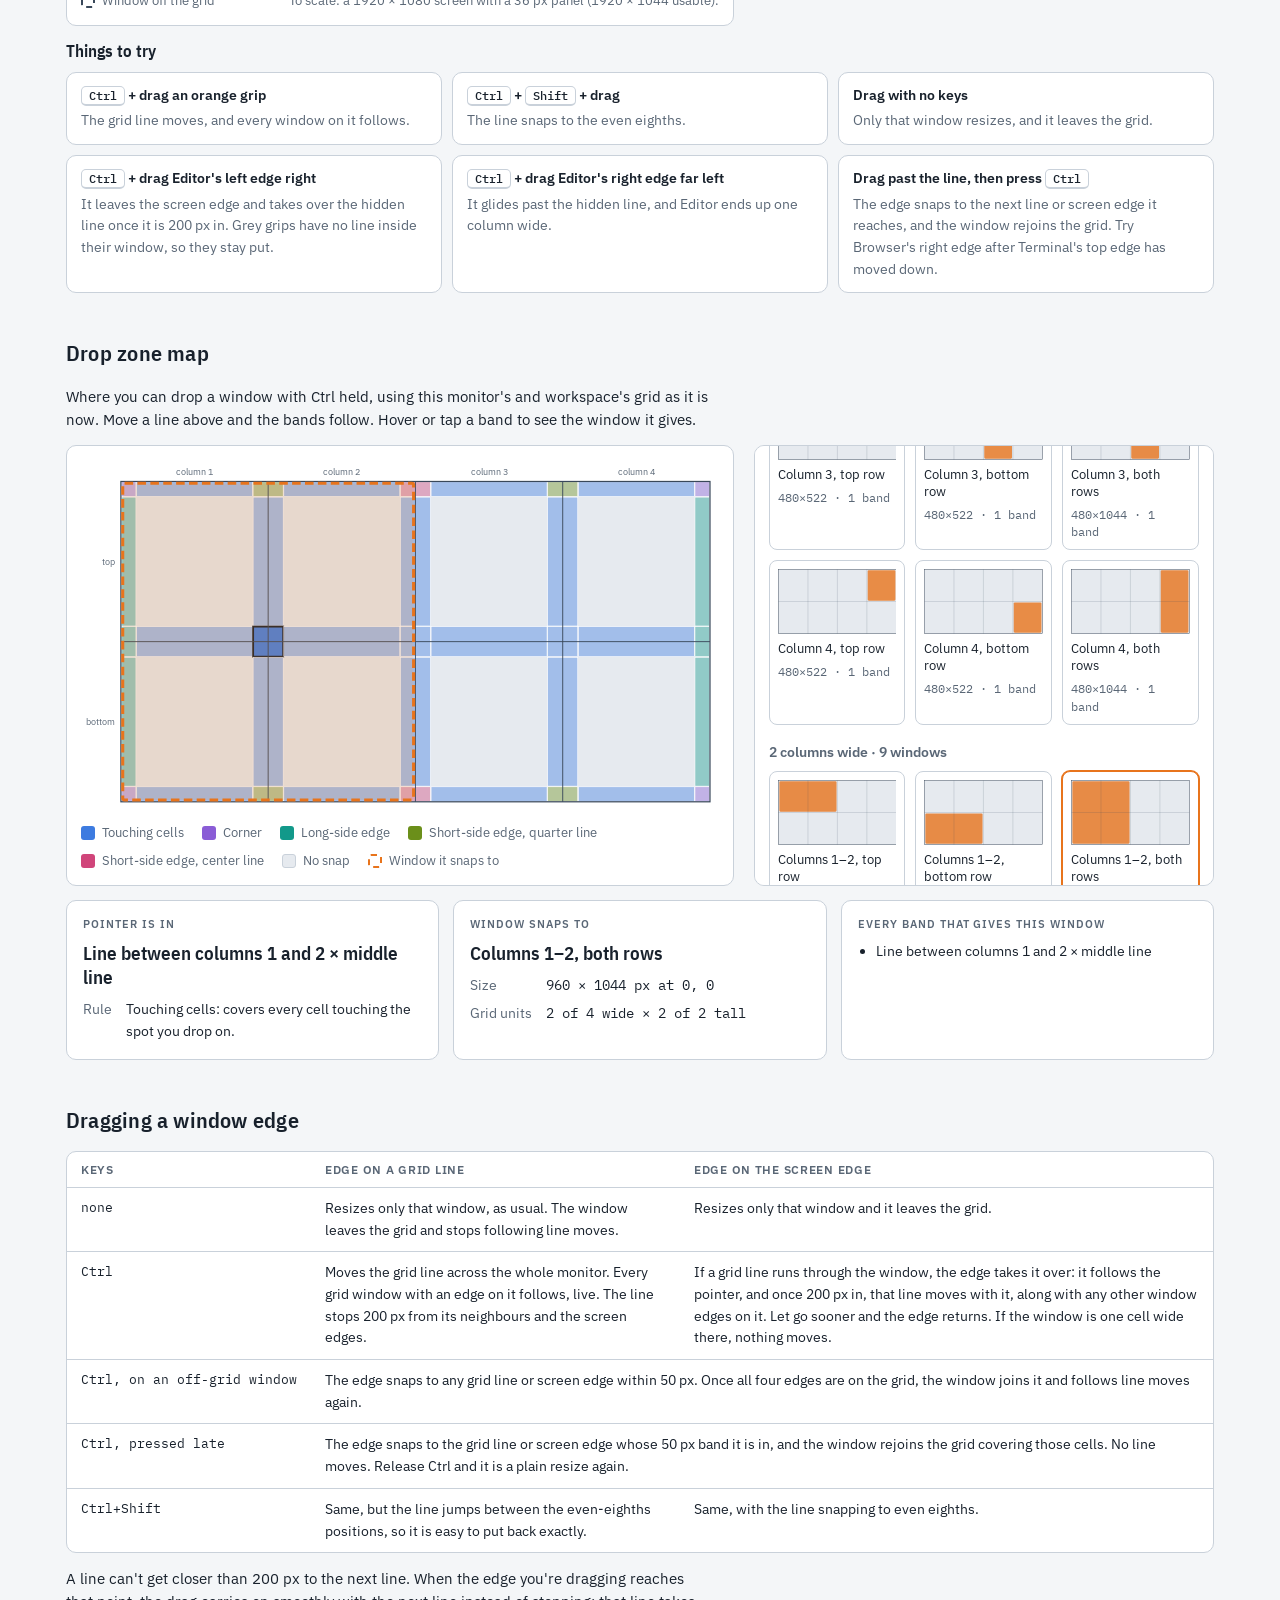
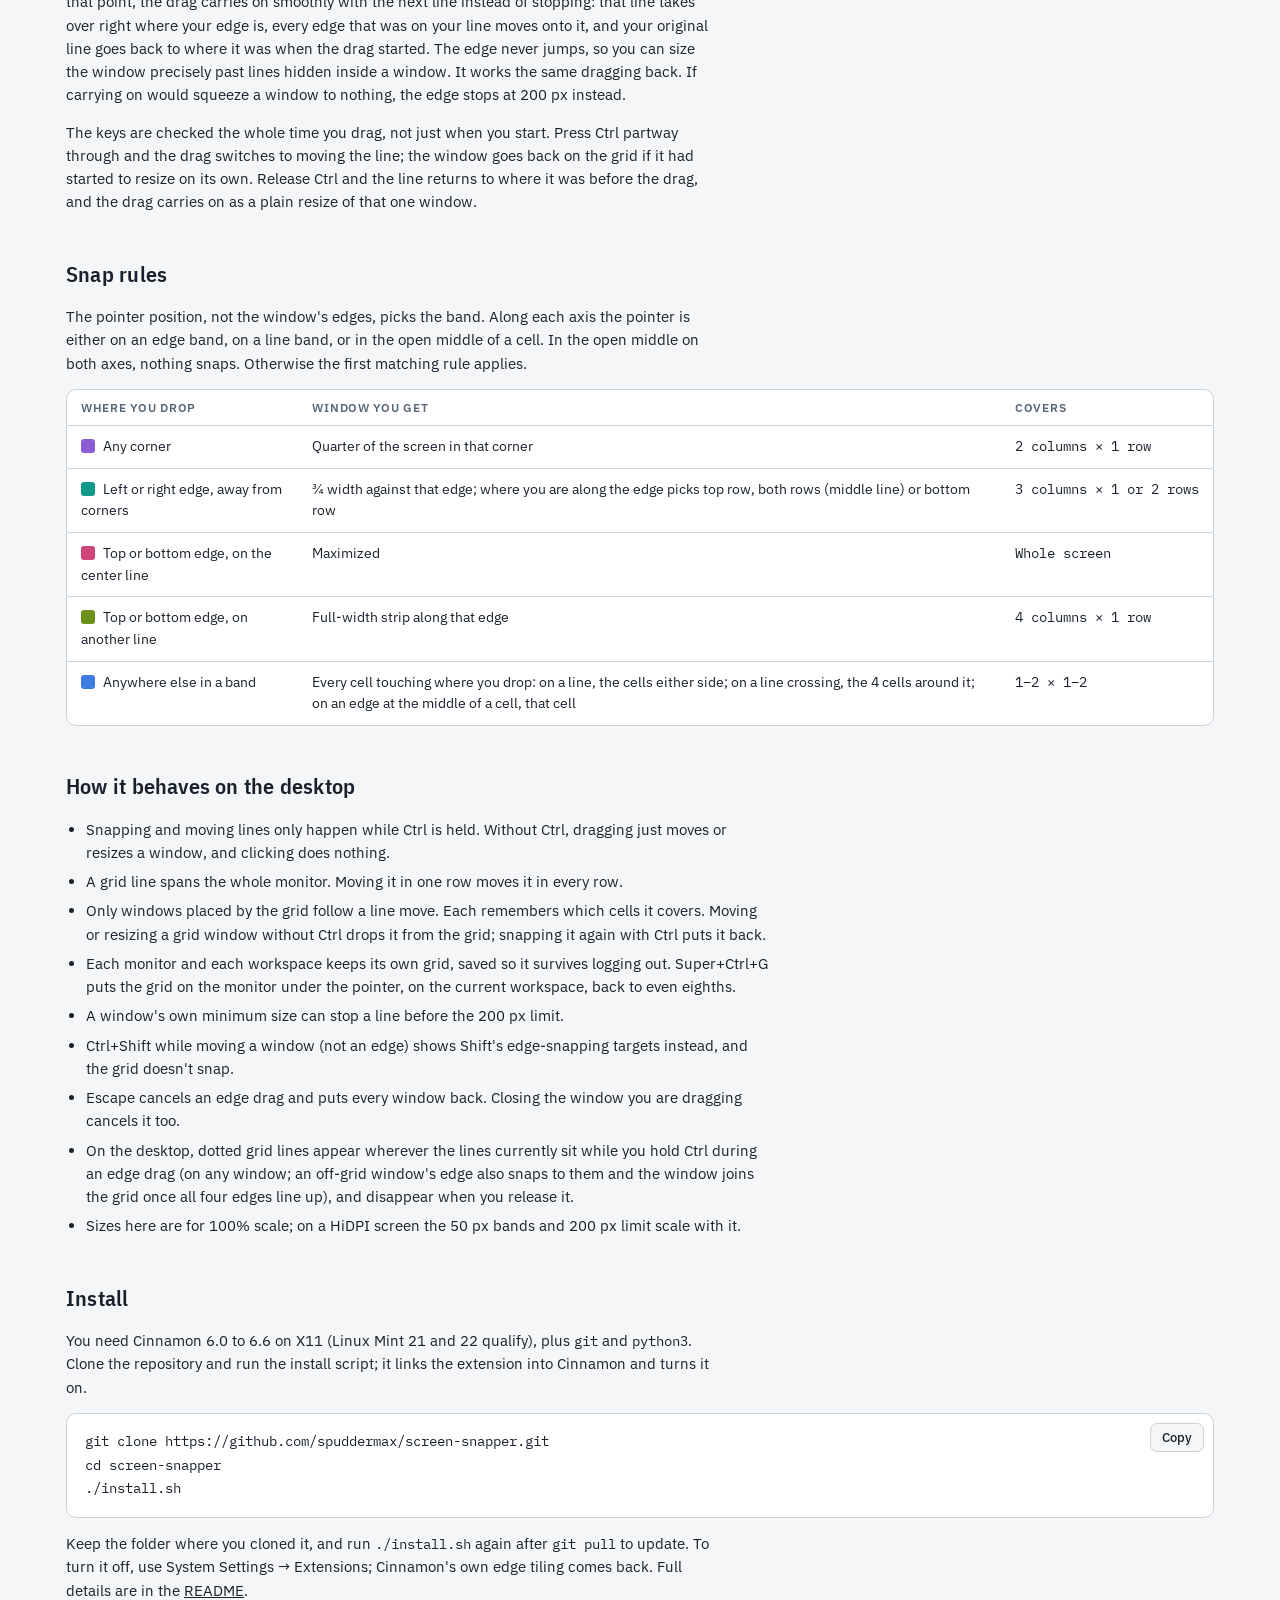
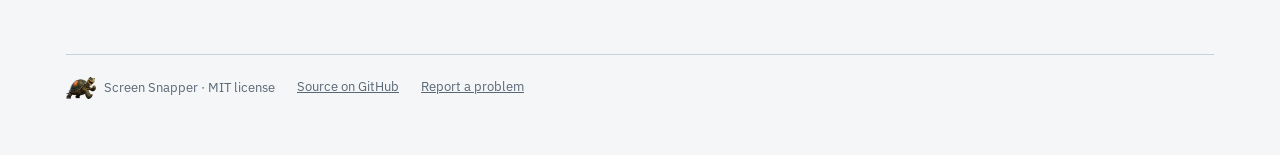
==== commit c80208bd: "Hero: type each caption out after its scene instead of a fixed pause After each scene's change, its " ====
--- a/docs/index.html
+++ b/docs/index.html
@@ -199,10 +199,11 @@
 .hero-art { margin-top: 140px; }
 @media (max-width: 860px) { .hero-art { margin-top: 120px; } }
 .hero-art figcaption { margin-top: 10px; font-size: 13px; line-height: 1.6; color: var(--muted); }
-.hero-art figcaption { min-height: 3.2em; }
+.hero-art #hero-cap { display: block; min-height: 3.2em; }
 .hero-steps { display: flex; gap: 6px; margin-bottom: 6px; }
 .hero-steps i { width: 18px; height: 4px; border-radius: 2px; background: var(--line); transition: background .3s; }
 .hero-steps i.on { background: var(--result); }
+.hero-art .caret { display: inline-block; width: 2px; height: 1.05em; margin-left: 1px; vertical-align: -.15em; background: var(--result); }
 code { font: .92em var(--font-mono); }
 kbd { font: 500 12px var(--font-mono); border: 1px solid var(--line); border-bottom-width: 2px; border-radius: 5px; padding: 1px 7px; background: var(--panel); color: var(--fg); white-space: nowrap; }
 
@@ -1369,9 +1370,15 @@
     wins: { Editor: { l: [1, 2], s: [1, 2] }, Browser: { l: [3, 3], s: [1, 1] }, Terminal: { l: [4, 4], s: [1, 2] }, Files: filesLoose },
   };
   const frames = [{ d: 0, s: start }];
-  const READ_MS = 6000;    // extra hold at the end of each scene, for reading
+  // After each scene's change, its caption types out, holds, then fades.
+  const CHAR_MS = 32, HOLD_MS = 2000, FADE_MS = 450;
+  const plain = html => html.replace(/<[^>]*>/g, '');
+  const explain = scene => frames.push({
+    d: plain(CAPS[scene]).length * CHAR_MS + HOLD_MS + FADE_MS,
+    s: frames[frames.length - 1].s, caption: scene,
+  });
   const go = (d, patch) => {
-    if (patch.scene !== undefined && frames.length > 1) frames.push({ d: READ_MS, s: frames[frames.length - 1].s });
+    if (patch.scene !== undefined && frames.length > 1) explain(frames[frames.length - 1].s.scene);
     const prev = frames[frames.length - 1].s;
     const s = { ...structuredClone(prev), ...structuredClone(patch) };
     if (patch.wins) s.wins = { ...structuredClone(prev.wins), ...structuredClone(patch.wins) };
@@ -1421,7 +1428,7 @@
   go(900, { grid: structuredClone(even) });
   go(400, { keys: '' });
   go(800, {});
-  go(READ_MS, {});
+  explain(5);
   go(400, { fade: 0 });
   go(0, { ...structuredClone(start), fade: 0 });
   go(400, { fade: 1 });
@@ -1485,16 +1492,42 @@
     svg.innerHTML = out;
     if (d.scene !== shownScene) {
       shownScene = d.scene;
-      cap.innerHTML = CAPS[d.scene];
       [...steps.children].forEach((el, i) => el.classList.toggle('on', i === d.scene));
     }
+  }
+
+  // The first n visible characters of an HTML caption, keeping tags whole.
+  function typed(html, n) {
+    let out = '', i = 0;
+    while (i < html.length && n > 0) {
+      if (html[i] === '<') { const j = html.indexOf('>', i) + 1; out += html.slice(i, j); i = j; continue; }
+      out += html[i++]; n--;
+    }
+    // Include closing tags that follow, so a finished <kbd> closes cleanly.
+    while (html.startsWith('</', i)) { const j = html.indexOf('>', i) + 1; out += html.slice(i, j); i = j; }
+    return out;
+  }
+  let capShown = null, capOpacity = null;
+  function setCaption(html, opacity) {
+    if (html !== capShown) { cap.innerHTML = html; capShown = html; }
+    if (opacity !== capOpacity) { cap.style.opacity = opacity; capOpacity = opacity; }
+  }
+  function caption(scene, ms) {
+    const full = CAPS[scene], n = plain(full).length, typeMs = n * CHAR_MS;
+    if (ms < typeMs) return setCaption(typed(full, Math.floor(ms / CHAR_MS) + 1) + '<span class="caret"></span>', 1);
+    if (ms < typeMs + HOLD_MS) return setCaption(full, 1);
+    setCaption(full, Math.max(0, 1 - (ms - typeMs - HOLD_MS) / FADE_MS));
   }
 
   function at(ms) {
     let t = ms % total;
     for (let i = 1; i < frames.length; i++) {
       const f = frames[i];
-      if (t < f.d) return draw(frames[i - 1].s, f.s, ease(t / f.d));
+      if (t < f.d) {
+        if (f.caption != null) caption(f.caption, t);
+        else setCaption('', 1);
+        return draw(frames[i - 1].s, f.s, ease(t / f.d));
+      }
       t -= f.d;
     }
     draw(frames[frames.length - 1].s, frames[frames.length - 1].s, 1);
@@ -1504,6 +1537,7 @@
     // A still: the grid line moved, mid-drag.
     const i = frames.findIndex(f => f.s.scene === 1 && f.s.grid.long[1] === 305);
     draw(frames[i].s, frames[i].s, 1);
+    setCaption(CAPS[1], 1);
     return;
   }
   const t0 = performance.now();
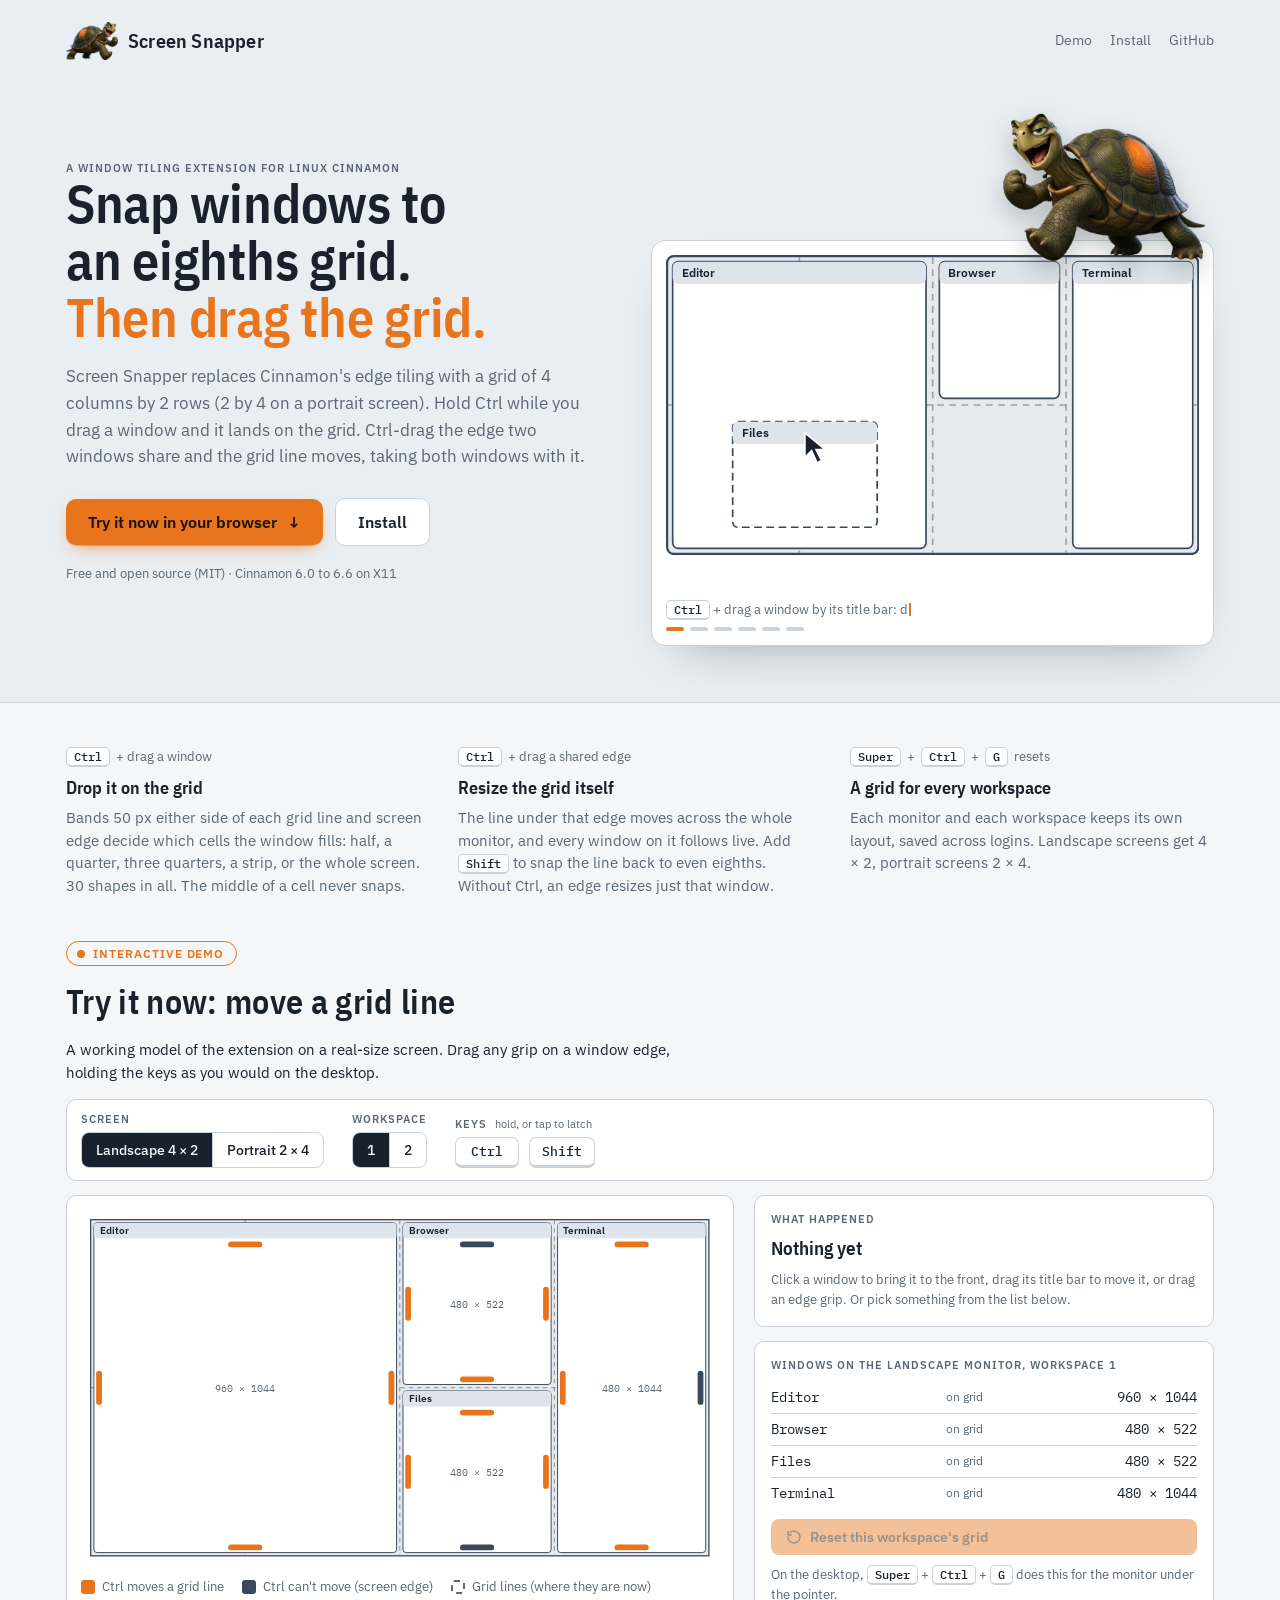
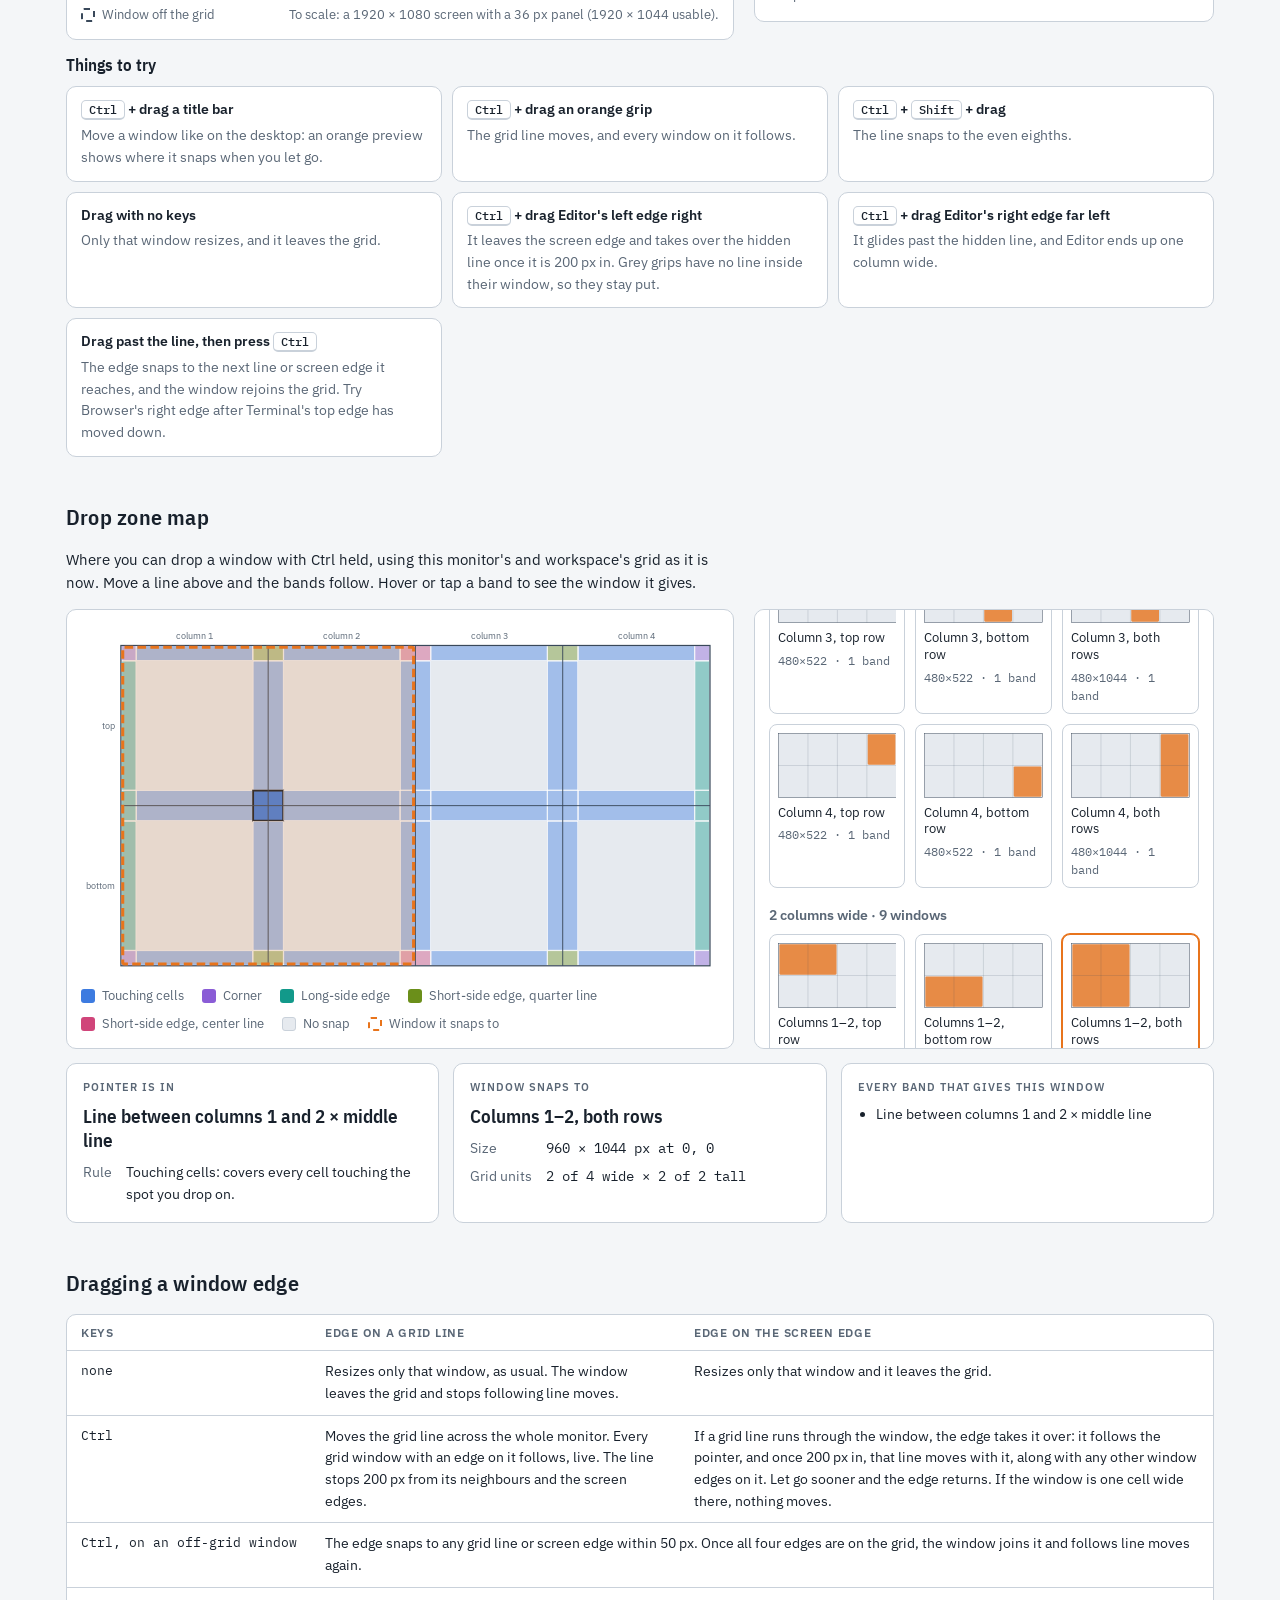
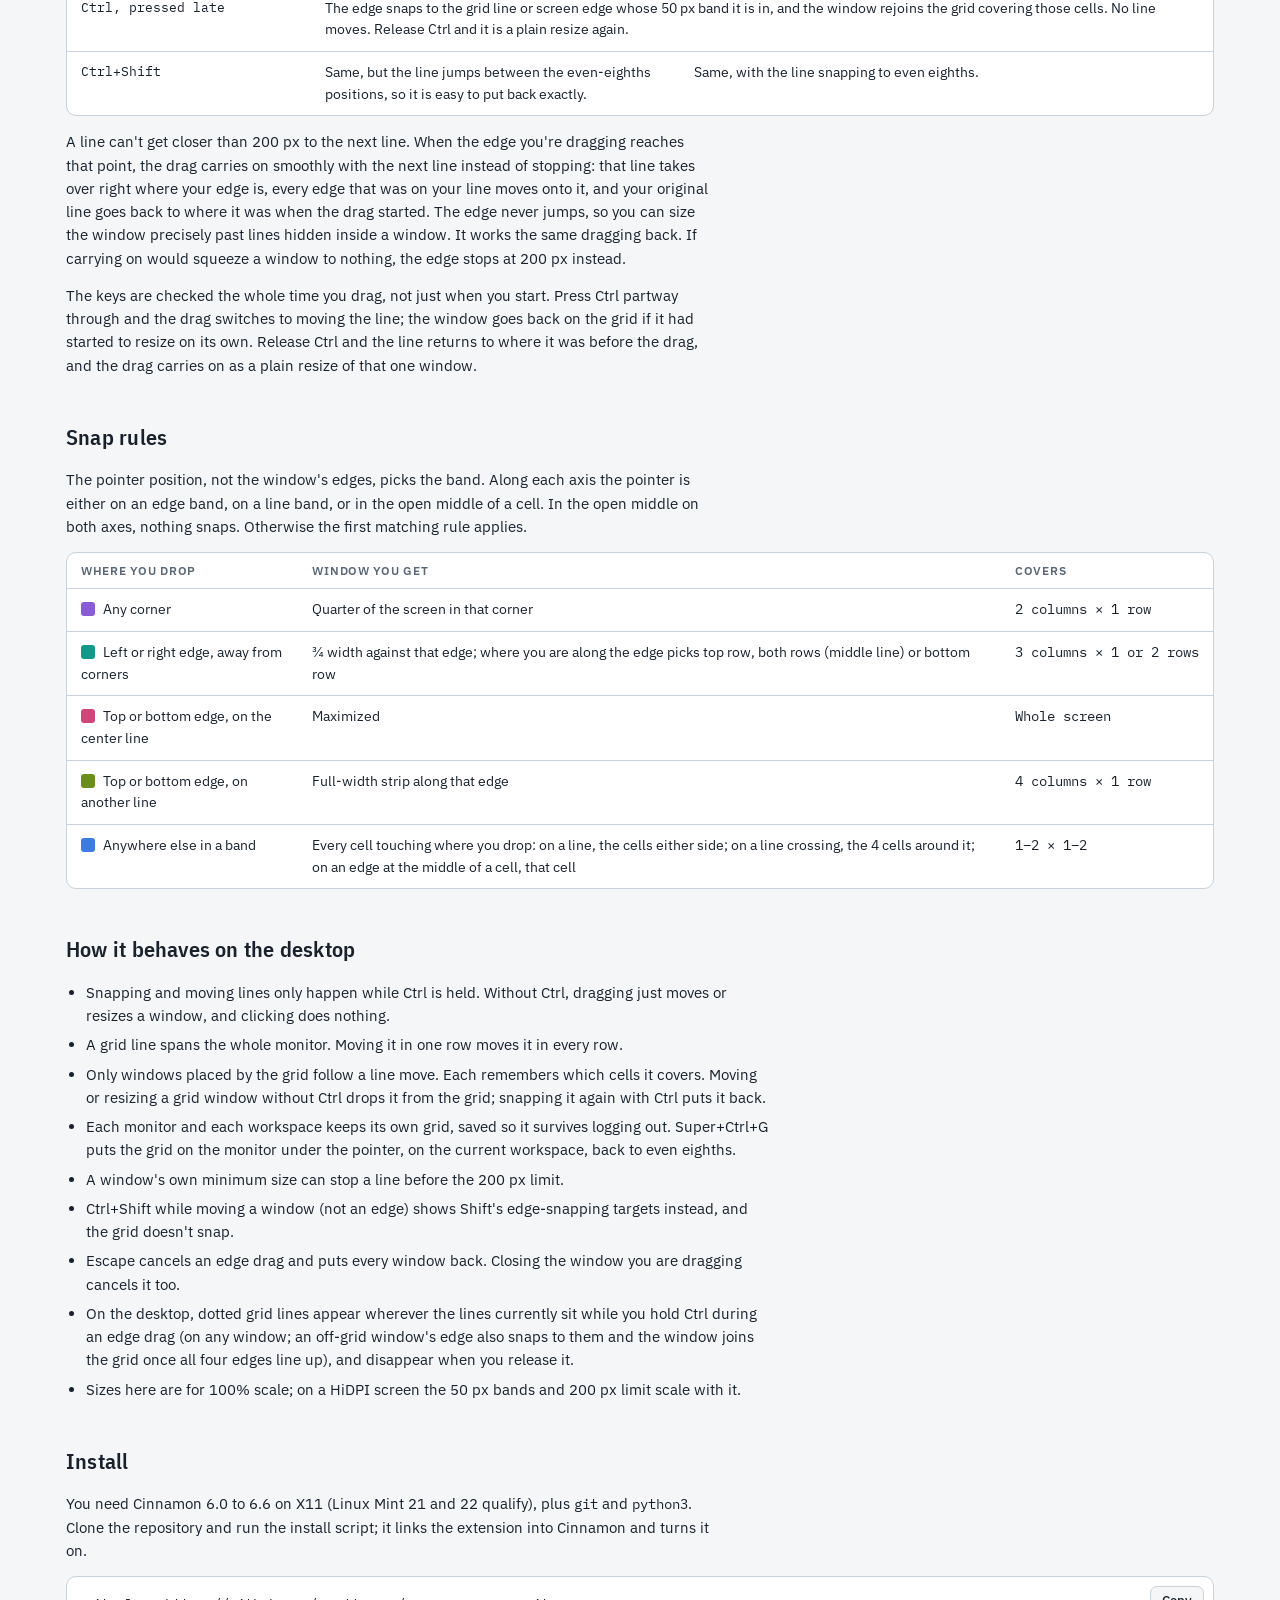
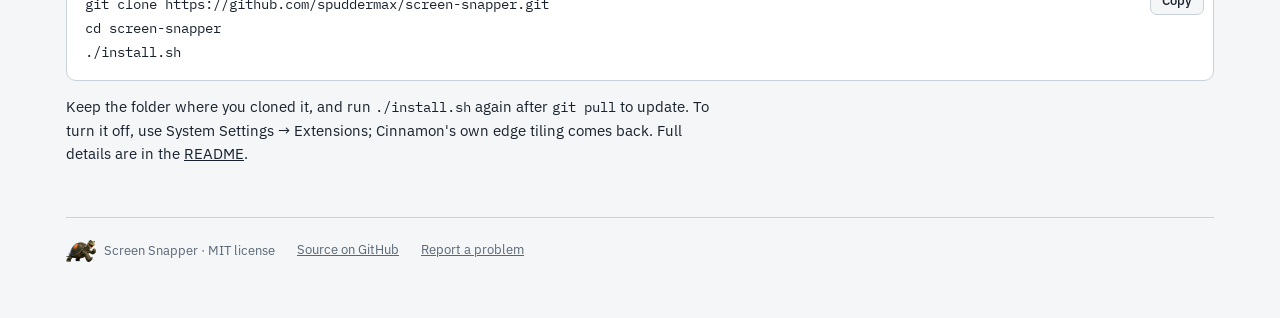
==== commit 03891bdb: "Demo: real windows, and a console for the hero captions Try it now: windows focus and raise when cli" ====
--- a/docs/index.html
+++ b/docs/index.html
@@ -105,6 +105,11 @@
 .wins td:nth-child(2) { color: var(--muted); font-family: var(--font-body); font-size: 12px; text-align: center; }
 .wins td:last-child { text-align: right; }
 .wins tr.changed td { color: var(--result); font-weight: 500; }
+.wins tbody tr { cursor: pointer; }
+.wins tbody tr:hover td { background: color-mix(in srgb, var(--result) 7%, transparent); }
+.wins tbody tr.focused td { background: color-mix(in srgb, var(--result) 16%, transparent); font-weight: 600; }
+.wins tr.focused td:first-child { box-shadow: inset 3px 0 0 var(--result); padding-left: 8px; border-radius: 4px 0 0 4px; }
+.wins tr.focused td:last-child { padding-right: 8px; border-radius: 0 4px 4px 0; }
 .keys-row { display: flex; flex-wrap: wrap; align-items: center; gap: 8px 10px; }
 
 .legend { display: flex; flex-wrap: wrap; gap: 8px 18px; font-size: 13px; color: var(--muted); }
@@ -113,6 +118,9 @@
 
 .zone { cursor: pointer; }
 .grip { cursor: ew-resize; }
+#demo .titlebar { cursor: grab; }
+#demo line { pointer-events: none; }
+#demo.moving, #demo.moving * { cursor: grabbing; }
 .grip.ns { cursor: ns-resize; }
 
 table.rules { border-collapse: collapse; width: 100%; font-size: 14px; }
@@ -198,12 +206,17 @@
 .hero-art > .mascot { position: absolute; width: clamp(150px, 36%, 220px); height: auto; right: 8px; top: -10px; transform: translateY(-80%) scaleX(-1); filter: drop-shadow(0 10px 12px rgba(20, 30, 20, .25)); pointer-events: none; }
 .hero-art { margin-top: 140px; }
 @media (max-width: 860px) { .hero-art { margin-top: 120px; } }
-.hero-art figcaption { margin-top: 10px; font-size: 13px; line-height: 1.6; color: var(--muted); }
-.hero-art #hero-cap { display: block; min-height: 3.2em; }
-.hero-steps { display: flex; gap: 6px; margin-bottom: 6px; }
+.hero-art figcaption { margin-top: 4px; font-size: 13px; line-height: 1.6; color: var(--muted); }
+.hero-art > svg:not(.mascot) { position: relative; z-index: 1; }
+.hero-art > .mascot { z-index: 2; }
+.hero-art #hero-cap { display: block; position: relative; z-index: 0; height: 4.8em; overflow: hidden; }
+.hero-art .hero-stack { position: absolute; left: 0; right: 0; bottom: 0; }
+.hero-art .hero-line { display: block; }
+.hero-steps { display: flex; gap: 6px; margin-top: 6px; }
 .hero-steps i { width: 18px; height: 4px; border-radius: 2px; background: var(--line); transition: background .3s; }
 .hero-steps i.on { background: var(--result); }
-.hero-art .caret { display: inline-block; width: 2px; height: 1.05em; margin-left: 1px; vertical-align: -.15em; background: var(--result); }
+.hero-art .caret { display: inline-block; width: 2px; height: 1.05em; margin-left: 1px; vertical-align: -.15em; background: var(--result); animation: caret-blink 1s steps(1) infinite; }
+@keyframes caret-blink { 50% { opacity: 0; } }
 code { font: .92em var(--font-mono); }
 kbd { font: 500 12px var(--font-mono); border: 1px solid var(--line); border-bottom-width: 2px; border-radius: 5px; padding: 1px 7px; background: var(--panel); color: var(--fg); white-space: nowrap; }
 
@@ -258,7 +271,7 @@
       <figure class="hero-art">
         <img class="mascot" src="images/snappy-turtle.webp" width="1120" height="812" alt="Snappy, the Screen Snapper mascot: a grinning snapping turtle with an orange patch on its shell, pumping a fist">
         <svg id="hero-svg" viewBox="0 0 480 270" role="img" aria-label="Animation of Screen Snapper on a 4 by 2 grid: a window is dragged with Ctrl and snaps into a cell; a shared edge moves a grid line and the windows on it follow; Ctrl+Shift jumps the line back to the even eighths; an edge on the screen edge takes over the middle line; an off-grid window's edge snaps back onto the grid; and Super+Ctrl+G resets the grid."></svg>
-        <figcaption><span class="hero-steps" id="hero-steps" aria-hidden="true"></span><span id="hero-cap"><kbd>Ctrl</kbd> + drag the edge windows share: the grid line moves, and every window on it follows.</span></figcaption>
+        <figcaption><span id="hero-cap"></span><span class="hero-steps" id="hero-steps" aria-hidden="true"></span></figcaption>
       </figure>
     </div>
   </div>
@@ -330,7 +343,7 @@
           <div class="card" id="d-card" aria-live="polite">
             <div class="eyebrow">What happened</div>
             <div id="d-title" class="result-title">Nothing yet</div>
-            <div id="d-detail" class="hint">Drag a grip, or pick something from the list below.</div>
+            <div id="d-detail" class="hint">Click a window to bring it to the front, drag its title bar to move it, or drag an edge grip. Or pick something from the list below.</div>
           </div>
           <div class="card">
             <div class="eyebrow" id="d-wins-h">Windows</div>
@@ -345,6 +358,7 @@
     <div class="things">
       <h3 class="things-title">Things to try</h3>
       <ul class="things-grid">
+        <li><span class="do"><kbd>Ctrl</kbd> + drag a title bar</span><span>Move a window like on the desktop: an orange preview shows where it snaps when you let go.</span></li>
         <li><span class="do"><kbd>Ctrl</kbd> + drag an orange grip</span><span>The grid line moves, and every window on it follows.</span></li>
         <li><span class="do"><kbd>Ctrl</kbd> + <kbd>Shift</kbd> + drag</span><span>The line snaps to the even eighths.</span></li>
         <li><span class="do">Drag with no keys</span><span>Only that window resizes, and it leaves the grid.</span></li>
@@ -684,7 +698,13 @@
   svg.innerHTML = '';
   const pad = 30;
   svg.setAttribute('viewBox', `${-pad} ${-pad} ${S.w + pad * 2} ${S.h + pad * 2}`);
-  el('rect', { x: 0, y: 0, width: S.w, height: S.h, fill: 'var(--free)', stroke: 'var(--grid)', 'stroke-width': 4 }, svg);
+  // The desktop: clicking empty space unfocuses every window.
+  const desk = el('rect', { x: 0, y: 0, width: S.w, height: S.h, fill: 'var(--free)', stroke: 'var(--grid)', 'stroke-width': 4 }, svg);
+  desk.addEventListener('pointerdown', () => {
+    if (drag || moveDrag || !cur().focus) return;
+    cur().focus = null;
+    drawDemo();
+  });
 
   // The grid lines where they are now, dashed. While Ctrl+Shift snaps a
   // line, the even-eighths positions it snaps to show too.
@@ -715,16 +735,27 @@
       if (sd === 'top') { const B = r.y + r.h; r.y = Math.min(v, B - MIN_CELL); r.h = B - r.y; }
       if (sd === 'bottom') r.h = Math.max(v - r.y, MIN_CELL);
     }
-    const changed = drag && startSizes.get(w.name) !== sizeText(r);
+    const changed = (drag || moveDrag) && startSizes.get(w.name) !== sizeText(r);
+    const focused = cur().focus === w.name;
+    // Each window is a group, drawn in stacking order (last on top). Clicking
+    // it focuses and raises it; its title bar moves it.
+    const wg = el('g', { class: 'win' + (focused ? ' focused' : '') }, svg);
     el('rect', {
       x: r.x + g, y: r.y + g, width: r.w - 2 * g, height: r.h - 2 * g, rx: 10, fill: 'var(--win)',
-      stroke: changed ? 'var(--result)' : 'var(--grid)', 'stroke-width': changed ? 6 : 3,
+      stroke: changed ? 'var(--result)' : focused ? 'var(--fg)' : 'var(--grid)', 'stroke-width': changed ? 6 : focused ? 4 : 3,
       ...(w.free ? { 'stroke-dasharray': '18 10' } : {}),
-    }, svg);
-    el('rect', { x: r.x + g, y: r.y + g, width: r.w - 2 * g, height: fs * 1.6, rx: 10, fill: 'var(--win-bar)' }, svg);
-    text(svg, r.x + g + 18, r.y + g + fs * 1.12, w.name, { fill: 'var(--fg)', 'font-weight': 600 });
-    text(svg, r.x + r.w / 2, r.y + r.h / 2 + fs * 0.4, sizeText(r), { 'text-anchor': 'middle', 'font-family': 'IBM Plex Mono, ui-monospace, monospace', fill: changed ? 'var(--result)' : 'var(--muted)' });
-    if (w.free) text(svg, r.x + r.w / 2, r.y + r.h / 2 + fs * 1.6, 'off the grid', { 'text-anchor': 'middle', 'font-size': fs * 0.8 });
+    }, wg);
+    el('rect', { class: 'titlebar', x: r.x + g, y: r.y + g, width: r.w - 2 * g, height: fs * 1.6, rx: 10, fill: focused ? 'var(--result)' : 'var(--win-bar)' }, wg);
+    text(wg, r.x + g + 18, r.y + g + fs * 1.12, w.name, { fill: focused ? 'var(--on-accent)' : 'var(--fg)', 'font-weight': 600, 'pointer-events': 'none' });
+    text(wg, r.x + r.w / 2, r.y + r.h / 2 + fs * 0.4, sizeText(r), { 'text-anchor': 'middle', 'font-family': 'IBM Plex Mono, ui-monospace, monospace', fill: changed ? 'var(--result)' : 'var(--muted)', 'pointer-events': 'none' });
+    if (w.free) text(wg, r.x + r.w / 2, r.y + r.h / 2 + fs * 1.6, 'off the grid', { 'text-anchor': 'middle', 'font-size': fs * 0.8, 'pointer-events': 'none' });
+    wg.addEventListener('pointerdown', e => {
+      if (e.target.closest('.grip') || drag || moveDrag) return;
+      const onBar = e.target.classList.contains('titlebar');
+      focusWin(w.name);
+      if (onBar) startMove(e, w);
+      else drawDemo();
+    });
 
     // One grip per side, just inside the window.
     for (const side of ['left', 'right', 'top', 'bottom']) {
@@ -734,7 +765,7 @@
       const cx = side === 'left' ? r.x + inset : side === 'right' ? r.x + r.w - inset : r.x + r.w / 2;
       const cy = side === 'top' ? r.y + inset + fs * 1.7 : side === 'bottom' ? r.y + r.h - inset : r.y + r.h / 2;
       const len = Math.min(110, (vert ? r.h : r.w) * 0.35);
-      const grp = el('g', { class: 'grip' + (vert ? '' : ' ns'), tabindex: '0', role: 'button', 'aria-label': `${w.name}, ${side} edge` }, svg);
+      const grp = el('g', { class: 'grip' + (vert ? '' : ' ns'), tabindex: '0', role: 'button', 'aria-label': `${w.name}, ${side} edge` }, wg);
       if (vert) {
         el('rect', { x: cx - 36, y: cy - len / 2 - 20, width: 72, height: len + 40, fill: 'transparent' }, grp);
         el('rect', { x: cx - 11, y: cy - len / 2, width: 22, height: len, rx: 11, fill: outer ? 'var(--grid)' : 'var(--result)', stroke: 'var(--win)', 'stroke-width': 4 }, grp);
@@ -742,11 +773,114 @@
         el('rect', { x: cx - len / 2 - 20, y: cy - 36, width: len + 40, height: 72, fill: 'transparent' }, grp);
         el('rect', { x: cx - len / 2, y: cy - 11, width: len, height: 22, rx: 11, fill: outer ? 'var(--grid)' : 'var(--result)', stroke: 'var(--win)', 'stroke-width': 4 }, grp);
       }
-      grp.addEventListener('pointerdown', e => startDrag(e, w, side));
+      grp.addEventListener('pointerdown', e => { if (drag || moveDrag) return; focusWin(w.name); startDrag(e, w, side); });
       grp.addEventListener('keydown', e => keyDrag(e, w, side));
     }
   }
+  // The snap preview while a window is moved with Ctrl, on top of everything.
+  if (moveDrag && moveDrag.preview) {
+    const r = rectFor(moveDrag.preview.l, moveDrag.preview.s);
+    el('rect', { x: r.x + g, y: r.y + g, width: r.w - 2 * g, height: r.h - 2 * g, rx: 10, fill: 'var(--result)', 'fill-opacity': 0.18, stroke: 'var(--result)', 'stroke-width': 6, 'stroke-dasharray': '24 12', 'pointer-events': 'none' }, svg);
+  }
   drawWinTable();
+}
+
+// ---- Windows as windows: focus, raise, and move by the title bar ----
+let moveDrag = null;   // { name, startPt, pt, rect0, snapshot, preview }
+function focusWin(name) {
+  const st = cur();
+  const i = st.wins.findIndex(w => w.name === name);
+  if (i >= 0) st.wins.push(...st.wins.splice(i, 1));
+  st.focus = name;
+}
+
+function startMove(e, w) {
+  e.preventDefault();
+  snapshotSizes();
+  const pt = svgCoord(e);
+  moveDrag = { name: w.name, startPt: pt, pt, rect0: { ...winRect(w) }, snapshot: structuredClone(cur()), preview: null, moved: false };
+  const svg = document.getElementById('demo');
+  svg.setPointerCapture(e.pointerId);
+  svg.classList.add('moving');
+  const move = ev => { moveDrag.pt = svgCoord(ev); applyMove(ev); };
+  const up = ev => {
+    svg.removeEventListener('pointermove', move);
+    svg.removeEventListener('pointerup', up);
+    svg.removeEventListener('pointercancel', up);
+    svg.classList.remove('moving');
+    finishMove(ev.type === 'pointerup' ? ev : null);
+  };
+  svg.addEventListener('pointermove', move);
+  svg.addEventListener('pointerup', up);
+  svg.addEventListener('pointercancel', up);
+  applyMove(e);
+}
+
+// Recomputed from the start of the move each time, with the keys held now.
+function applyMove(e) {
+  const d = moveDrag, S = SCREENS[orient];
+  state[orient][ws] = structuredClone(d.snapshot);
+  const w = cur().wins.find(x => x.name === d.name);
+  const dx = d.pt.x - d.startPt.x, dy = d.pt.y - d.startPt.y;
+  if (Math.hypot(dx, dy) > 6) d.moved = true;
+  if (d.moved) {
+    // Like a real window: free to go partly off screen, but the title bar
+    // stays reachable.
+    const r = { ...d.rect0 };
+    r.x = Math.round(Math.min(Math.max(r.x + dx, 120 - r.w), S.w - 120));
+    r.y = Math.round(Math.min(Math.max(r.y + dy, 0), S.h - 80));
+    w.free = r;
+  }
+  d.preview = null;
+  if (ctrlOn(e)) {
+    const land = orient === 'landscape';
+    const px = Math.min(Math.max(d.pt.x, 0), S.w), py = Math.min(Math.max(d.pt.y, 0), S.h);
+    const [lc, sc] = land ? [px, py] : [py, px];
+    const L = regions(posLong()).find(z => lc >= z.a && lc <= z.b);
+    const Sz = regions(posShort()).find(z => sc >= z.a && sc <= z.b);
+    const res = L && Sz ? resolve(L, Sz) : null;
+    if (res) d.preview = { l: res.l, s: res.s };
+  }
+  reportMove(w, d.preview ? 'preview' : ctrlOn(e) ? 'nosnap' : d.moved ? 'moved' : 'focus');
+  drawDemo();
+}
+
+function finishMove(e) {
+  const d = moveDrag;
+  if (!d) return;
+  const w = cur().wins.find(x => x.name === d.name);
+  if (e && d.preview && ctrlOn(e)) {
+    w.l = d.preview.l; w.s = d.preview.s; w.free = null;
+    reportMove(w, 'snapped');
+  } else if (d.moved) {
+    reportMove(w, 'moved');
+  }
+  moveDrag = null;
+  drawDemo();
+  drawMap(true);
+  drawCatalogue();
+}
+
+function reportMove(w, what) {
+  document.getElementById('d-card').classList.remove('blocked');
+  const t = document.getElementById('d-title'), det = document.getElementById('d-detail');
+  const name = sp => winName(sp).toLowerCase();
+  if (what === 'focus') {
+    t.textContent = `${w.name} is in front`;
+    det.textContent = 'Drag its title bar to move it. Hold Ctrl while moving to snap it into the grid.';
+  } else if (what === 'moved') {
+    t.textContent = `${w.name} moved`;
+    det.textContent = 'Without Ctrl the window just moves, and it is off the grid now: it won\'t follow line moves. Hold Ctrl while moving to snap it back.';
+  } else if (what === 'nosnap') {
+    t.textContent = `${w.name}: no snap here`;
+    det.textContent = 'Ctrl is held, but the open middle of a cell never snaps. Move the pointer into a band along a grid line or screen edge.';
+  } else if (what === 'preview') {
+    t.textContent = `Let go to snap ${w.name}`;
+    det.textContent = `With Ctrl held, dropping here gives ${name(moveDrag.preview)}. Release Ctrl first to just move it.`;
+  } else {
+    t.textContent = `${w.name} snapped`;
+    det.textContent = `${w.name} is on the grid: ${name({ l: w.l, s: w.s })}. It follows line moves again.`;
+  }
 }
 
 function svgCoord(e) {
@@ -1049,6 +1183,7 @@
 // the pointer doesn't move.
 function keysChanged() {
   if (drag) applyDrag(null);
+  if (moveDrag) applyMove(null);
 }
 
 // Keyboard: arrows move the focused edge, using the latched or held keys.
@@ -1085,16 +1220,28 @@
   document.getElementById('d-wins-h').textContent = `Windows on ${orient === 'landscape' ? 'the landscape monitor' : 'the portrait monitor'}, workspace ${ws + 1}`;
   const tb = document.getElementById('d-wins');
   tb.innerHTML = '';
-  for (const w of cur().wins) {
+  // Rows stay in a fixed order (the starting one), whatever the stacking.
+  const order = freshWorkspace(orient, ws).wins.map(w => w.name);
+  const rows = [...cur().wins].sort((a, b) => order.indexOf(a.name) - order.indexOf(b.name));
+  for (const w of rows) {
     const r = winRect(w);
     const tr = document.createElement('tr');
-    if (drag && startSizes.get(w.name) !== sizeText(r)) tr.className = 'changed';
+    if ((drag || moveDrag) && startSizes.get(w.name) !== sizeText(r)) tr.classList.add('changed');
+    if (cur().focus === w.name) tr.classList.add('focused');
+    // Clicking a row focuses and raises that window, as the desktop does.
+    tr.addEventListener('click', () => {
+      if (drag || moveDrag) return;
+      focusWin(w.name);
+      reportMove(w, 'focus');
+      drawDemo();
+    });
     tr.innerHTML = `<td>${w.name}</td><td>${w.free ? 'off grid' : 'on grid'}</td><td>${sizeText(r)}</td>`;
     tb.appendChild(tr);
   }
   // Anything different from the starting layout: the grid lines, a window's
   // cells, or a window off the grid.
-  const layout = st => JSON.stringify([st.grid, st.wins.map(w => [w.name, w.l, w.s, w.free])]);
+  // (Stacking order doesn't count: raising a window isn't a layout change.)
+  const layout = st => JSON.stringify([st.grid, st.wins.map(w => [w.name, w.l, w.s, w.free]).sort((a, b) => a[0] < b[0] ? -1 : 1)]);
   const changed = layout(cur()) !== layout(freshWorkspace(orient, ws));
   document.getElementById('d-reset').disabled = !changed;
 }
@@ -1370,15 +1517,16 @@
     wins: { Editor: { l: [1, 2], s: [1, 2] }, Browser: { l: [3, 3], s: [1, 1] }, Terminal: { l: [4, 4], s: [1, 2] }, Files: filesLoose },
   };
   const frames = [{ d: 0, s: start }];
-  // After each scene's change, its caption types out, holds, then fades.
-  const CHAR_MS = 32, HOLD_MS = 2000, FADE_MS = 450;
+  // Each scene starts with its caption typed out, a hold, and Enter; then
+  // the scene's action plays.
+  const CHAR_MS = 64, HOLD_MS = 2000, ENTER_MS = 400;   // ENTER_MS: a beat after Enter
   const plain = html => html.replace(/<[^>]*>/g, '');
   const explain = scene => frames.push({
-    d: plain(CAPS[scene]).length * CHAR_MS + HOLD_MS + FADE_MS,
-    s: frames[frames.length - 1].s, caption: scene,
+    d: plain(CAPS[scene]).length * CHAR_MS + HOLD_MS + ENTER_MS,
+    s: { ...frames[frames.length - 1].s, scene }, caption: scene,
   });
   const go = (d, patch) => {
-    if (patch.scene !== undefined && frames.length > 1) explain(frames[frames.length - 1].s.scene);
+    if (patch.scene > frames[frames.length - 1].s.scene) explain(patch.scene);
     const prev = frames[frames.length - 1].s;
     const s = { ...structuredClone(prev), ...structuredClone(patch) };
     if (patch.wins) s.wins = { ...structuredClone(prev.wins), ...structuredClone(patch.wins) };
@@ -1387,6 +1535,7 @@
   };
   const L = (v1, v2, v3) => ({ long: [v1, v2, v3] });
   // 1. Snap a loose window into a cell.
+  explain(0);
   go(700, {});
   go(250, { keys: 'Ctrl', drag: 'Files' });
   go(1300, { ptr: [300, 258], preview: { l: [3, 3], s: [2, 2] }, wins: { Files: { rect: { x: 235, y: 248, w: 130, h: 95 } } } });
@@ -1428,7 +1577,6 @@
   go(900, { grid: structuredClone(even) });
   go(400, { keys: '' });
   go(800, {});
-  explain(5);
   go(400, { fade: 0 });
   go(0, { ...structuredClone(start), fade: 0 });
   go(400, { fade: 1 });
@@ -1507,25 +1655,48 @@
     while (html.startsWith('</', i)) { const j = html.indexOf('>', i) + 1; out += html.slice(i, j); i = j; }
     return out;
   }
-  let capShown = null, capOpacity = null;
-  function setCaption(html, opacity) {
-    if (html !== capShown) { cap.innerHTML = html; capShown = html; }
-    if (opacity !== capOpacity) { cap.style.opacity = opacity; capOpacity = opacity; }
-  }
-  function caption(scene, ms) {
+  // A small console under the illustration: captions type on the bottom
+  // line in front of the cursor; Enter moves every line up by one at once, and lines
+  // pushed out of the top slip under the illustration and are removed.
+  const CARET = '<span class="caret"></span>';
+  const stack = document.createElement('div');
+  stack.className = 'hero-stack';
+  cap.textContent = '';
+  cap.appendChild(stack);
+  let active = null, activeHtml = null, entered = null;
+  function newLine() {
+    active = document.createElement('span');
+    active.className = 'hero-line';
+    stack.appendChild(active);
+    activeHtml = null;
+    setActive(CARET);
+  }
+  function setActive(html) {
+    if (html !== activeHtml) { active.innerHTML = html; activeHtml = html; }
+  }
+  function enter(text) {
+    setActive(text);   // the finished line, without the cursor
+    newLine();   // the lines above jump up at once, as in a terminal
+    // Drop lines that have gone off the top.
+    const top = cap.getBoundingClientRect().top;
+    for (const el of [...stack.children]) if (el !== active && el.getBoundingClientRect().bottom < top) el.remove();
+  }
+  newLine();
+  // key: which caption segment this is, so Enter happens once per segment.
+  function caption(scene, ms, key) {
     const full = CAPS[scene], n = plain(full).length, typeMs = n * CHAR_MS;
-    if (ms < typeMs) return setCaption(typed(full, Math.floor(ms / CHAR_MS) + 1) + '<span class="caret"></span>', 1);
-    if (ms < typeMs + HOLD_MS) return setCaption(full, 1);
-    setCaption(full, Math.max(0, 1 - (ms - typeMs - HOLD_MS) / FADE_MS));
+    if (ms < typeMs) return setActive(typed(full, Math.floor(ms / CHAR_MS) + 1) + CARET);
+    if (ms < typeMs + HOLD_MS) return setActive(full + CARET);
+    if (entered !== key) { entered = key; enter(full); }
   }
 
   function at(ms) {
+    const loop = Math.floor(ms / total);
     let t = ms % total;
     for (let i = 1; i < frames.length; i++) {
       const f = frames[i];
       if (t < f.d) {
-        if (f.caption != null) caption(f.caption, t);
-        else setCaption('', 1);
+        if (f.caption != null) caption(f.caption, t, loop + ':' + i);
         return draw(frames[i - 1].s, f.s, ease(t / f.d));
       }
       t -= f.d;
@@ -1537,7 +1708,7 @@
     // A still: the grid line moved, mid-drag.
     const i = frames.findIndex(f => f.s.scene === 1 && f.s.grid.long[1] === 305);
     draw(frames[i].s, frames[i].s, 1);
-    setCaption(CAPS[1], 1);
+    setActive(CAPS[1] + CARET);
     return;
   }
   const t0 = performance.now();
